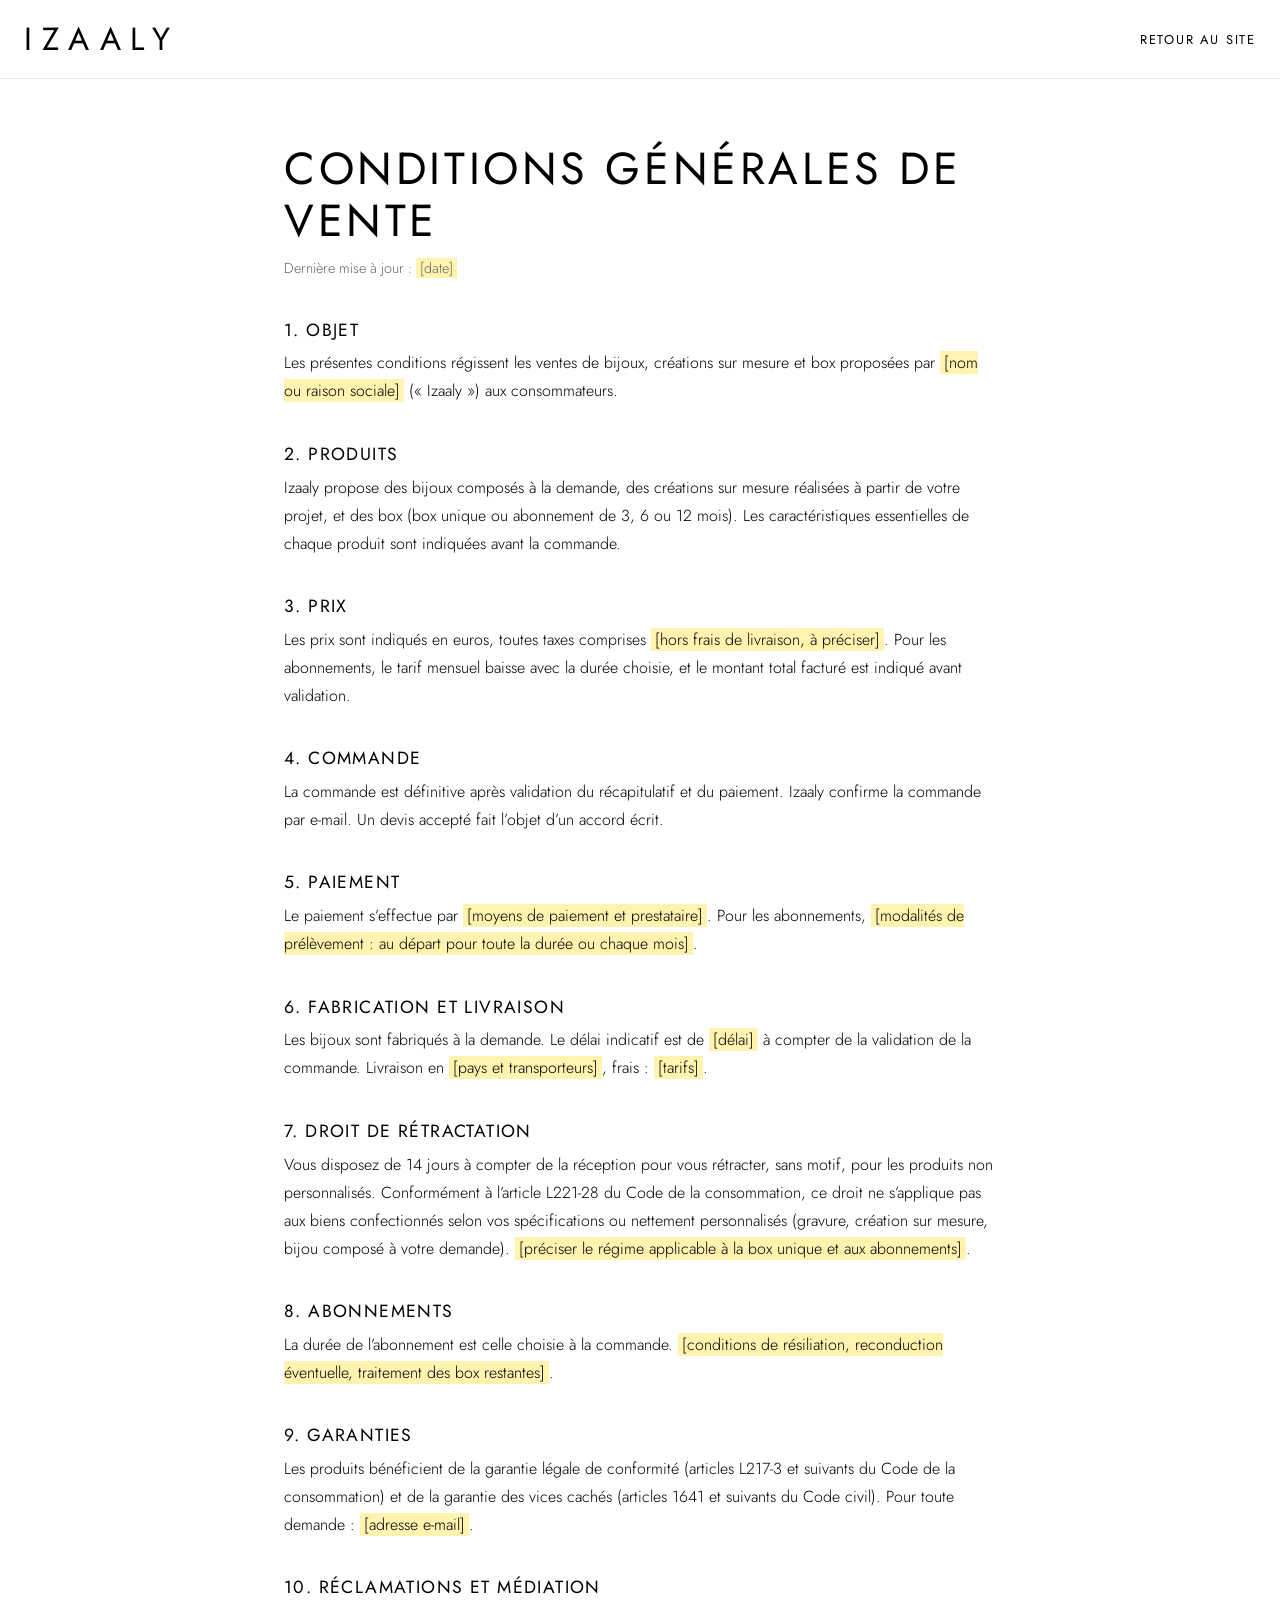
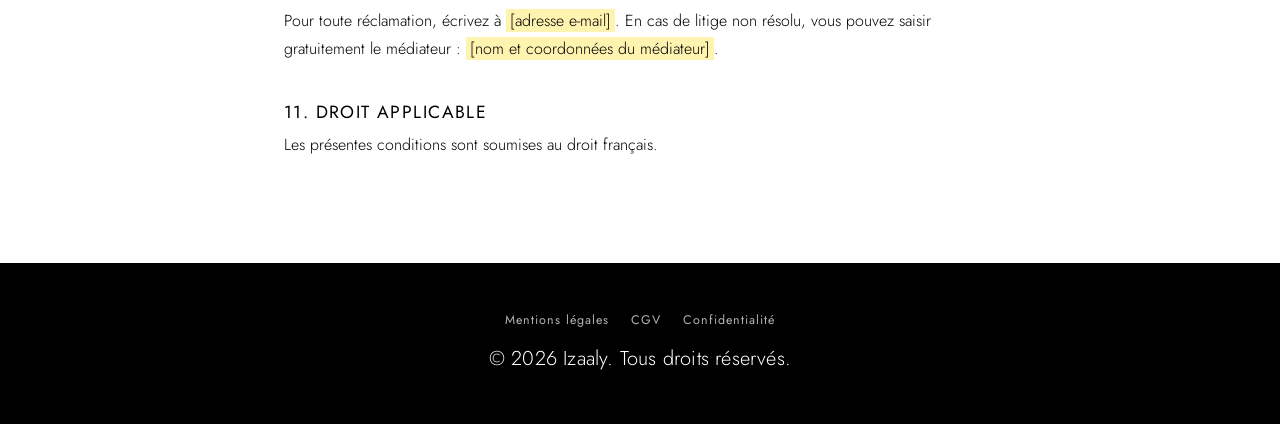
==== cgv.html @ 39d88e3e "Add files via upload" ====
<!DOCTYPE html>
<html lang="fr">

<head>
    <meta charset="UTF-8">
    <meta name="viewport" content="width=device-width, initial-scale=1">
    <title>Conditions générales de vente – Izaaly</title>
    <meta name="description" content="Conditions générales de vente du site Izaaly.">
    <link rel="canonical" href="https://izaaly.com/cgv.html">
    <link href="https://fonts.googleapis.com/css2?family=Jost:wght@300;400;500&display=swap" rel="stylesheet">
    <link rel="stylesheet" href="./assets/css/style.css">
</head>

<body>
    <header class="legal-head"><a class="logo" href="./index.html">IZAALY</a><a href="./index.html">Retour au site</a>
    </header>
    <main class="legal">
        <h1>Conditions générales de vente</h1>
        <p class="maj">Dernière mise à jour : <span class="todo">[date]</span></p>

        <h2>1. Objet</h2>
        <p>Les présentes conditions régissent les ventes de bijoux, créations sur mesure et box proposées par <span
                class="todo">[nom ou raison sociale]</span> (« Izaaly ») aux consommateurs.</p>
        <h2>2. Produits</h2>
        <p>Izaaly propose des bijoux composés à la demande, des créations sur mesure réalisées à partir de votre projet,
            et des box (box unique ou abonnement de 3, 6 ou 12 mois). Les caractéristiques essentielles de chaque
            produit sont indiquées avant la commande.</p>
        <h2>3. Prix</h2>
        <p>Les prix sont indiqués en euros, toutes taxes comprises <span class="todo">[hors frais de livraison, à
                préciser]</span>. Pour les abonnements, le tarif mensuel baisse avec la durée choisie, et le montant
            total facturé est indiqué avant validation.</p>
        <h2>4. Commande</h2>
        <p>La commande est définitive après validation du récapitulatif et du paiement. Izaaly confirme la commande par
            e-mail. Un devis accepté fait l’objet d’un accord écrit.</p>
        <h2>5. Paiement</h2>
        <p>Le paiement s’effectue par <span class="todo">[moyens de paiement et prestataire]</span>. Pour les
            abonnements, <span class="todo">[modalités de prélèvement : au départ pour toute la durée ou chaque
                mois]</span>.</p>
        <h2>6. Fabrication et livraison</h2>
        <p>Les bijoux sont fabriqués à la demande. Le délai indicatif est de <span class="todo">[délai]</span> à compter
            de la validation de la commande. Livraison en <span class="todo">[pays et transporteurs]</span>, frais :
            <span class="todo">[tarifs]</span>.
        </p>
        <h2>7. Droit de rétractation</h2>
        <p>Vous disposez de 14 jours à compter de la réception pour vous rétracter, sans motif, pour les produits non
            personnalisés. Conformément à l’article L221-28 du Code de la consommation, ce droit ne s’applique pas aux
            biens confectionnés selon vos spécifications ou nettement personnalisés (gravure, création sur mesure, bijou
            composé à votre demande). <span class="todo">[préciser le régime applicable à la box unique et aux
                abonnements]</span>.</p>
        <h2>8. Abonnements</h2>
        <p>La durée de l’abonnement est celle choisie à la commande. <span class="todo">[conditions de résiliation,
                reconduction éventuelle, traitement des box restantes]</span>.</p>
        <h2>9. Garanties</h2>
        <p>Les produits bénéficient de la garantie légale de conformité (articles L217-3 et suivants du Code de la
            consommation) et de la garantie des vices cachés (articles 1641 et suivants du Code civil). Pour toute
            demande : <span class="todo">[adresse e-mail]</span>.</p>
        <h2>10. Réclamations et médiation</h2>
        <p>Pour toute réclamation, écrivez à <span class="todo">[adresse e-mail]</span>. En cas de litige non résolu,
            vous pouvez saisir gratuitement le médiateur : <span class="todo">[nom et coordonnées du médiateur]</span>.
        </p>
        <h2>11. Droit applicable</h2>
        <p>Les présentes conditions sont soumises au droit français.</p>
    </main>
    <footer class="footer">
        <nav class="footer-legal">
            <a href="./mentions-legales.html">Mentions légales</a><a href="./cgv.html">CGV</a><a
                href="./confidentialite.html">Confidentialité</a>
        </nav>
        <p class="serif">© 2026 Izaaly. Tous droits réservés.</p>
    </footer>
</body>

</html>
---- assets/css/style.css ----
:root {
  --gold: #b8893b;
  --gold-l: #e2c17a;
  --beige: #ffffff;
  --beige-d: #e6e6e6;
  --black: #000;
  --white: #fff;
  --sans: "Jost", system-ui, sans-serif;
  --serif: "Jost", system-ui, sans-serif;
}
* {
  box-sizing: border-box;
  margin: 0;
  padding: 0;
}
html {
  scroll-behavior: smooth;
}
body {
  background: var(--beige);
  color: var(--black);
  font-family: var(--sans);
  font-weight: 400;
  overflow-x: hidden;
}
a {
  color: inherit;
  text-decoration: none;
}
h1,
h2,
h3 {
  font-weight: 300;
  text-transform: none;
  line-height: 1.1;
  letter-spacing: 0;
}
h1 {
  font-size: clamp(2.8rem, 10vw, 6rem);
}
h2 {
  font-size: clamp(2.2rem, 7vw, 3.8rem);
}
h3 {
  font-size: 1.6rem;
  font-weight: 400;
}
.serif {
  font-family: var(--serif);
  font-size: clamp(1.25rem, 3.6vw, 1.7rem);
  line-height: 1.3;
}
.center {
  text-align: center;
}

/* Bandeau + header */
.topbar {
  position: relative;
  height: 44px;
  overflow: hidden;
  background: var(--black);
  color: #fff;
}
.topbar .msg {
  position: absolute;
  inset: 0;
  display: flex;
  align-items: center;
  justify-content: center;
  padding: 0 1rem;
  text-align: center;
  font-family: "Jost", system-ui, sans-serif;
  font-weight: 700;
  font-size: 0.9rem;
  letter-spacing: 0.08em;
  opacity: 0;
  transform: translateY(100%);
  transition:
    opacity 0.6s,
    transform 0.6s;
}
.topbar .msg.active {
  opacity: 1;
  transform: none;
}
.topbar .msg.leaving {
  opacity: 0;
  transform: translateY(-100%);
}
.header {
  position: sticky;
  top: 0;
  z-index: 50;
  display: flex;
  align-items: center;
  justify-content: space-between;
  padding: 1.1rem 1.4rem;
  background: var(--beige);
  transition:
    padding 0.3s,
    box-shadow 0.3s;
}
.header.small {
  padding: 0.55rem 1.4rem;
  box-shadow: 0 1px 0 var(--beige-d);
}
.logo {
  font-size: 2rem;
  font-weight: 400;
  letter-spacing: 0.3em;
  color: var(--black);
  transition: font-size 0.3s;
}
.header.small .logo {
  font-size: 1.4rem;
}
.burger {
  background: none;
  border: 0;
  cursor: pointer;
  display: grid;
  gap: 6px;
  width: 32px;
}
.burger span {
  height: 3px;
  background: var(--black);
  border-radius: 2px;
  transition: transform 0.3s;
}
.burger:hover span:nth-child(2) {
  transform: translateX(6px);
}
.cart {
  display: flex;
  gap: 0.4rem;
  align-items: center;
  font-size: 1.3rem;
}

/* Boutons */
.btn {
  display: inline-block;
  background: var(--white);
  color: var(--black);
  padding: 1rem 2.6rem;
  border-radius: 999px;
  font-weight: 500;
  letter-spacing: 0.14em;
  text-transform: uppercase;
  font-size: 1rem;
  border: 0;
  cursor: pointer;
  transition:
    background 0.3s,
    color 0.3s,
    transform 0.3s;
}
.btn:hover {
  background: var(--gold);
  color: var(--white);
  transform: translateY(-2px);
}
.btn.small {
  padding: 0.8rem 1.6rem;
  font-size: 0.85rem;
  letter-spacing: 0.08em;
}
:focus-visible {
  outline: 3px solid var(--gold);
  outline-offset: 3px;
}

/* Tuiles plein écran */
.tile {
  position: relative;
  display: block;
  min-height: 80vh;
  overflow: hidden;
  color: var(--white);
}
.tile > .ph {
  position: absolute;
  inset: -8% 0;
  will-change: transform;
}
.tile-text {
  position: absolute;
  left: 0;
  right: 0;
  bottom: 0;
  padding: 2.5rem 1.5rem 3rem;
  display: grid;
  gap: 1.2rem;
  justify-items: center;
  background: linear-gradient(transparent, rgba(0, 0, 0, 0.55));
}
.tile-text.right {
  justify-items: end;
  text-align: right;
  top: auto;
  bottom: 2rem;
}
.tile-text .btn {
  justify-self: center;
}
.hero {
  min-height: 82vh;
}

/* Placeholders (remplacez par background-image:url(...)) */
.ph {
  background: var(--beige-d);
}
.ph-hero {
  background:
    linear-gradient(rgba(0, 0, 0, 0.25), rgba(0, 0, 0, 0.25)),
    url("../img/fond1.jpg") center / cover no-repeat;
}
.ph-gift {
  background:
    linear-gradient(rgba(0, 0, 0, 0.25), rgba(0, 0, 0, 0.25)),
    url("../img/2-.jpg") center / cover no-repeat;
}
.ph-craft {
  background: url("../img/11.jpg") center / cover no-repeat;
}
.ph-s1,
.ph-s2,
.ph-s3,
.ph-s4 {
  aspect-ratio: 3/4;
  width: 100%;
  margin: 1.5rem 0;
  border-radius: 15px;
}
.ph-s1 {
  background: url("../img/3.png");
}
.ph-s2 {
  background: url("../img/4.png");
}
.ph-s3 {
  background: url("../img/5.png");
}
.ph-s4 {
  background: url("./../img/66.png");
}
.ph-m1,
.ph-m2,
.ph-m3,
.ph-m4 {
  aspect-ratio: 5/6;
  position: relative;
  display: flex;
  align-items: flex-end;
  padding: 1.2rem;
  transition: filter 0.4s;
}
.ph-m1 {
  background: url("../img/7.webp") center / cover no-repeat;
}
.ph-m2 {
  background: url("../img/8.webp") center / cover no-repeat;
}
.ph-m3 {
  background: url("../img/9.webp") center / cover no-repeat;
}
.ph-m4 {
  background: url("../img/10.webp") center / cover no-repeat;
}
.ph-c1 {
  background: linear-gradient(160deg, var(--beige-d), var(--gold-l));
}
.ph-c2 {
  background: linear-gradient(160deg, var(--gold-l), var(--gold));
}
.ph-c3 {
  background: linear-gradient(160deg, var(--beige), var(--beige-d));
}
.ph-c4 {
  background: linear-gradient(160deg, var(--gold), #3a2a10);
}
.ph-avatar {
  width: min(62vw, 280px);
  aspect-ratio: 1;
  border-radius: 50%;
  margin: 0 auto 2rem;
}
.a1 {
  background: var(--gold-l);
}
.a2 {
  background: var(--gold);
}
.a3 {
  background: var(--beige-d);
}
.ph-g1,
.ph-g2,
.ph-g3,
.ph-g4 {
  aspect-ratio: 1;
}
.ph-g1 {
  background: var(--gold);
}
.ph-g2 {
  background: var(--beige-d);
}
.ph-g3 {
  background: var(--gold-l);
}
.ph-g4 {
  background: #6b4c17;
}

/* Sections */
.section {
  padding: 5rem 1.5rem;
  display: grid;
  gap: 1.5rem;
}
.section > p.serif {
  max-width: 40ch;
}
.section.center-all,
.center {
  margin-inline: auto;
}
.section > .center {
  max-width: 30ch;
  margin-inline: auto;
}
.dark {
  background: var(--black);
  color: var(--white);
}

/* Étapes : défilement horizontal */
.steps,
.rail {
  display: flex;
  gap: 1.2rem;
  overflow-x: auto;
  scroll-snap-type: x mandatory;
  padding: 1rem 0 1.5rem;
  scrollbar-width: none;
  cursor: grab;
}
.steps::-webkit-scrollbar,
.rail::-webkit-scrollbar {
  display: none;
}
.step {
  flex: 0 0 min(78vw, 360px);
  scroll-snap-align: center;
  background: #fafafa;
  border-radius: 32px;
  padding: 2rem 1.6rem;
  text-align: center;
  border: 1px solid var(--beige-d);
  transition: transform 0.4s;
}
.step:hover {
  transform: translateY(-6px);
}
.step h3 {
  font-weight: 400;
}
.model {
  flex: 0 0 min(72vw, 340px);
  scroll-snap-align: start;
}
.model h3 {
  margin-top: 1rem;
}
.model:hover .ph {
  filter: brightness(1.05) saturate(1.2);
}

/* Catégories */
.cats {
  display: grid;
}
.cat {
  min-height: 70vh;
  color: var(--black);
}
.cat .ph {
  transition: transform 0.8s;
}
.cat:hover .ph {
  transform: scale(1.05);
}
.cat-info {
  position: absolute;
  left: 1.5rem;
  bottom: 2rem;
}
.cat .btn {
  position: absolute;
  right: 1.5rem;
  bottom: 2rem;
}

/* Communauté */
.grid {
  display: grid;
  grid-template-columns: 1fr 1fr;
  gap: 0.8rem;
  max-width: 900px;
  margin: 1.5rem auto 0;
  width: 100%;
}
.press .quote {
  font-style: italic;
}
.footer {
  background: var(--black);
  color: var(--beige);
  text-align: center;
  padding: 3rem 1.5rem;
  display: grid;
  gap: 0.8rem;
}
.footer .logo {
  color: var(--gold-l);
}

/* Animations */
.reveal {
  opacity: 0;
  transform: translateY(24px);
  transition:
    opacity 0.9s,
    transform 0.9s;
}
.reveal.in {
  opacity: 1;
  transform: none;
}

/* Section concept : 4 colonnes alignées, sans bordures */
.concept {
  padding-block: 6rem;
}
.concept .step-img {
  height: clamp(320px, 38vw, 480px);
  width: auto;
  max-width: 100%;
  object-fit: contain;
  display: block;
  margin: 2rem auto;
  border-radius: 30px;
}
.concept .step {
  background: none;
  border: 0;
  border-radius: 0;
  padding: 0;
  color: var(--black);
  text-align: center;
  display: flex;
  flex-direction: column;
  align-items: center;
}
.concept .step:hover {
  transform: none;
}
.concept .step h3 {
  font-size: 1.35rem;
  letter-spacing: 0.06em;
}
.concept .step .ph {
  width: 100%;
  aspect-ratio: 3/4;
  background-color: transparent;
  background-size: contain;
  background-repeat: no-repeat;
  background-position: center;
  margin: 2rem 0;
}
.concept .step p.serif {
  font-size: 1.25rem;
  max-width: 24ch;
  line-height: 1.35;
}
.concept h2 {
  font-weight: 700;
}
/* Typographie : Jost, élégante et ronde */
h1,
h2,
h3,
.logo {
  font-weight: 400;
  text-transform: uppercase;
  letter-spacing: 0.08em;
  line-height: 1.15;
}
h1 {
  font-size: clamp(2.2rem, 8vw, 4.8rem);
}
h2 {
  font-size: clamp(1.7rem, 5vw, 3rem);
}
h3 {
  font-size: 1.2rem;
}
.concept h2 {
  font-weight: 500;
}
.serif {
  font-weight: 300;
  font-size: clamp(1.05rem, 2.4vw, 1.25rem);
  line-height: 1.7;
  letter-spacing: 0.01em;
}
.concept .step p.serif {
  font-size: 1.05rem;
}
.btn {
  font-weight: 500;
  letter-spacing: 0.16em;
}
.logo {
  letter-spacing: 0.3em;
}

/* Section "À vous de jouer" : plus proche de la section du dessus + titre en gras */
.concept {
  padding-bottom: 3rem;
}
.models {
  padding-top: 1.5rem;
}
.models h2 {
  font-weight: 700;
}

/* Rapprocher "À vous de jouer" de la section du dessus */
.section.concept {
  padding-bottom: 0;
}
.section.concept .steps {
  padding-bottom: 0;
}
.section.models {
  padding-top: 4rem;
}

/* Catégories : photo + photo au survol */
.cat-media {
  overflow: hidden;
  background: var(--beige-d);
}
.cat-media img {
  position: absolute;
  inset: 0;
  width: 100%;
  height: 100%;
  object-fit: cover;
  transition:
    opacity 0.7s ease,
    transform 1.2s cubic-bezier(0.2, 0.7, 0.2, 1);
}
.cat-media .img-hover {
  opacity: 0;
  transform: scale(1.08);
}

/* ===== SECTION OFFRES (cartes visuelles) ===== */
.offers {
  gap: 1.2rem;
  padding: 5rem 1.5rem;
}
.offers-grid {
  display: grid;
  grid-template-columns: 1fr;
  gap: 1.2rem;
  max-width: 1300px;
  margin: 2rem auto 0;
  width: 100%;
}
.offer-card {
  position: relative;
  display: block;
  min-height: 520px;
  overflow: hidden;
  border-radius: 20px;
  color: #fff;
  background: linear-gradient(160deg, var(--gold-l), var(--gold));
}
.offer-card img {
  position: absolute;
  inset: 0;
  width: 100%;
  height: 100%;
  object-fit: cover;
  transition: transform 1s cubic-bezier(0.2, 0.7, 0.2, 1);
}
.offer-card:hover img {
  transform: scale(1.06);
}
.offer-card::after {
  content: "";
  position: absolute;
  inset: 0;
  background: linear-gradient(transparent 30%, rgba(0, 0, 0, 0.75));
}
.offer-body {
  position: absolute;
  left: 0;
  right: 0;
  bottom: 0;
  z-index: 1;
  display: grid;
  gap: 0.7rem;
  justify-items: start;
  padding: 1.8rem;
}
.offer-tag {
  position: absolute;
  top: -440px;
  left: 1.8rem;
  background: rgba(255, 255, 255, 0.92);
  color: #000;
  padding: 0.5rem 1rem;
  border-radius: 999px;
  font-size: 0.8rem;
  font-weight: 500;
  letter-spacing: 0.06em;
}
.offer-num {
  color: var(--gold-l);
  letter-spacing: 0.3em;
  font-size: 0.9rem;
}
.offer-card h3 {
  color: #fff;
  font-size: 1.6rem;
  font-weight: 500;
}
.offer-card .serif {
  color: rgba(255, 255, 255, 0.9);
  font-size: 1.05rem;
}
.offer-card .btn {
  margin-top: 0.6rem;
  padding: 0.9rem 1.8rem;
  font-size: 0.85rem;
}
.offer-card:hover .btn {
  background: var(--gold);
  color: #fff;
}

@media (min-width: 900px) {
  .offers {
    padding: 7rem 8%;
  }
  .offers-grid {
    grid-template-columns: repeat(3, 1fr);
    gap: 1.5rem;
  }
  .offer-card {
    min-height: 620px;
  }
  .offer-tag {
    top: -540px;
  }
}

/* Survol (souris) + navigation clavier */
@media (hover: hover) {
  .cat:hover .img-main,
  .cat:focus-visible .img-main {
    opacity: 0;
    transform: scale(1.04);
  }
  .cat:hover .img-hover,
  .cat:focus-visible .img-hover {
    opacity: 1;
    transform: scale(1);
  }
}

/* Texte lisible sur photo */
.cat {
  color: var(--white);
}
.cat::after {
  content: "";
  position: absolute;
  inset: 0;
  background: linear-gradient(transparent 50%, rgba(0, 0, 0, 0.5));
  pointer-events: none;
}
.cat-info,
.cat .btn {
  z-index: 1;
}

/* ===== SECTION SUR MESURE ===== */
.container_bespoke {
  background: #000;
  color: #fff;
}
.bespoke {
  display: grid;
  grid-template-columns: 1fr;
  justify-items: center;
  align-items: center;
  gap: 2.5rem;
  max-width: 1100px;
  margin: 0 auto;
  padding: 5rem 1.5rem;
}
.bespoke-art {
  width: 100%;
  max-width: 340px;
}
.bespoke-art svg {
  display: block;
  width: 100%;
  height: auto;
}
.bespoke-text {
  display: grid;
  gap: 1.3rem;
  justify-items: center;
  text-align: center;
  max-width: 520px;
}
.bespoke-text h2,
.bespoke-text p {
  color: #fff;
}
.bespoke-text .eyebrow {
  color: var(--gold-l);
  font-size: 0.85rem;
  letter-spacing: 0.3em;
  text-transform: uppercase;
}
.bespoke-line {
  display: block;
  width: 60px;
  height: 1px;
  background: var(--gold-l);
}
.bespoke-text .btn {
  justify-self: center;
  margin-top: 0.5rem;
}

/* Ordinateur : SVG à gauche, texte juste à côté */
@media (min-width: 900px) {
  .bespoke {
    grid-template-columns: minmax(0, 400px) minmax(0, 520px);
    justify-content: center;
    gap: 4.5rem;
    padding: 7rem 8%;
  }
  .bespoke-art {
    max-width: 400px;
  }
  .bespoke-text {
    justify-items: start;
    text-align: left;
  }
  .bespoke-text .btn {
    justify-self: start;
  }
}

/* Animation du SVG */
.bespoke-art circle,
.bespoke-art path {
  fill: none;
  stroke: #fff;
  stroke-width: 1;
  stroke-dasharray: 1;
  stroke-dashoffset: 1;
}
.bespoke-art.in circle,
.bespoke-art.in path {
  animation: draw 2.6s cubic-bezier(0.4, 0, 0.2, 1) forwards;
}
.bespoke-art.in circle:nth-child(2) {
  animation-delay: 0.3s;
}
.bespoke-art circle.dots {
  stroke-width: 3;
  stroke-linecap: round;
  stroke-dasharray: 0.5 14;
  stroke-dashoffset: 0;
  opacity: 0.7;
  transform-box: fill-box;
  transform-origin: center;
  animation: spin 80s linear infinite;
}
.bespoke-art.in circle.dots {
  animation: spin 80s linear infinite;
}
.bespoke-art path.logo-mark {
  fill: #fff;
  fill-opacity: 0;
  stroke: #fff;
  stroke-width: 25;
  stroke-dasharray: 1;
  stroke-dashoffset: 1;
}
.bespoke-art.in path.logo-mark {
  animation:
    draw 3.2s 0.6s cubic-bezier(0.4, 0, 0.2, 1) forwards,
    fillin 1.4s 2.6s ease forwards;
}
@keyframes draw {
  to {
    stroke-dashoffset: 0;
  }
}
@keyframes spin {
  to {
    transform: rotate(360deg);
  }
}
@keyframes fillin {
  to {
    fill-opacity: 1;
  }
}

/* Dégradé jusqu'en bas de la photo */
.tile-text.right {
  bottom: 0;
  padding-bottom: 3rem;
}

@media (min-width: 900px) {
  .section.models {
    padding-top: 5rem;
  }
}

@media (min-width: 900px) {
  .concept {
    padding-bottom: 4rem;
  }
  .models {
    padding-top: 2rem;
  }
}
/* Ordinateur : les 4 étapes côte à côte, sans défilement */
@media (min-width: 900px) {
  .concept .steps {
    display: grid;
    grid-template-columns: repeat(4, 1fr);
    gap: 3rem;
    overflow: visible;
    cursor: default;
    max-width: 1300px;
    margin: 3rem auto 0;
  }
}

@keyframes fade {
  from {
    opacity: 0;
  }
  to {
    opacity: 1;
  }
}

@media (min-width: 900px) {
  .cats {
    grid-template-columns: 1fr 1fr;
  }
  .cat {
    min-height: 85vh;
  }
  .tile-text {
    padding: 4rem 10%;
  }
  .section {
    padding: 7rem 8%;
  }
  .steps .step,
  .model {
    flex-basis: 340px;
  }
  .grid {
    grid-template-columns: repeat(4, 1fr);
    max-width: 1200px;
  }
}
@media (prefers-reduced-motion: reduce) {
  * {
    animation: none !important;
    transition: none !important;
  }
  .reveal {
    opacity: 1;
    transform: none;
  }
}

/* ===== SECTION BOX : minimaliste noir et blanc ===== */
.boxes {
  background: #fff;
  color: #000;
  padding: 5rem 1.5rem;
  justify-items: center;
  text-align: center;
  gap: 1.4rem;
}
.boxes-head {
  display: grid;
  gap: 1.1rem;
  justify-items: center;
  max-width: 640px;
}
.boxes .eyebrow {
  font-size: 0.85rem;
  letter-spacing: 0.3em;
  text-transform: uppercase;
}
.boxes h2 {
  font-size: clamp(2rem, 6vw, 3.4rem);
  font-weight: 500;
}
.boxes .serif {
  color: #444;
}
.box-note {
  font-size: 0.9rem;
  color: #666;
}

/* Durée */
.duration {
  display: inline-flex;
  border: 1px solid #000;
  margin-top: 0.8rem;
}
.duration button {
  font: inherit;
  font-weight: 500;
  letter-spacing: 0.06em;
  background: #fff;
  color: #000;
  border: 0;
  border-radius: 0;
  padding: 0.85rem 1.3rem;
  cursor: pointer;
  transition:
    background 0.3s,
    color 0.3s;
}
.duration button + button {
  border-left: 1px solid #000;
}
.duration button[aria-pressed="true"] {
  background: #000;
  color: #fff;
}

/* Cartes */
.box-grid {
  display: grid;
  gap: 1.5rem;
  width: 100%;
  max-width: 1200px;
  margin-top: 2rem;
}
.box-card {
  position: relative;
  display: flex;
  flex-direction: column;
  border: 1px solid #000;
  border-radius: 0;
  background: #fff;
  text-align: left;
}
.box-photo {
  position: relative;
  aspect-ratio: 4/5;
  overflow: hidden;
  background: #ececec;
}
.box-photo img {
  position: absolute;
  inset: 0;
  width: 100%;
  height: 100%;
  object-fit: cover;
  transition: transform 1s cubic-bezier(0.2, 0.7, 0.2, 1);
}
.box-card:hover .box-photo img {
  transform: scale(1.04);
}
.box-body {
  display: grid;
  gap: 0.9rem;
  padding: 1.8rem;
  flex: 1;
  align-content: start;
}
.box-card h3 {
  font-size: 1.3rem;
  font-weight: 500;
}
.price {
  font-size: 2.4rem;
  font-weight: 300;
  line-height: 1;
}
.price small {
  font-size: 0.95rem;
  letter-spacing: 0.06em;
}
.billed {
  font-size: 0.9rem;
  color: #666;
  min-height: 1.2em;
}
.box-card ul {
  list-style: none;
  margin: 0.6rem 0 1.2rem;
  padding: 0;
}
.box-card li {
  padding: 0.8rem 0;
  border-top: 1px solid rgba(0, 0, 0, 0.15);
  font-weight: 300;
  line-height: 1.5;
}
.box-card .btn {
  justify-self: start;
  margin-top: auto;
  background: #000;
  color: #fff;
  border: 1px solid #000;
  border-radius: 0;
  padding: 0.95rem 2.2rem;
  font-size: 0.85rem;
}
.box-card .btn:hover {
  background: #fff;
  color: #000;
  transform: none;
}

/* Formule recommandée : en noir */
.box-card.featured {
  background: #000;
  color: #fff;
}
.box-card.featured .billed {
  color: rgba(255, 255, 255, 0.7);
}
.box-card.featured li {
  border-top-color: rgba(255, 255, 255, 0.25);
}
.box-card.featured .btn {
  background: #fff;
  color: #000;
  border-color: #fff;
}
.box-card.featured .btn:hover {
  background: #000;
  color: #fff;
}
.badge {
  position: absolute;
  top: 0;
  left: 0;
  z-index: 2;
  background: #fff;
  color: #000;
  padding: 0.6rem 1rem;
  font-size: 0.75rem;
  font-weight: 500;
  letter-spacing: 0.14em;
  text-transform: uppercase;
  border: 1px solid #000;
  border-width: 0 1px 1px 0;
}

/* Comment ça fonctionne */
.how {
  margin-top: 4rem;
  display: grid;
  gap: 2.5rem;
  justify-items: center;
  width: 100%;
  max-width: 1200px;
}
.how h3 {
  font-size: 1.3rem;
}
.how-steps {
  display: grid;
  gap: 0;
  width: 100%;
  list-style: none;
  padding: 0;
  text-align: left;
}
.how-steps li {
  display: grid;
  gap: 0.6rem;
  padding: 1.5rem 0;
  border-top: 1px solid #000;
  font-weight: 300;
  font-size: 1.1rem;
}
.how-steps span {
  font-weight: 500;
  letter-spacing: 0.2em;
  font-size: 0.9rem;
}

@media (min-width: 900px) {
  .boxes {
    padding: 7rem 8%;
  }
  .box-grid {
    grid-template-columns: repeat(3, 1fr);
    gap: 2rem;
  }
  .how-steps {
    grid-template-columns: repeat(4, 1fr);
    gap: 2rem;
  }
}

/* ===== Animation des 4 étapes au scroll ===== */
.how-steps li {
  position: relative;
  border-top: 0;
}
.how-steps li:nth-child(1) {
  --d: 0s;
}
.how-steps li:nth-child(2) {
  --d: 0.15s;
}
.how-steps li:nth-child(3) {
  --d: 0.3s;
}
.how-steps li:nth-child(4) {
  --d: 0.45s;
}

/* 1. Le filet noir se dessine de gauche à droite */
.how-steps li::before {
  content: "";
  position: absolute;
  top: 0;
  left: 0;
  width: 100%;
  height: 1px;
  background: #000;
  transform: scaleX(0);
  transform-origin: left;
  transition: transform 1.1s cubic-bezier(0.2, 0.7, 0.2, 1);
  transition-delay: var(--d);
}
.how-steps li.in::before {
  transform: scaleX(1);
}

/* 2. Le numéro se resserre en apparaissant */
.how-steps span {
  display: inline-block;
  opacity: 0;
  letter-spacing: 0.7em;
  transform: translateY(14px);
  transition:
    opacity 0.8s ease,
    letter-spacing 1s cubic-bezier(0.2, 0.7, 0.2, 1),
    transform 0.8s cubic-bezier(0.2, 0.7, 0.2, 1);
  transition-delay: calc(var(--d) + 0.3s);
}
.how-steps li.in span {
  opacity: 1;
  letter-spacing: 0.2em;
  transform: none;
}

/* Survol : le filet s'épaissit */
.how-steps li::after {
  content: "";
  position: absolute;
  top: 0;
  left: 0;
  width: 100%;
  height: 3px;
  background: #000;
  transform: scaleX(0);
  transform-origin: left;
  transition: transform 0.5s cubic-bezier(0.2, 0.7, 0.2, 1);
}
.how-steps li:hover::after {
  transform: scaleX(1);
}

@media (prefers-reduced-motion: reduce) {
  .how-steps li::before {
    transform: scaleX(1);
  }
  .how-steps span {
    opacity: 1;
    letter-spacing: 0.2em;
    transform: none;
  }
}

/* ===== SECTION HISTOIRE : feuille manuscrite ===== */
.story {
  position: relative;
  display: grid;
  place-items: center;
  padding: 4rem 1.2rem;
  background: #111 url("../img/histoire.png") center / cover no-repeat;
}
.story::before {
  content: "";
  position: absolute;
  inset: 0;
  background: rgba(0, 0, 0, 0.45);
}
.sheet {
  position: relative;
  z-index: 1;
  width: min(100%, 660px);
  padding: 3rem 1.8rem 3.4rem;
  background: #fff;
  color: #000;
  box-shadow: 0 30px 60px rgba(0, 0, 0, 0.55);
  transform: rotate(-1deg);
  display: grid;
  gap: 1.4rem;
}
.sheet h2 {
  font-size: clamp(1.7rem, 5vw, 2.6rem);
  line-height: 1.15;
}
.sheet p {
  font-family: var(--serif);
  font-weight: 300;
  font-size: clamp(1.05rem, 2.4vw, 1.2rem);
  line-height: 1.7;
  letter-spacing: 0.01em;
}
.sheet .lead {
  font-size: clamp(1.3rem, 3.2vw, 1.6rem);
  font-weight: 500;
}
.sheet .closing {
  font-size: clamp(1.3rem, 3.2vw, 1.6rem);
  font-weight: 500;
  margin-top: 0.6rem;
}

/* Trait sous la dernière phrase */
.sheet .rule {
  display: block;
  width: 55%;
  height: 2px;
  background: #1b1b1b;
  transform: scaleX(0);
  transform-origin: left;
  transition: transform 1s ease var(--end, 0ms);
}
.sheet.writing .rule {
  transform: scaleX(1);
}

/* Écriture lettre par lettre */
.sheet .w {
  display: inline-block;
  white-space: nowrap;
}
.sheet .ch {
  opacity: 0;
  filter: blur(3px);
  transition:
    opacity 0.35s ease,
    filter 0.5s ease;
}
.sheet.writing .ch {
  opacity: 1;
  filter: none;
}

@media (min-width: 900px) {
  .story {
    padding: 8rem 8%;
  }
  .sheet {
    padding: 4.5rem 5rem 5rem;
    transform: rotate(-1.2deg);
  }
}
@media (prefers-reduced-motion: reduce) {
  .sheet .ch {
    opacity: 1;
    filter: none;
    transition: none;
  }
  .sheet .rule {
    transform: scaleX(1);
    transition: none;
  }
}

/* ===== Tampon IZAALY ===== */
.sheet .stamp {
  justify-self: end;
  width: 96px;
  height: 96px;
  margin-top: 1.2rem;
  opacity: 0;
  mix-blend-mode: multiply;
  transform-origin: center;
}
.sheet.writing .stamp {
  animation: stamp 0.7s cubic-bezier(0.2, 0.8, 0.3, 1) both;
  animation-delay: calc(var(--end, 0ms) + 1000ms);
}
@keyframes stamp {
  0% {
    opacity: 0;
    transform: scale(2.6) rotate(-22deg);
    filter: blur(8px);
  }
  55% {
    opacity: 1;
    transform: scale(0.9) rotate(-8deg);
    filter: blur(0);
  }
  75% {
    opacity: 0.95;
    transform: scale(1.05) rotate(-8deg);
  }
  100% {
    opacity: 0.9;
    transform: scale(1) rotate(-8deg);
  }
}

@media (min-width: 900px) {
  .sheet .stamp {
    width: 120px;
    height: 120px;
  }
}
@media (prefers-reduced-motion: reduce) {
  .sheet .stamp {
    opacity: 0.9;
    transform: rotate(-8deg);
    animation: none !important;
  }
}

/* ===== Section "Fabriqué à la demande" : voile noir d'angle ===== */
.tile-right::after {
  content: "";
  position: absolute;
  inset: 0;
  z-index: 1;
  pointer-events: none;
  background: radial-gradient(
    circle at 100% 100%,
    rgba(0, 0, 0, 0.92) 0%,
    rgba(0, 0, 0, 0.78) 30%,
    rgba(0, 0, 0, 0.4) 55%,
    transparent 78%
  );
  transform: scale(0);
  transform-origin: 100% 100%;
  opacity: 0;
  transition:
    transform 1.5s cubic-bezier(0.2, 0.7, 0.2, 1),
    opacity 1.2s ease;
}
.tile-right.in::after {
  transform: scale(1);
  opacity: 1;
}

/* Le texte passe au-dessus du voile (l'ancien dégradé du bas est retiré) */
.tile-right .tile-text {
  z-index: 2;
  background: none;
}

/* Apparition des textes, l'un après l'autre */
.tile-right .tile-text > * {
  opacity: 0;
  transform: translateY(20px);
  transition:
    opacity 0.9s ease,
    transform 0.9s cubic-bezier(0.2, 0.7, 0.2, 1);
}
.tile-right.in .tile-text > * {
  opacity: 1;
  transform: none;
}
.tile-right.in .tile-text > *:nth-child(1) {
  transition-delay: 0.6s;
}
.tile-right.in .tile-text > *:nth-child(2) {
  transition-delay: 0.8s;
}
.tile-right.in .tile-text > *:nth-child(3) {
  transition-delay: 1.05s;
}
.tile-right.in .tile-text > *:nth-child(4) {
  transition-delay: 1.25s;
}

@media (prefers-reduced-motion: reduce) {
  .tile-right::after {
    transform: none;
    opacity: 1;
  }
  .tile-right .tile-text > * {
    opacity: 1;
    transform: none;
  }
}

/* Pourcentage mis en avant */
.duration .promo {
  display: inline-block;
  margin-left: 0.5rem;
  padding: 0.2rem 0.55rem;
  background: #000;
  color: #fff;
  font-size: 0.8rem;
  font-weight: 600;
  letter-spacing: 0.04em;
  transition:
    background 0.3s,
    color 0.3s;
}
/* Bouton sélectionné (fond noir) : l'étiquette s'inverse en blanc */
.duration button[aria-pressed="true"] .promo {
  background: #fff;
  color: #000;
}
/* ===== MENU MOBILE ===== */
.menu{
  position:fixed;inset:0;z-index:45;
  display:flex;align-items:center;justify-content:center;
  padding:6rem 2rem 3rem;
  background:#000 url("../img/IMG_0389.jpeg") center / cover no-repeat;
  opacity:0;visibility:hidden;
  transition:opacity .5s ease, visibility 0s linear .5s;
}
.menu::before{content:"";position:absolute;inset:0;background:rgba(0,0,0,.90) !important;}
.menu ul{position:relative;list-style:none;display:grid;gap:1.8rem;text-align:center}
.menu a{
  position:relative;display:inline-block;color:#fff;
  font-size:clamp(1.7rem,7.5vw,2.4rem);font-weight:300;
  text-transform:uppercase;letter-spacing:.16em;
  opacity:0;translate:0 20px;
  transition:opacity .6s ease, translate .6s cubic-bezier(.2,.7,.2,1);
}
.menu a::after{
  content:"";position:absolute;left:0;bottom:-.3rem;width:100%;height:1px;
  background:#fff;transform:scaleX(0);transform-origin:left;transition:transform .4s ease;
}
.menu a:hover::after{transform:scaleX(1)}
.menu li:nth-child(1) a{--i:0}.menu li:nth-child(2) a{--i:1}.menu li:nth-child(3) a{--i:2}
.menu li:nth-child(4) a{--i:3}.menu li:nth-child(5) a{--i:4}

body.menu-open{overflow:hidden}
body.menu-open .menu{opacity:1;visibility:visible;transition:opacity .5s ease, visibility 0s}
body.menu-open .menu a{opacity:1;translate:none;transition-delay:calc(.12s * var(--i) + .2s)}

/* Header par-dessus le menu : blanc sur l'image, burger qui devient une croix */
.header{transition:padding .3s, box-shadow .3s, background .4s}
body.menu-open .header{background:transparent;box-shadow:none}
body.menu-open .header .logo,
body.menu-open .header .cart{color:#fff}
.burger span{transition:transform .35s, opacity .25s, background .3s}
body.menu-open .burger span{background:#fff}
body.menu-open .burger span:nth-child(1){transform:translateY(9px) rotate(45deg)}
body.menu-open .burger span:nth-child(2){opacity:0}
body.menu-open .burger span:nth-child(3){transform:translateY(-9px) rotate(-45deg)}

/* ===== ANIMATION D'ARRIVÉE ===== */
@keyframes heroIn{from{opacity:0;scale:1.18}to{opacity:1;scale:1}}
@keyframes rise{from{opacity:0;translate:0 28px}to{opacity:1;translate:0 0}}
@keyframes dropIn{from{opacity:0;translate:0 -16px}to{opacity:1;translate:0 0}}
@keyframes logoIn{from{opacity:0;letter-spacing:.6em}to{opacity:1;letter-spacing:.3em}}

.topbar{animation:dropIn .8s ease backwards}
.header .logo{animation:logoIn 1.6s cubic-bezier(.2,.7,.2,1) .2s backwards}
.hero .ph-hero{animation:heroIn 2.4s cubic-bezier(.2,.7,.2,1) backwards}
.hero .tile-text>*{animation:rise 1.1s cubic-bezier(.2,.7,.2,1) backwards}
.hero .tile-text>*:nth-child(1){animation-delay:.7s}
.hero .tile-text>*:nth-child(2){animation-delay:1s}
.hero .tile-text>*:nth-child(3){animation-delay:1.25s}

/* ===== CONTACT / DEVIS ===== */
.contact{
  background:#fff;
  padding:5rem 1.5rem;
  gap:3rem;
  scroll-margin-top:70px;
}
.contact-intro{display:grid;gap:1.1rem;align-content:start;max-width:480px}
.contact .eyebrow{font-size:.85rem;letter-spacing:.3em;text-transform:uppercase}
.contact h2{font-size:clamp(2rem,6vw,3.4rem);font-weight:500}
.contact .serif{color:#444}

.contact-form{display:grid;gap:1.6rem;max-width:620px;width:100%}
.contact-form .row{display:grid;gap:1.6rem}

/* Champs : simple ligne, étiquette flottante */
.field{position:relative;padding-top:1.3rem}
.field input,.field select,.field textarea{
  width:100%;
  font:inherit;font-weight:300;font-size:1.1rem;
  color:#000;background:none;
  border:0;border-bottom:1px solid rgba(0,0,0,.35);border-radius:0;
  padding:.8rem 0;outline:none;
  appearance:none;-webkit-appearance:none;
  transition:border-color .3s;
}
.field textarea{resize:none;min-height:130px}
.field label{
  position:absolute;left:0;top:2.2rem;
  font-weight:300;color:#666;pointer-events:none;
  transition:top .35s cubic-bezier(.2,.7,.2,1),font-size .35s,letter-spacing .35s,color .3s;
}
.field input:focus+label,
.field input:not(:placeholder-shown)+label,
.field textarea:focus+label,
.field textarea:not(:placeholder-shown)+label,
.field select:focus+label,
.field select:valid+label{
  top:0;font-size:.72rem;letter-spacing:.2em;text-transform:uppercase;color:#000;
}
/* Trait noir qui se dessine au clic */
.field::after{
  content:"";position:absolute;left:0;bottom:0;width:100%;height:2px;
  background:#000;transform:scaleX(0);transform-origin:left;
  transition:transform .6s cubic-bezier(.2,.7,.2,1);
}
.field:focus-within::after{transform:scaleX(1)}

/* Apparition des champs, l'un après l'autre */
.contact-form .row .field:nth-child(2){transition-delay:.12s}
.contact-form>.field:nth-of-type(2){transition-delay:.2s}
.contact-form>.field:nth-of-type(3){transition-delay:.3s}
.contact-form>.btn{transition-delay:.4s}

/* Bouton : le blanc balaie le noir au survol */
.contact-form .btn{
  justify-self:start;
  background:linear-gradient(#fff,#fff) no-repeat left center / 0% 100% #000;
  color:#fff;
  border:1px solid #000;border-radius:0;
  padding:1rem 2.6rem;font-size:.85rem;
  transition:background-size .5s cubic-bezier(.2,.7,.2,1),color .4s,opacity .3s,transform .9s;
}
.contact-form .btn:hover{background-size:100% 100%;color:#000;transform:none}
.contact-form .btn:disabled{opacity:.5;cursor:default}

.form-status{min-height:1.5em;font-weight:300;opacity:0;transform:translateY(8px);transition:opacity .6s,transform .6s}
.form-status.ok,.form-status.err{opacity:1;transform:none}
.form-status.err{color:#b00020}

@media(min-width:900px){
  .contact{
    padding:7rem 8%;
    grid-template-columns:1fr 1.2fr;
    gap:6rem;
    max-width:1400px;margin:0 auto;
  }
  .contact-form .row{grid-template-columns:1fr 1fr}
}
@media (prefers-reduced-motion:reduce){
  .field::after{transition:none}
}

/* ===== AVIS CLIENTES : carrousel ===== */
.voices{background:#fff;padding:5rem 0 4rem;gap:2.5rem;overflow:hidden}
.voices-head{display:grid;gap:1rem;justify-items:center;text-align:center;padding:0 1.5rem}
.voices .eyebrow{font-size:.85rem;letter-spacing:.3em;text-transform:uppercase}
.voices h2{font-size:clamp(2rem,6vw,3.4rem);font-weight:500}
.voices .serif{color:#444}

.voices-track{
  display:flex;align-items:flex-start;gap:1.2rem;
  overflow-x:auto;scrollbar-width:none;
  padding:0 1.5rem 3.5rem;
  cursor:grab;user-select:none;-webkit-user-select:none;
}
.voices-track::-webkit-scrollbar{display:none}
.voices-track.drag{cursor:grabbing}

.vcard{flex:0 0 min(72vw,300px);display:grid;gap:1.1rem;align-content:start}
.vcard:nth-child(even){margin-top:3rem}
.vphoto{position:relative;aspect-ratio:4/5;overflow:hidden;background:#ececec}
.vphoto img{
  position:absolute;inset:0;width:100%;height:100%;object-fit:cover;
  -webkit-user-drag:none;pointer-events:none;
  transition:filter .7s ease,transform 1.2s cubic-bezier(.2,.7,.2,1);
}
@media(hover:hover){
  .vphoto img{filter:grayscale(1)}
  .vcard:hover .vphoto img{filter:none;transform:scale(1.05)}
}
.vcard blockquote{font-weight:300;font-size:1.1rem;line-height:1.6}
.vname{font-size:.8rem;font-weight:500;letter-spacing:.18em;text-transform:uppercase}
.vname span{display:block;margin-top:.3rem;font-weight:300;letter-spacing:.06em;text-transform:none;color:#666;font-size:.9rem}

/* Commandes */
.voices-ctrl{display:flex;align-items:center;gap:1.2rem;padding:0 1.5rem}
.vbar{flex:1;height:1px;background:rgba(0,0,0,.2);overflow:hidden}
.vbar span{display:block;height:100%;background:#000;transform:scaleX(0);transform-origin:left}
.vbtn{
  font:inherit;font-size:.78rem;font-weight:500;letter-spacing:.14em;text-transform:uppercase;
  background:#fff;color:#000;border:1px solid #000;border-radius:0;
  padding:.75rem 1.2rem;cursor:pointer;transition:background .3s,color .3s;
}
.vbtn:hover{background:#000;color:#fff}

@media(min-width:900px){
  .voices{padding:7rem 0 5rem}
  .voices-track{padding:0 8% 4rem;gap:1.6rem}
  .vcard{flex-basis:340px}
  .voices-ctrl{padding:0 8%;max-width:1400px;margin:0 auto;width:100%}
}

/* ===== NAVBAR ORDINATEUR ===== */
.nav-left,.nav-right{display:none}

@media(min-width:900px){
  .burger,.menu{display:none}

  .header{justify-content:space-between;padding:1.3rem 3rem}
  .header.small{padding:.7rem 3rem}

  .nav-left,.nav-right{display:flex;flex:1;gap:2.2rem;align-items:center}
  .nav-right{justify-content:flex-end}

  .nav-left a,.nav-right a{
    position:relative;
    padding-bottom:.35rem;
    font-size:.82rem;
    font-weight:400;
    letter-spacing:.18em;
    text-transform:uppercase;
    white-space:nowrap;
  }
  /* Trait noir qui se dessine au survol */
  .nav-left a::after,.nav-right a::after{
    content:"";position:absolute;left:0;bottom:0;width:100%;height:1px;
    background:#000;transform:scaleX(0);transform-origin:left;
    transition:transform .45s cubic-bezier(.2,.7,.2,1);
  }
  .nav-left a:hover::after,.nav-right a:hover::after{transform:scaleX(1)}

  /* Panier collé au bord droit, sans décaler le logo */
  .cart{
    display:flex !important;
    position:absolute;
    right:3rem;top:50%;
    translate:0 -50%;
  }
}

/* ===== HERO ORDINATEUR : photo pleine largeur, remontée ===== */
@media(min-width:900px){
  .hero.tile{min-height:calc(100svh - 142px)}

  .hero.tile > .ph-hero{
    background-position:center top, center 18%;
  }
}

/* ===== RÉSEAUX ===== */

/* Colonne verticale, ordinateur uniquement */
.social-rail{display:none}
@media(min-width:900px){
  .social-rail{
    position:fixed;left:1.2rem;top:50%;z-index:40;
    display:flex;align-items:center;gap:1.8rem;
    writing-mode:vertical-rl;
    transform:translateY(-50%) rotate(180deg);
    mix-blend-mode:difference;   /* blanc sur fond sombre, noir sur fond clair */
    color:#fff;
  }
  .social-rail::after{content:"";width:1px;height:70px;background:#fff}
  .social-rail a{
    font-size:.72rem;font-weight:500;
    letter-spacing:.28em;text-transform:uppercase;
    transition:letter-spacing .4s cubic-bezier(.2,.7,.2,1);
  }
  .social-rail a:hover{letter-spacing:.5em}
}

/* Menu mobile */
.menu-social{
  position:absolute;left:0;right:0;bottom:2.4rem;
  display:flex;justify-content:center;gap:1.8rem;
}
.menu .menu-social a{--i:5;font-size:.8rem;letter-spacing:.22em}

/* Bandeau défilant */
.marquee{background:#000;color:#fff;overflow:hidden;padding:2.2rem 0}
.marquee-track{display:flex;width:max-content;animation:mq 34s linear infinite}
.marquee:hover .marquee-track{animation-play-state:paused}
.mq-group{display:flex;align-items:center;gap:2.5rem;padding-right:2.5rem}
.mq-group a,.mq-group span{
  font-size:clamp(1.8rem,5vw,4rem);font-weight:300;
  text-transform:uppercase;letter-spacing:.1em;white-space:nowrap;
}
.mq-group a{opacity:.55;transition:opacity .4s}
.mq-group a:hover{opacity:1}
.sep{display:block;width:60px;height:1px;background:#fff;opacity:.5;flex:none}
@keyframes mq{to{transform:translateX(-50%)}}

/* Pied de page */
.footer-social{display:flex;justify-content:center;flex-wrap:wrap;gap:2rem;margin:.4rem 0}
.footer-social a{
  position:relative;color:#fff;padding-bottom:.3rem;
  font-size:.8rem;font-weight:400;letter-spacing:.22em;text-transform:uppercase;
}
.footer-social a::after{
  content:"";position:absolute;left:0;bottom:0;width:100%;height:1px;background:#fff;
  transform:scaleX(0);transform-origin:left;transition:transform .45s cubic-bezier(.2,.7,.2,1);
}
.footer-social a:hover::after{transform:scaleX(1)}

@media (prefers-reduced-motion:reduce){
  .marquee-track{animation:none}
}
/* ===== Pied de page légal + pages légales ===== */
.footer-legal{display:flex;justify-content:center;flex-wrap:wrap;gap:1.4rem}
.footer-legal a{font-size:.78rem;letter-spacing:.08em;color:rgba(255,255,255,.7);transition:color .3s}
.footer-legal a:hover{color:#fff}
.legal-head{display:flex;justify-content:space-between;align-items:center;padding:1.3rem 1.5rem;border-bottom:1px solid #e6e6e6}
.legal-head a:last-child{font-size:.8rem;letter-spacing:.14em;text-transform:uppercase}
.legal{max-width:760px;margin:0 auto;padding:4rem 1.5rem 6rem}
.legal h1{font-size:clamp(1.8rem,5vw,2.8rem);margin-bottom:.6rem}
.legal h2{font-size:1.1rem;margin:2.4rem 0 .6rem}
.legal p,.legal li{font-weight:300;line-height:1.75;margin:.5rem 0}
.legal ul{padding-left:1.2rem}
.legal .maj{color:#666;font-size:.9rem}
.legal .todo{background:#fff3b0;padding:0 .25rem}

/* Description des box, note des avis */
.box-desc{font-weight:300;line-height:1.5;color:#444}
.box-card.featured .box-desc{color:rgba(255,255,255,.8)}
.vnote{font-size:.8rem;font-weight:500;letter-spacing:.2em}

/* Mention RGPD du formulaire */
.form-legal {
  max-width: 52ch;
  font-size: 0.85rem;
  font-weight: 300;
  line-height: 1.6;
  color: #666;
}
.form-legal a {
  text-decoration: underline;
  text-underline-offset: 3px;
}
.form-legal a:hover {
  color: var(--gold);
}

/* Remplace le panier : garde le logo centré sur mobile */
.header-spacer { width: 32px; }
@media (min-width: 900px) {
  .header-spacer { display: none; }
}

html { overflow-x: clip; }

/* Mobile : logo centré (remplace l'ancien panier) */
.header::after {
  content: "";
  width: 32px; /* même largeur que le burger */
}
@media (min-width: 900px) {
  .header::after { display: none; }
}
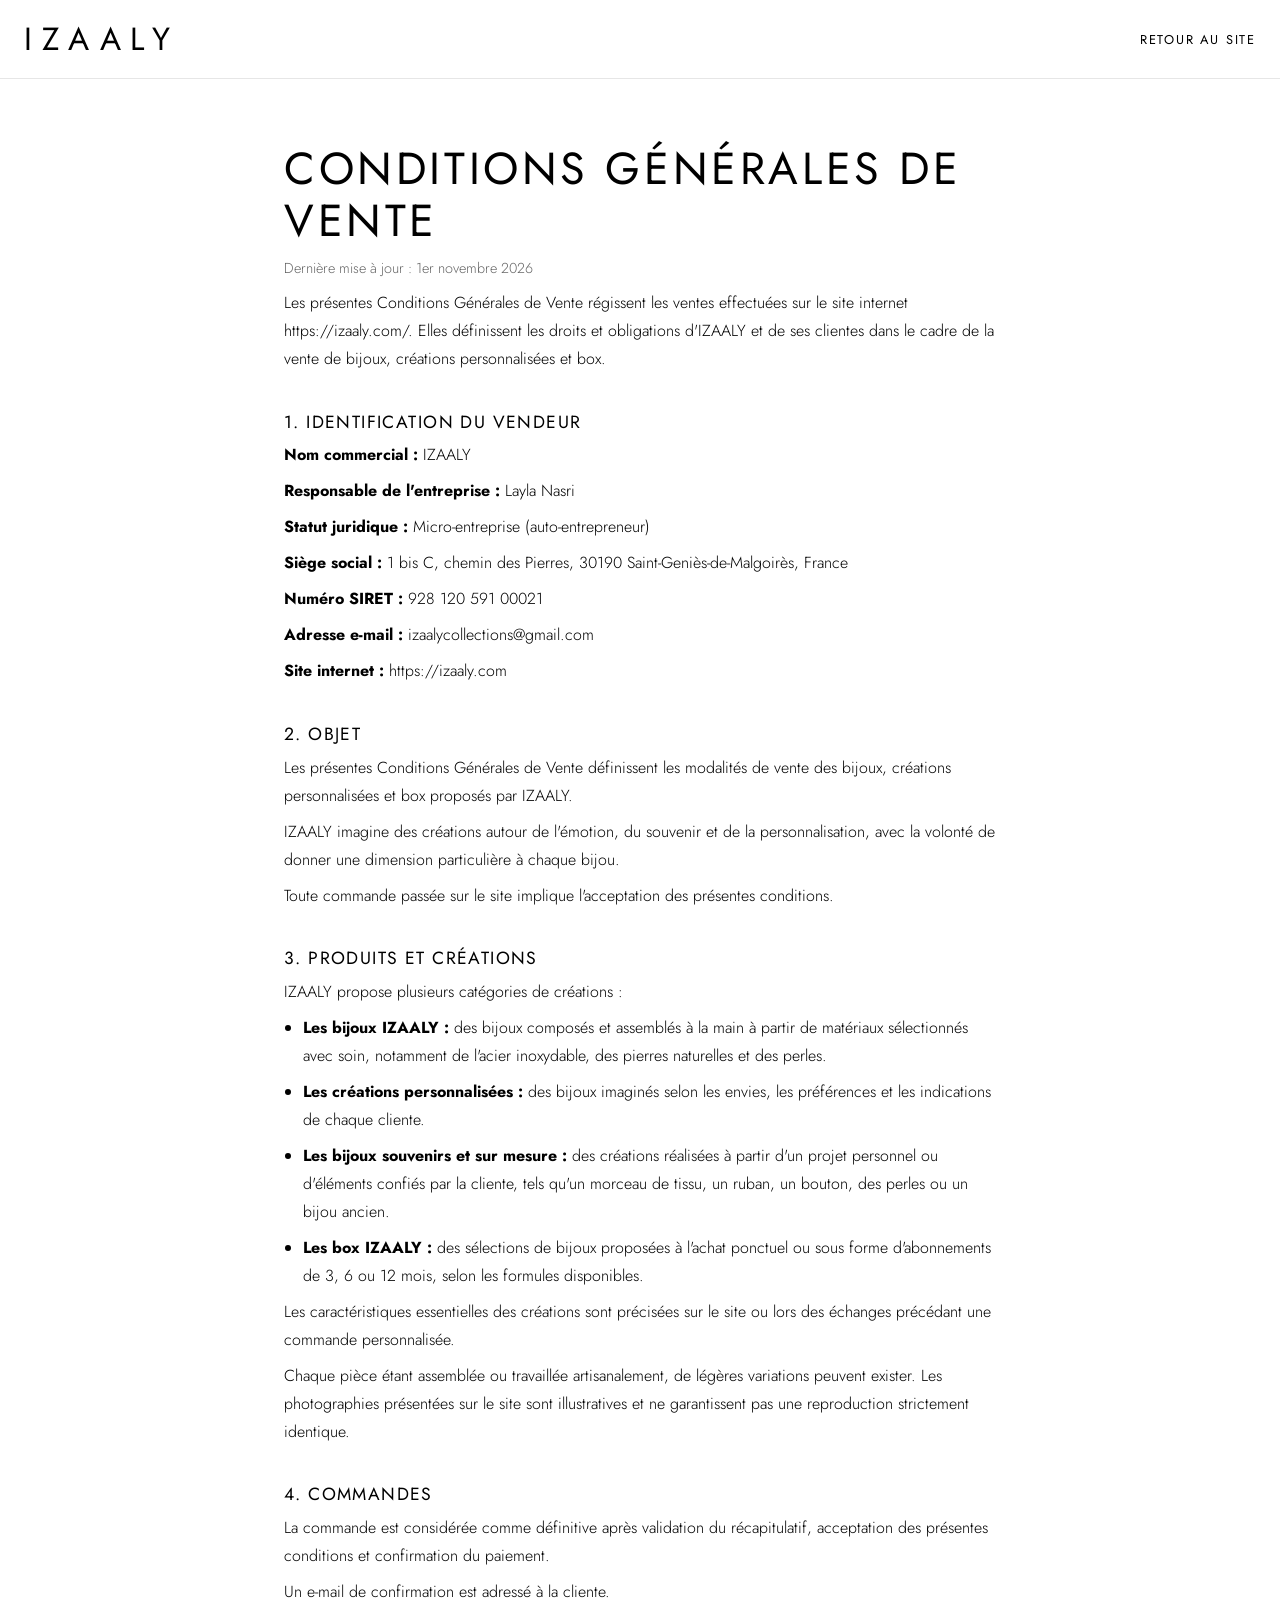
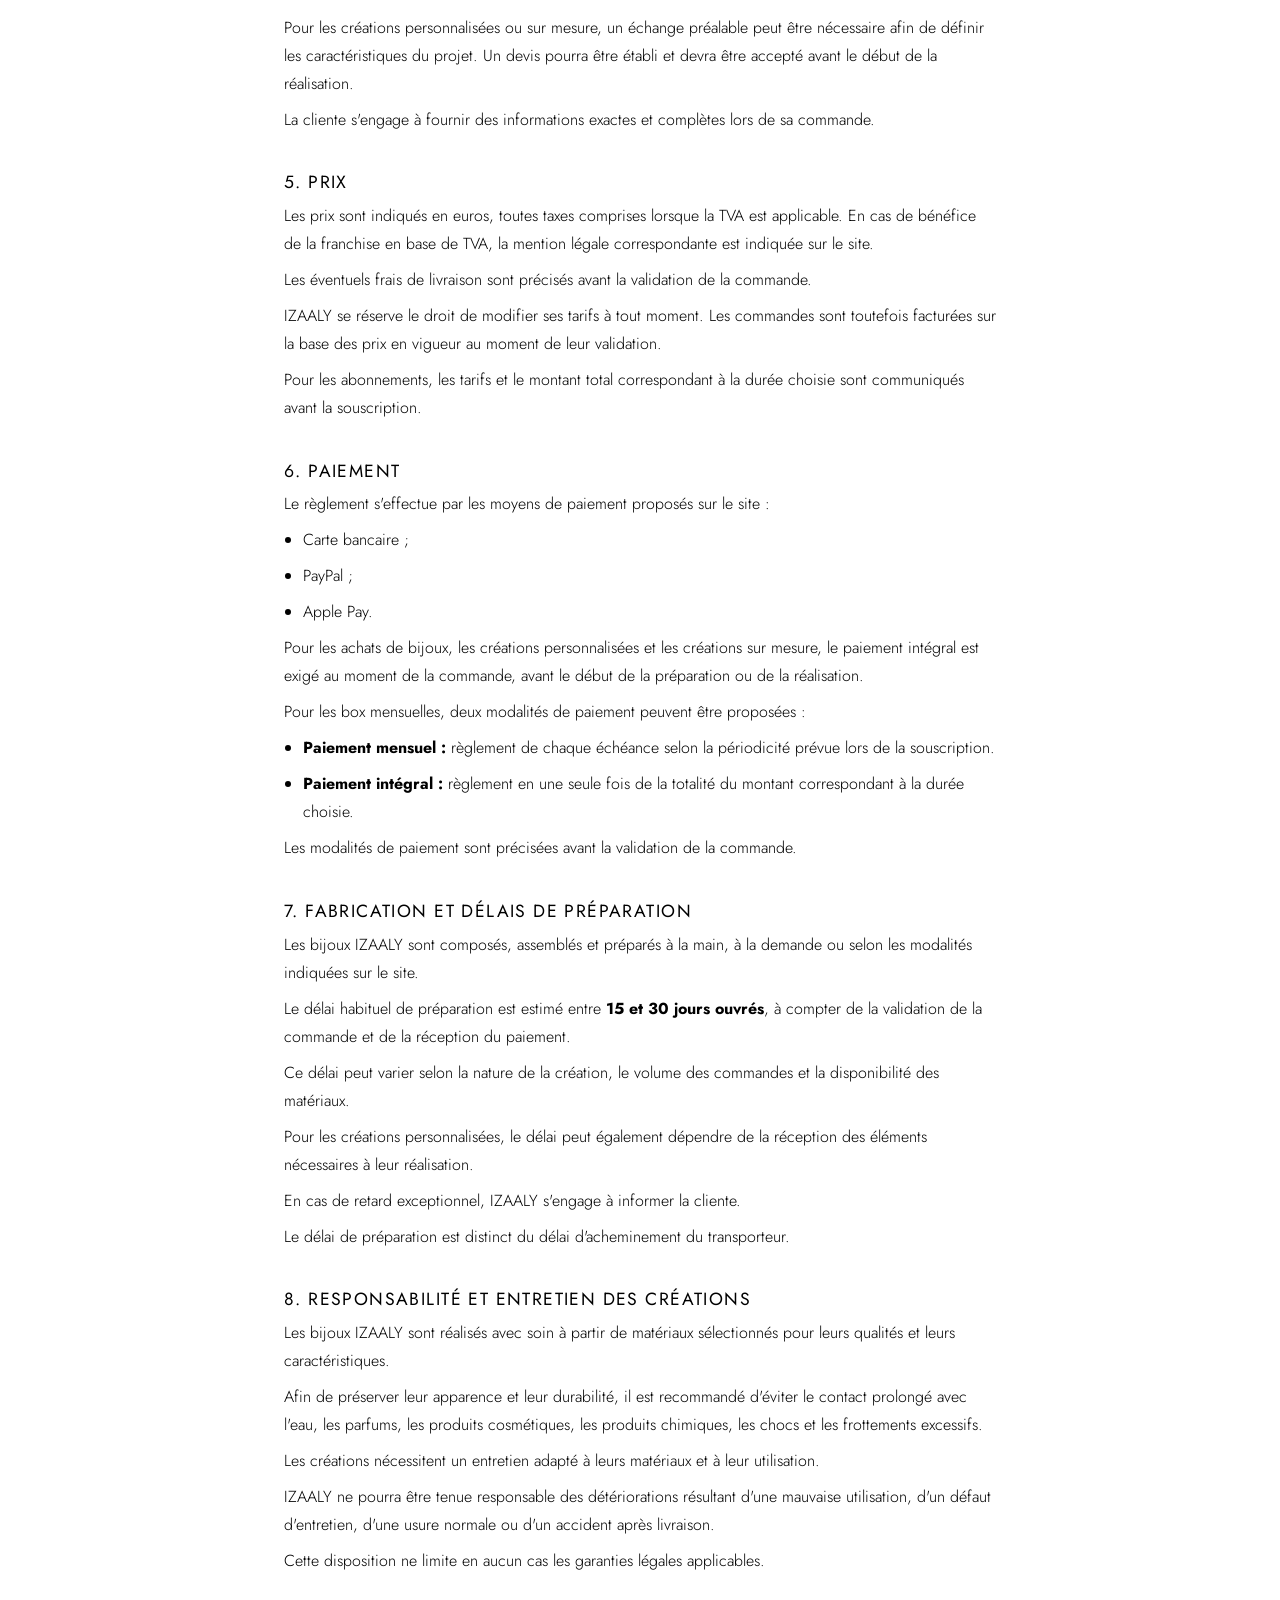
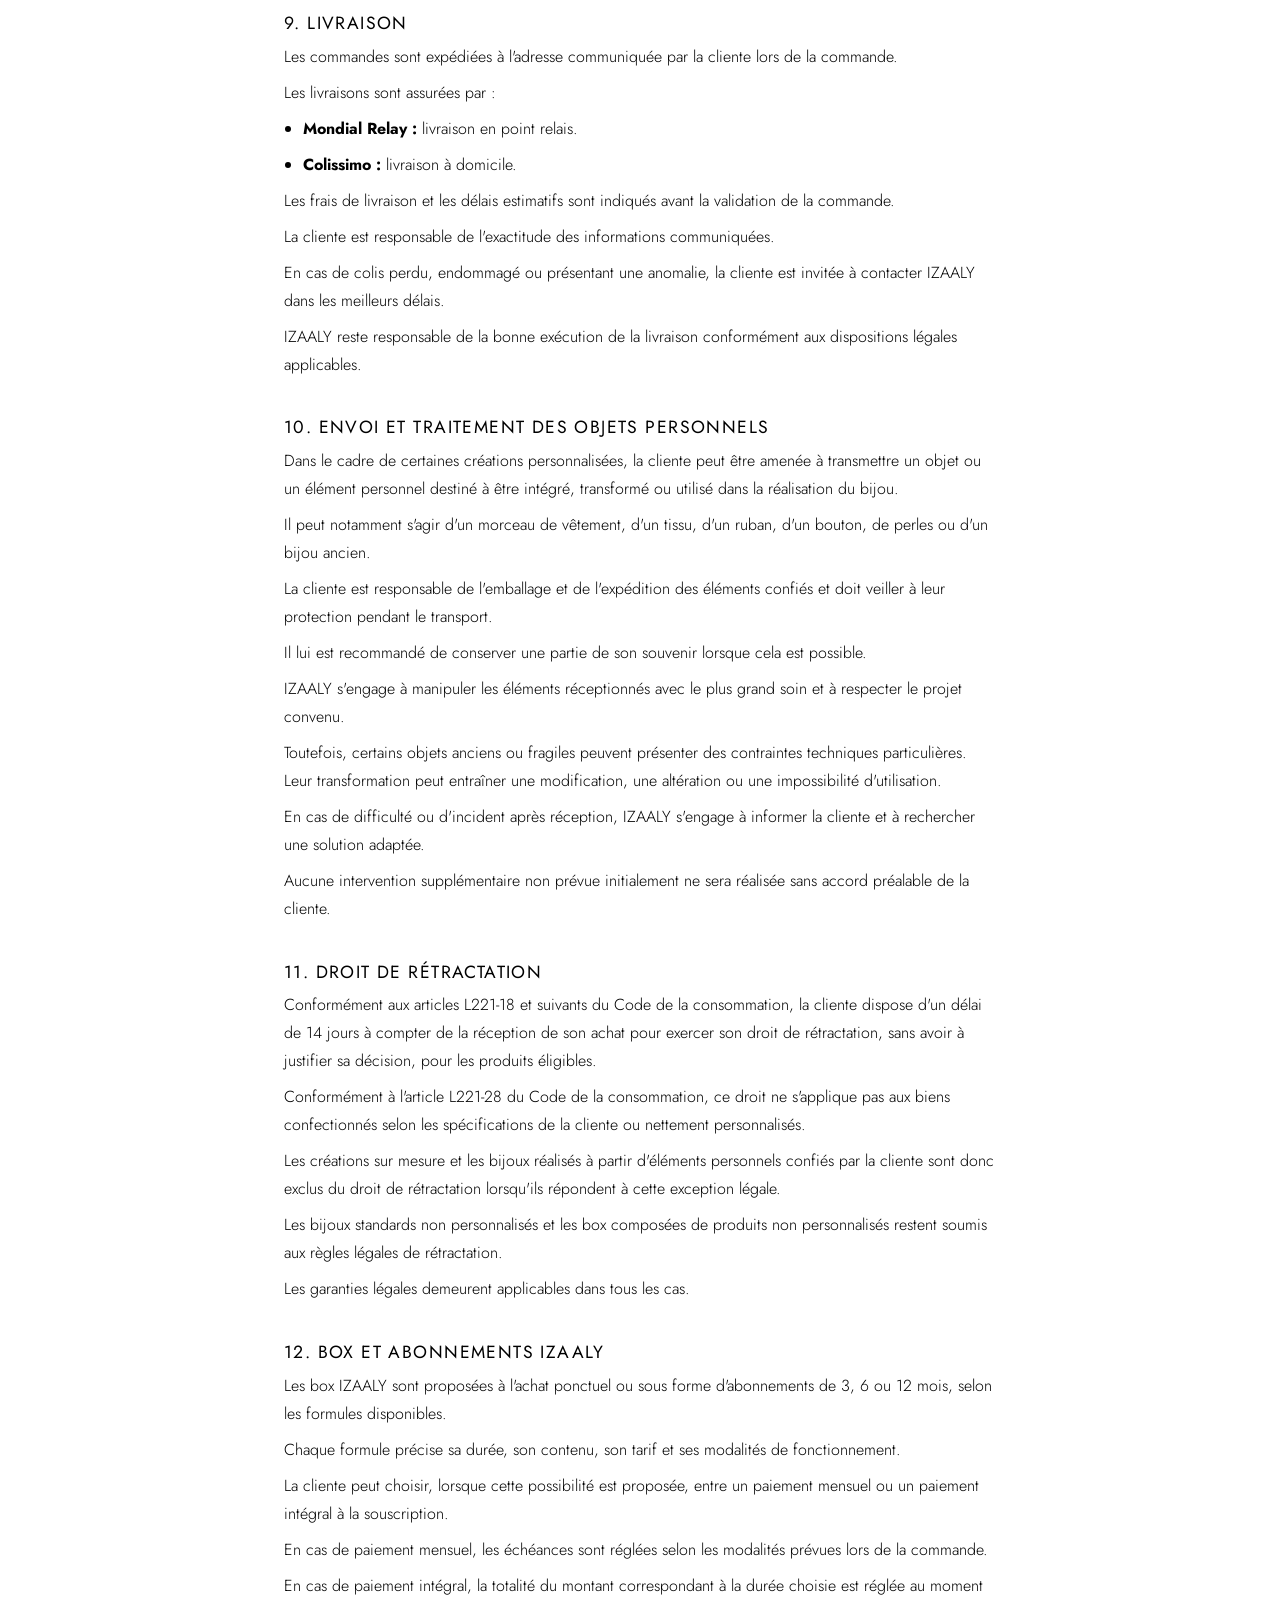
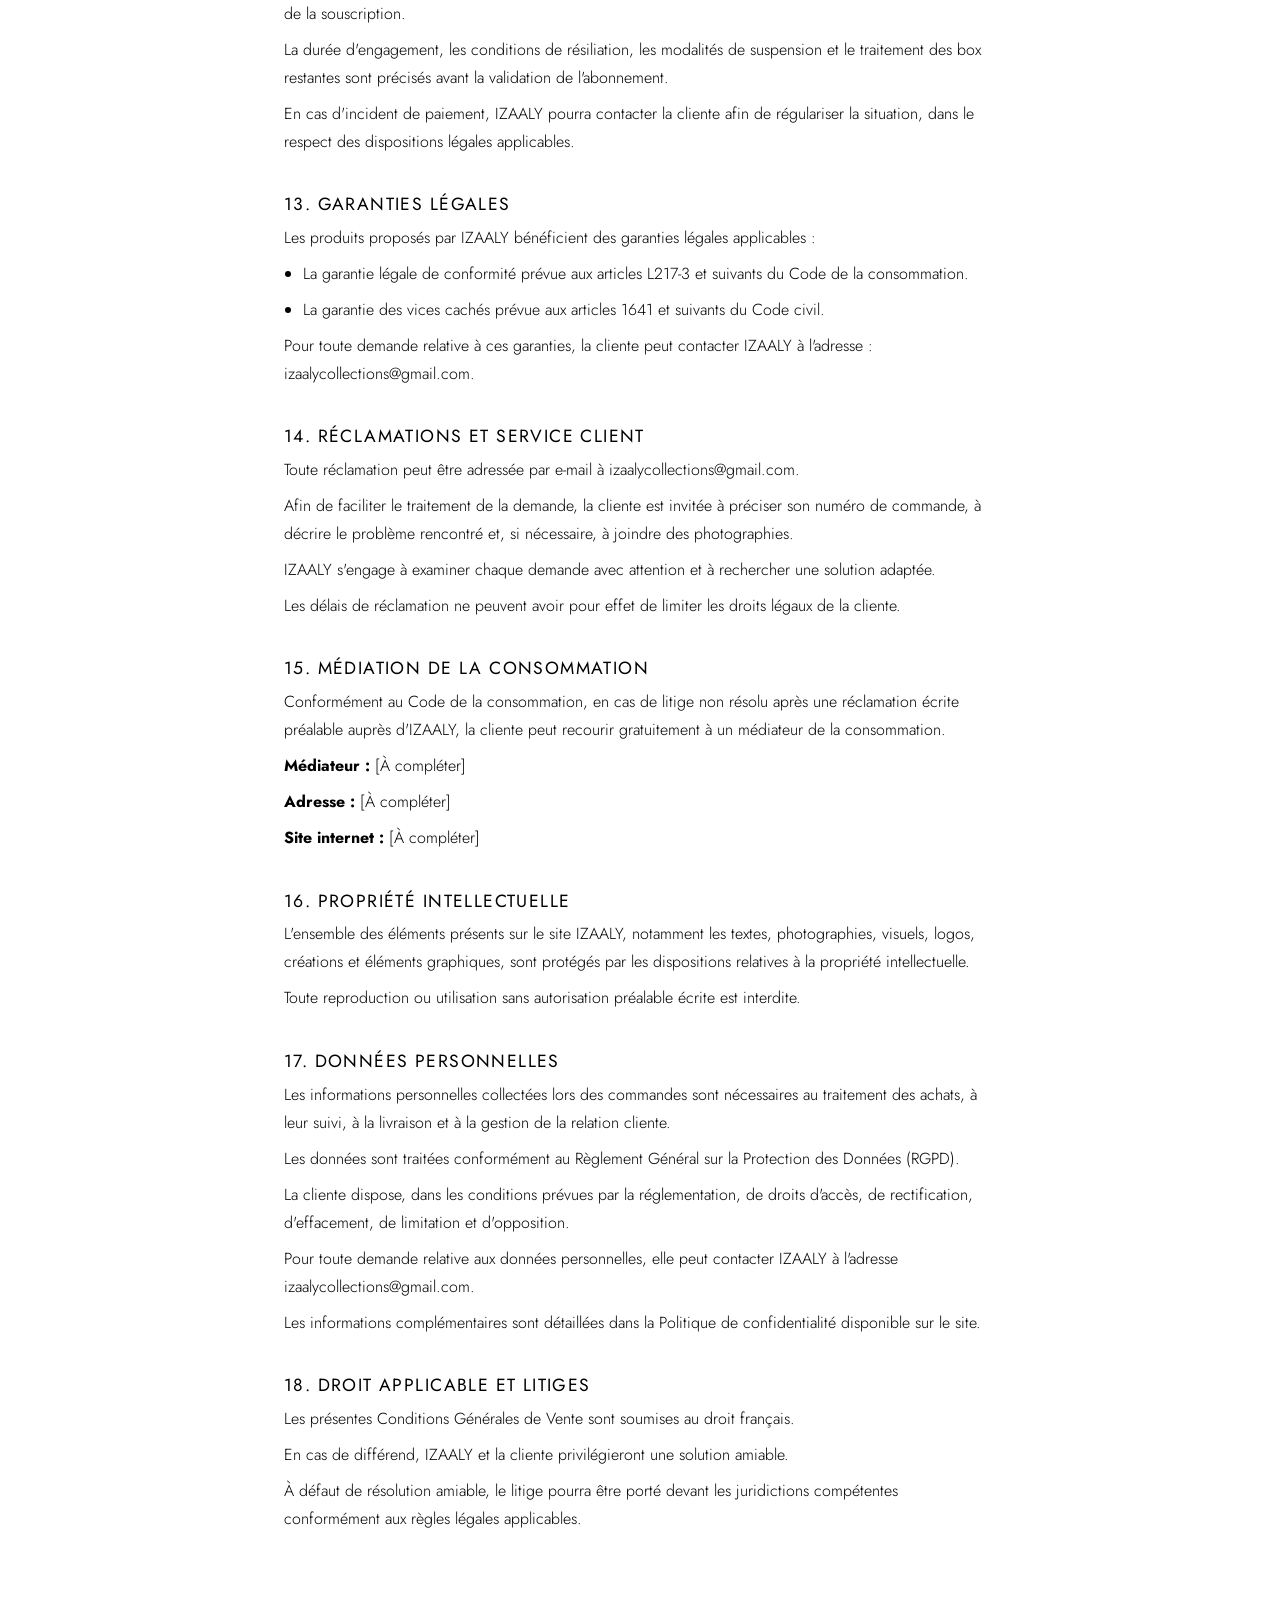
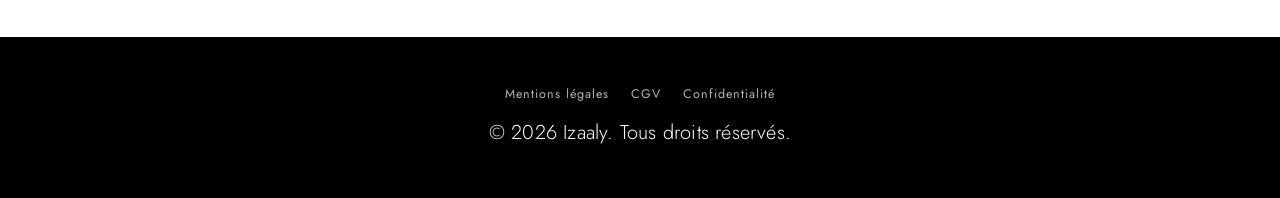
==== commit 344deaa3: "Update CGV with new content and formatting" ====
--- a/cgv.html
+++ b/cgv.html
@@ -12,62 +12,325 @@
 </head>
 
 <body>
-    <header class="legal-head"><a class="logo" href="./index.html">IZAALY</a><a href="./index.html">Retour au site</a>
+    <header class="legal-head">
+        <a class="logo" href="./index.html">IZAALY</a>
+        <a href="./index.html">Retour au site</a>
     </header>
+
     <main class="legal">
         <h1>Conditions générales de vente</h1>
-        <p class="maj">Dernière mise à jour : <span class="todo">[date]</span></p>
-
-        <h2>1. Objet</h2>
-        <p>Les présentes conditions régissent les ventes de bijoux, créations sur mesure et box proposées par <span
-                class="todo">[nom ou raison sociale]</span> (« Izaaly ») aux consommateurs.</p>
-        <h2>2. Produits</h2>
-        <p>Izaaly propose des bijoux composés à la demande, des créations sur mesure réalisées à partir de votre projet,
-            et des box (box unique ou abonnement de 3, 6 ou 12 mois). Les caractéristiques essentielles de chaque
-            produit sont indiquées avant la commande.</p>
-        <h2>3. Prix</h2>
-        <p>Les prix sont indiqués en euros, toutes taxes comprises <span class="todo">[hors frais de livraison, à
-                préciser]</span>. Pour les abonnements, le tarif mensuel baisse avec la durée choisie, et le montant
-            total facturé est indiqué avant validation.</p>
-        <h2>4. Commande</h2>
-        <p>La commande est définitive après validation du récapitulatif et du paiement. Izaaly confirme la commande par
-            e-mail. Un devis accepté fait l’objet d’un accord écrit.</p>
-        <h2>5. Paiement</h2>
-        <p>Le paiement s’effectue par <span class="todo">[moyens de paiement et prestataire]</span>. Pour les
-            abonnements, <span class="todo">[modalités de prélèvement : au départ pour toute la durée ou chaque
-                mois]</span>.</p>
-        <h2>6. Fabrication et livraison</h2>
-        <p>Les bijoux sont fabriqués à la demande. Le délai indicatif est de <span class="todo">[délai]</span> à compter
-            de la validation de la commande. Livraison en <span class="todo">[pays et transporteurs]</span>, frais :
-            <span class="todo">[tarifs]</span>.
-        </p>
-        <h2>7. Droit de rétractation</h2>
-        <p>Vous disposez de 14 jours à compter de la réception pour vous rétracter, sans motif, pour les produits non
-            personnalisés. Conformément à l’article L221-28 du Code de la consommation, ce droit ne s’applique pas aux
-            biens confectionnés selon vos spécifications ou nettement personnalisés (gravure, création sur mesure, bijou
-            composé à votre demande). <span class="todo">[préciser le régime applicable à la box unique et aux
-                abonnements]</span>.</p>
-        <h2>8. Abonnements</h2>
-        <p>La durée de l’abonnement est celle choisie à la commande. <span class="todo">[conditions de résiliation,
-                reconduction éventuelle, traitement des box restantes]</span>.</p>
-        <h2>9. Garanties</h2>
-        <p>Les produits bénéficient de la garantie légale de conformité (articles L217-3 et suivants du Code de la
-            consommation) et de la garantie des vices cachés (articles 1641 et suivants du Code civil). Pour toute
-            demande : <span class="todo">[adresse e-mail]</span>.</p>
-        <h2>10. Réclamations et médiation</h2>
-        <p>Pour toute réclamation, écrivez à <span class="todo">[adresse e-mail]</span>. En cas de litige non résolu,
-            vous pouvez saisir gratuitement le médiateur : <span class="todo">[nom et coordonnées du médiateur]</span>.
-        </p>
-        <h2>11. Droit applicable</h2>
-        <p>Les présentes conditions sont soumises au droit français.</p>
+        <p class="maj">Dernière mise à jour : 1er novembre 2026</p>
+
+        <p>
+            Les présentes Conditions Générales de Vente régissent les ventes effectuées
+            sur le site internet https://izaaly.com/. Elles définissent les droits et
+            obligations d'IZAALY et de ses clientes dans le cadre de la vente de bijoux,
+            créations personnalisées et box.
+        </p>
+
+        <h2>1. Identification du vendeur</h2>
+        <p><strong>Nom commercial :</strong> IZAALY</p>
+        <p><strong>Responsable de l'entreprise :</strong> Layla Nasri</p>
+        <p><strong>Statut juridique :</strong> Micro-entreprise (auto-entrepreneur)</p>
+        <p><strong>Siège social :</strong> 1 bis C, chemin des Pierres, 30190 Saint-Geniès-de-Malgoirès, France</p>
+        <p><strong>Numéro SIRET :</strong> 928 120 591 00021</p>
+        <p><strong>Adresse e-mail :</strong> <a
+                href="mailto:izaalycollections@gmail.com">izaalycollections@gmail.com</a></p>
+        <p><strong>Site internet :</strong> <a href="https://izaaly.com">https://izaaly.com</a></p>
+
+        <h2>2. Objet</h2>
+        <p>
+            Les présentes Conditions Générales de Vente définissent les modalités de vente
+            des bijoux, créations personnalisées et box proposés par IZAALY.
+        </p>
+        <p>
+            IZAALY imagine des créations autour de l'émotion, du souvenir et de la
+            personnalisation, avec la volonté de donner une dimension particulière à chaque bijou.
+        </p>
+        <p>Toute commande passée sur le site implique l'acceptation des présentes conditions.</p>
+
+        <h2>3. Produits et créations</h2>
+        <p>IZAALY propose plusieurs catégories de créations :</p>
+        <ul>
+            <li><strong>Les bijoux IZAALY :</strong> des bijoux composés et assemblés à la main à partir de matériaux
+                sélectionnés avec soin, notamment de l'acier inoxydable, des pierres naturelles et des perles.</li>
+            <li><strong>Les créations personnalisées :</strong> des bijoux imaginés selon les envies, les préférences et
+                les indications de chaque cliente.</li>
+            <li><strong>Les bijoux souvenirs et sur mesure :</strong> des créations réalisées à partir d'un projet
+                personnel ou d'éléments confiés par la cliente, tels qu'un morceau de tissu, un ruban, un bouton, des
+                perles ou un bijou ancien.</li>
+            <li><strong>Les box IZAALY :</strong> des sélections de bijoux proposées à l'achat ponctuel ou sous forme
+                d'abonnements de 3, 6 ou 12 mois, selon les formules disponibles.</li>
+        </ul>
+        <p>
+            Les caractéristiques essentielles des créations sont précisées sur le site
+            ou lors des échanges précédant une commande personnalisée.
+        </p>
+        <p>
+            Chaque pièce étant assemblée ou travaillée artisanalement, de légères variations
+            peuvent exister. Les photographies présentées sur le site sont illustratives
+            et ne garantissent pas une reproduction strictement identique.
+        </p>
+
+        <h2>4. Commandes</h2>
+        <p>
+            La commande est considérée comme définitive après validation du récapitulatif,
+            acceptation des présentes conditions et confirmation du paiement.
+        </p>
+        <p>Un e-mail de confirmation est adressé à la cliente.</p>
+        <p>
+            Pour les créations personnalisées ou sur mesure, un échange préalable peut
+            être nécessaire afin de définir les caractéristiques du projet. Un devis pourra
+            être établi et devra être accepté avant le début de la réalisation.
+        </p>
+        <p>La cliente s'engage à fournir des informations exactes et complètes lors de sa commande.</p>
+
+        <h2>5. Prix</h2>
+        <p>
+            Les prix sont indiqués en euros, toutes taxes comprises lorsque la TVA est applicable.
+            En cas de bénéfice de la franchise en base de TVA, la mention légale correspondante
+            est indiquée sur le site.
+        </p>
+        <p>Les éventuels frais de livraison sont précisés avant la validation de la commande.</p>
+        <p>
+            IZAALY se réserve le droit de modifier ses tarifs à tout moment. Les commandes
+            sont toutefois facturées sur la base des prix en vigueur au moment de leur validation.
+        </p>
+        <p>
+            Pour les abonnements, les tarifs et le montant total correspondant à la durée
+            choisie sont communiqués avant la souscription.
+        </p>
+
+        <h2>6. Paiement</h2>
+        <p>Le règlement s'effectue par les moyens de paiement proposés sur le site :</p>
+        <ul>
+            <li>Carte bancaire ;</li>
+            <li>PayPal ;</li>
+            <li>Apple Pay.</li>
+        </ul>
+        <p>
+            Pour les achats de bijoux, les créations personnalisées et les créations sur mesure,
+            le paiement intégral est exigé au moment de la commande, avant le début de la
+            préparation ou de la réalisation.
+        </p>
+        <p>Pour les box mensuelles, deux modalités de paiement peuvent être proposées :</p>
+        <ul>
+            <li><strong>Paiement mensuel :</strong> règlement de chaque échéance selon la périodicité prévue lors de la
+                souscription.</li>
+            <li><strong>Paiement intégral :</strong> règlement en une seule fois de la totalité du montant correspondant
+                à la durée choisie.</li>
+        </ul>
+        <p>Les modalités de paiement sont précisées avant la validation de la commande.</p>
+
+        <h2>7. Fabrication et délais de préparation</h2>
+        <p>
+            Les bijoux IZAALY sont composés, assemblés et préparés à la main, à la demande
+            ou selon les modalités indiquées sur le site.
+        </p>
+        <p>
+            Le délai habituel de préparation est estimé entre <strong>15 et 30 jours ouvrés</strong>,
+            à compter de la validation de la commande et de la réception du paiement.
+        </p>
+        <p>
+            Ce délai peut varier selon la nature de la création, le volume des commandes
+            et la disponibilité des matériaux.
+        </p>
+        <p>
+            Pour les créations personnalisées, le délai peut également dépendre de la
+            réception des éléments nécessaires à leur réalisation.
+        </p>
+        <p>En cas de retard exceptionnel, IZAALY s'engage à informer la cliente.</p>
+        <p>Le délai de préparation est distinct du délai d'acheminement du transporteur.</p>
+
+        <h2>8. Responsabilité et entretien des créations</h2>
+        <p>
+            Les bijoux IZAALY sont réalisés avec soin à partir de matériaux sélectionnés
+            pour leurs qualités et leurs caractéristiques.
+        </p>
+        <p>
+            Afin de préserver leur apparence et leur durabilité, il est recommandé d'éviter
+            le contact prolongé avec l'eau, les parfums, les produits cosmétiques, les produits
+            chimiques, les chocs et les frottements excessifs.
+        </p>
+        <p>Les créations nécessitent un entretien adapté à leurs matériaux et à leur utilisation.</p>
+        <p>
+            IZAALY ne pourra être tenue responsable des détériorations résultant d'une mauvaise
+            utilisation, d'un défaut d'entretien, d'une usure normale ou d'un accident après livraison.
+        </p>
+        <p>Cette disposition ne limite en aucun cas les garanties légales applicables.</p>
+
+        <h2>9. Livraison</h2>
+        <p>Les commandes sont expédiées à l'adresse communiquée par la cliente lors de la commande.</p>
+        <p>Les livraisons sont assurées par :</p>
+        <ul>
+            <li><strong>Mondial Relay :</strong> livraison en point relais.</li>
+            <li><strong>Colissimo :</strong> livraison à domicile.</li>
+        </ul>
+        <p>Les frais de livraison et les délais estimatifs sont indiqués avant la validation de la commande.</p>
+        <p>La cliente est responsable de l'exactitude des informations communiquées.</p>
+        <p>
+            En cas de colis perdu, endommagé ou présentant une anomalie, la cliente est invitée
+            à contacter IZAALY dans les meilleurs délais.
+        </p>
+        <p>IZAALY reste responsable de la bonne exécution de la livraison conformément aux dispositions légales
+            applicables.</p>
+
+        <h2>10. Envoi et traitement des objets personnels</h2>
+        <p>
+            Dans le cadre de certaines créations personnalisées, la cliente peut être amenée
+            à transmettre un objet ou un élément personnel destiné à être intégré, transformé
+            ou utilisé dans la réalisation du bijou.
+        </p>
+        <p>
+            Il peut notamment s'agir d'un morceau de vêtement, d'un tissu, d'un ruban,
+            d'un bouton, de perles ou d'un bijou ancien.
+        </p>
+        <p>
+            La cliente est responsable de l'emballage et de l'expédition des éléments confiés
+            et doit veiller à leur protection pendant le transport.
+        </p>
+        <p>Il lui est recommandé de conserver une partie de son souvenir lorsque cela est possible.</p>
+        <p>
+            IZAALY s'engage à manipuler les éléments réceptionnés avec le plus grand soin
+            et à respecter le projet convenu.
+        </p>
+        <p>
+            Toutefois, certains objets anciens ou fragiles peuvent présenter des contraintes
+            techniques particulières. Leur transformation peut entraîner une modification,
+            une altération ou une impossibilité d'utilisation.
+        </p>
+        <p>
+            En cas de difficulté ou d'incident après réception, IZAALY s'engage à informer
+            la cliente et à rechercher une solution adaptée.
+        </p>
+        <p>Aucune intervention supplémentaire non prévue initialement ne sera réalisée sans accord préalable de la
+            cliente.</p>
+
+        <h2>11. Droit de rétractation</h2>
+        <p>
+            Conformément aux articles L221-18 et suivants du Code de la consommation,
+            la cliente dispose d'un délai de 14 jours à compter de la réception de son achat
+            pour exercer son droit de rétractation, sans avoir à justifier sa décision,
+            pour les produits éligibles.
+        </p>
+        <p>
+            Conformément à l'article L221-28 du Code de la consommation, ce droit ne s'applique
+            pas aux biens confectionnés selon les spécifications de la cliente ou nettement personnalisés.
+        </p>
+        <p>
+            Les créations sur mesure et les bijoux réalisés à partir d'éléments personnels
+            confiés par la cliente sont donc exclus du droit de rétractation lorsqu'ils répondent
+            à cette exception légale.
+        </p>
+        <p>
+            Les bijoux standards non personnalisés et les box composées de produits non
+            personnalisés restent soumis aux règles légales de rétractation.
+        </p>
+        <p>Les garanties légales demeurent applicables dans tous les cas.</p>
+
+        <h2>12. Box et abonnements IZAALY</h2>
+        <p>
+            Les box IZAALY sont proposées à l'achat ponctuel ou sous forme d'abonnements
+            de 3, 6 ou 12 mois, selon les formules disponibles.
+        </p>
+        <p>Chaque formule précise sa durée, son contenu, son tarif et ses modalités de fonctionnement.</p>
+        <p>
+            La cliente peut choisir, lorsque cette possibilité est proposée, entre un paiement
+            mensuel ou un paiement intégral à la souscription.
+        </p>
+        <p>
+            En cas de paiement mensuel, les échéances sont réglées selon les modalités prévues
+            lors de la commande.
+        </p>
+        <p>
+            En cas de paiement intégral, la totalité du montant correspondant à la durée choisie
+            est réglée au moment de la souscription.
+        </p>
+        <p>
+            La durée d'engagement, les conditions de résiliation, les modalités de suspension
+            et le traitement des box restantes sont précisés avant la validation de l'abonnement.
+        </p>
+        <p>
+            En cas d'incident de paiement, IZAALY pourra contacter la cliente afin de régulariser
+            la situation, dans le respect des dispositions légales applicables.
+        </p>
+
+        <h2>13. Garanties légales</h2>
+        <p>Les produits proposés par IZAALY bénéficient des garanties légales applicables :</p>
+        <ul>
+            <li>La garantie légale de conformité prévue aux articles L217-3 et suivants du Code de la consommation.</li>
+            <li>La garantie des vices cachés prévue aux articles 1641 et suivants du Code civil.</li>
+        </ul>
+        <p>
+            Pour toute demande relative à ces garanties, la cliente peut contacter IZAALY à
+            l'adresse : <a href="mailto:izaalycollections@gmail.com">izaalycollections@gmail.com</a>.
+        </p>
+
+        <h2>14. Réclamations et service client</h2>
+        <p>
+            Toute réclamation peut être adressée par e-mail à
+            <a href="mailto:izaalycollections@gmail.com">izaalycollections@gmail.com</a>.
+        </p>
+        <p>
+            Afin de faciliter le traitement de la demande, la cliente est invitée à préciser
+            son numéro de commande, à décrire le problème rencontré et, si nécessaire,
+            à joindre des photographies.
+        </p>
+        <p>IZAALY s'engage à examiner chaque demande avec attention et à rechercher une solution adaptée.</p>
+        <p>Les délais de réclamation ne peuvent avoir pour effet de limiter les droits légaux de la cliente.</p>
+
+        <h2>15. Médiation de la consommation</h2>
+        <p>
+            Conformément au Code de la consommation, en cas de litige non résolu après une
+            réclamation écrite préalable auprès d'IZAALY, la cliente peut recourir gratuitement
+            à un médiateur de la consommation.
+        </p>
+        <p><strong>Médiateur :</strong> [À compléter]</p>
+        <p><strong>Adresse :</strong> [À compléter]</p>
+        <p><strong>Site internet :</strong> [À compléter]</p>
+
+        <h2>16. Propriété intellectuelle</h2>
+        <p>
+            L'ensemble des éléments présents sur le site IZAALY, notamment les textes,
+            photographies, visuels, logos, créations et éléments graphiques, sont protégés
+            par les dispositions relatives à la propriété intellectuelle.
+        </p>
+        <p>Toute reproduction ou utilisation sans autorisation préalable écrite est interdite.</p>
+
+        <h2>17. Données personnelles</h2>
+        <p>
+            Les informations personnelles collectées lors des commandes sont nécessaires
+            au traitement des achats, à leur suivi, à la livraison et à la gestion de la relation cliente.
+        </p>
+        <p>Les données sont traitées conformément au Règlement Général sur la Protection des Données (RGPD).</p>
+        <p>
+            La cliente dispose, dans les conditions prévues par la réglementation, de droits
+            d'accès, de rectification, d'effacement, de limitation et d'opposition.
+        </p>
+        <p>
+            Pour toute demande relative aux données personnelles, elle peut contacter IZAALY
+            à l'adresse <a href="mailto:izaalycollections@gmail.com">izaalycollections@gmail.com</a>.
+        </p>
+        <p>Les informations complémentaires sont détaillées dans la Politique de confidentialité disponible sur le site.
+        </p>
+
+        <h2>18. Droit applicable et litiges</h2>
+        <p>Les présentes Conditions Générales de Vente sont soumises au droit français.</p>
+        <p>En cas de différend, IZAALY et la cliente privilégieront une solution amiable.</p>
+        <p>
+            À défaut de résolution amiable, le litige pourra être porté devant les juridictions
+            compétentes conformément aux règles légales applicables.
+        </p>
     </main>
+
     <footer class="footer">
         <nav class="footer-legal">
-            <a href="./mentions-legales.html">Mentions légales</a><a href="./cgv.html">CGV</a><a
-                href="./confidentialite.html">Confidentialité</a>
+            <a href="./mentions-legales.html">Mentions légales</a>
+            <a href="./cgv.html">CGV</a>
+            <a href="./confidentialite.html">Confidentialité</a>
         </nav>
         <p class="serif">© 2026 Izaaly. Tous droits réservés.</p>
     </footer>
 </body>
 
-</html>+</html>
--- a/assets/css/style.css
+++ b/assets/css/style.css
@@ -1799,3 +1799,76 @@
 @media (min-width: 900px) {
   .header::after { display: none; }
 }
+
+
+/* Contenu des box */
+.box-includes {
+  margin: 18px 0;
+}
+
+.box-includes-title {
+  font-size: 12px;
+  text-transform: uppercase;
+  letter-spacing: 0.12em;
+  margin-bottom: 10px;
+}
+
+.box-includes-list {
+  list-style: none;
+  padding: 0;
+  margin: 0;
+}
+
+.box-includes-list li {
+  padding: 5px 0;
+  font-size: 14px;
+}
+
+.box-includes-list li::before {
+  content: "✦";
+  margin-right: 10px;
+}
+
+/* Choix de finition */
+.box-finish {
+  border: 1px solid rgba(128, 128, 128, 0.35);
+  padding: 14px;
+  margin: 18px 0;
+  display: flex;
+  flex-wrap: wrap;
+  gap: 14px;
+}
+
+.box-finish legend {
+  padding: 0 6px;
+  font-size: 12px;
+  letter-spacing: 0.06em;
+}
+
+.finish-option {
+  display: inline-flex;
+  align-items: center;
+  gap: 8px;
+  cursor: pointer;
+  font-size: 14px;
+}
+
+.finish-option input {
+  accent-color: #000;
+}
+
+.finish-dot {
+  display: inline-block;
+  width: 17px;
+  height: 17px;
+  border-radius: 50%;
+  border: 1px solid #999;
+}
+
+.finish-gold {
+  background: #c6a15b;
+}
+
+.finish-silver {
+  background: #c5c7cb;
+}
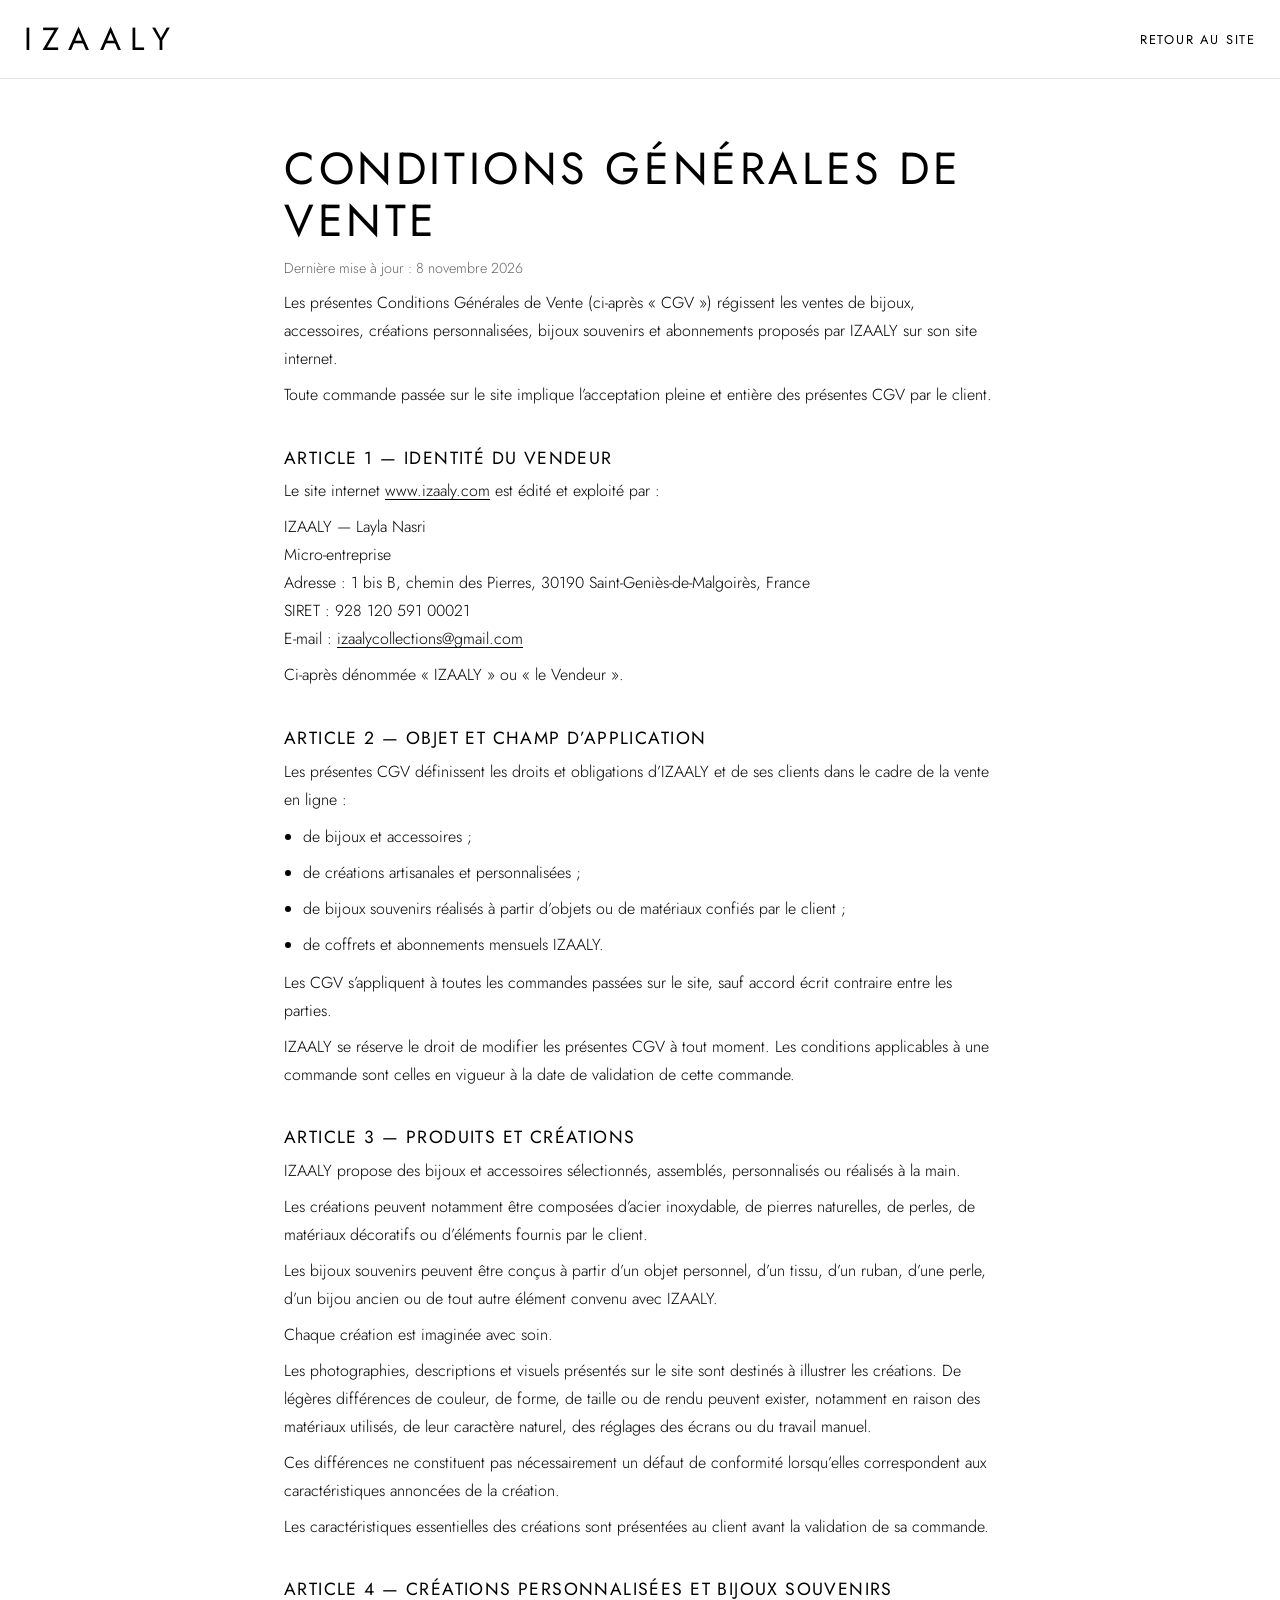
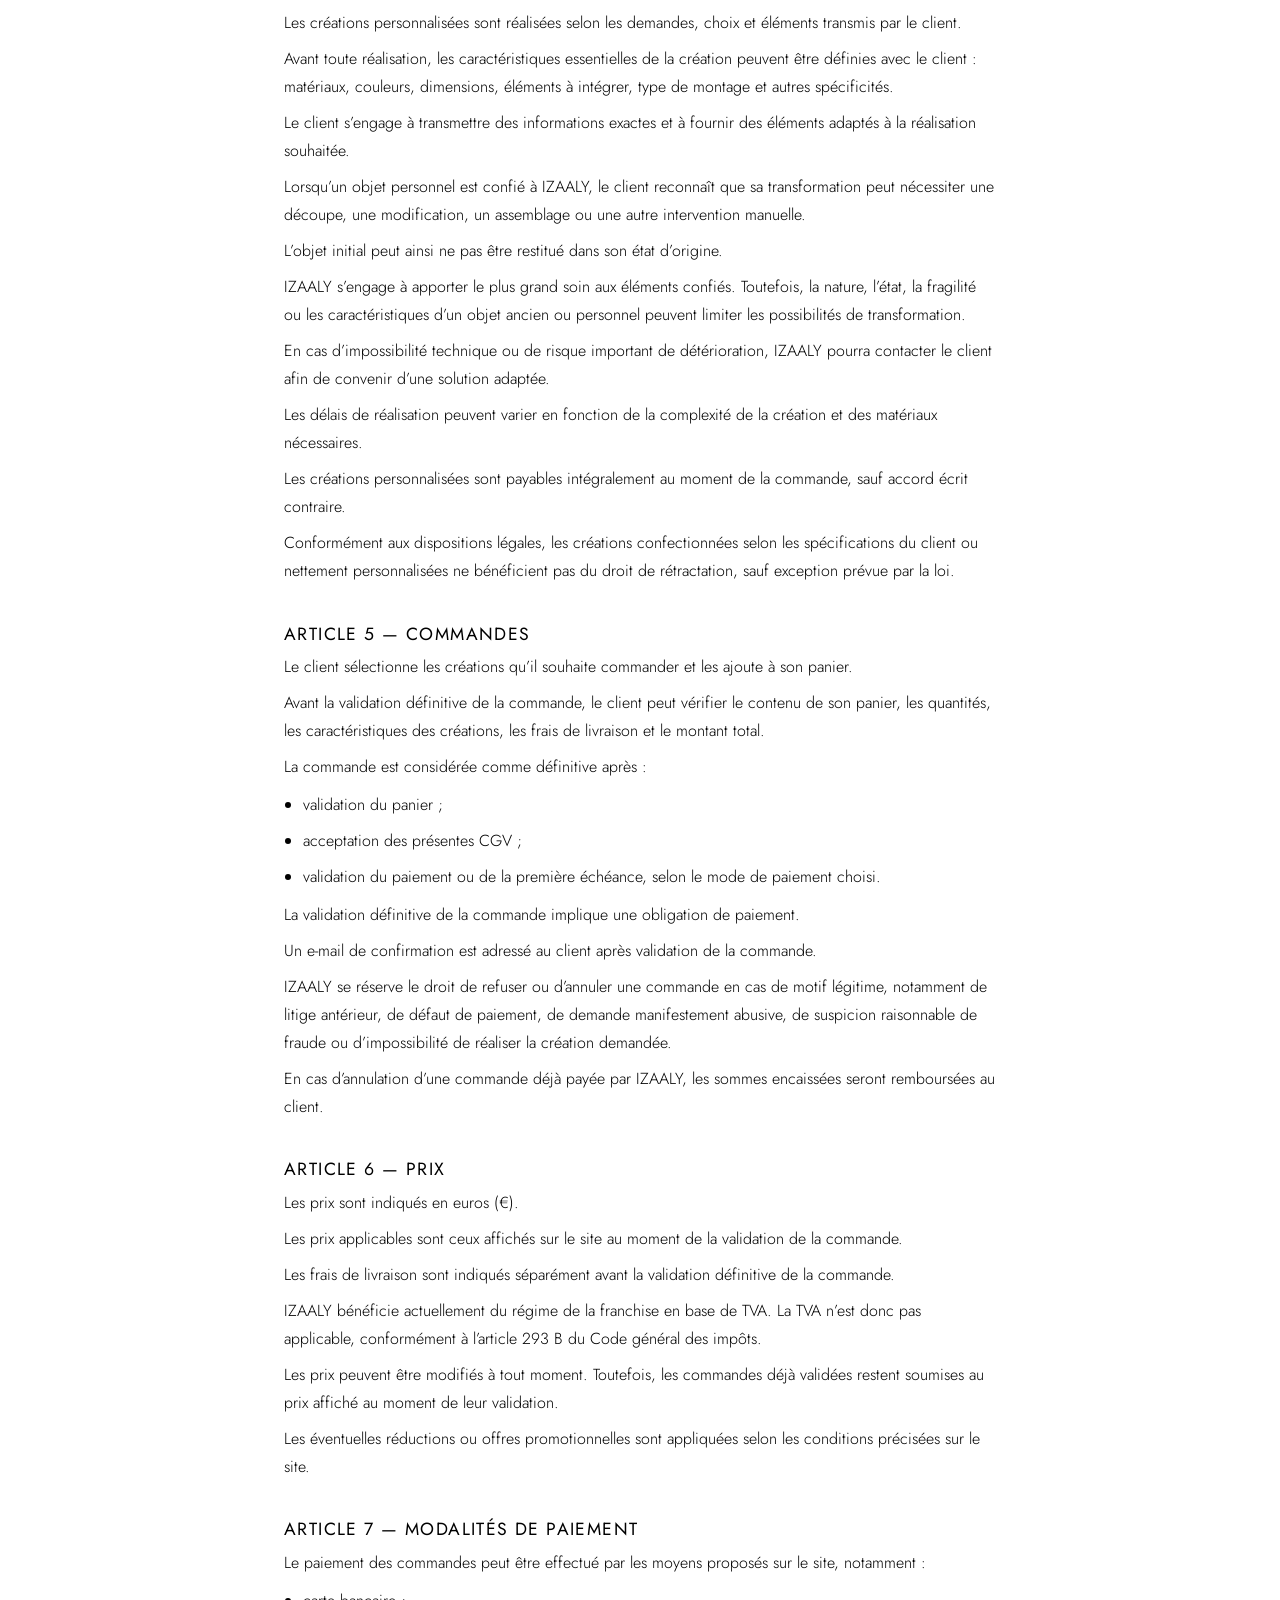
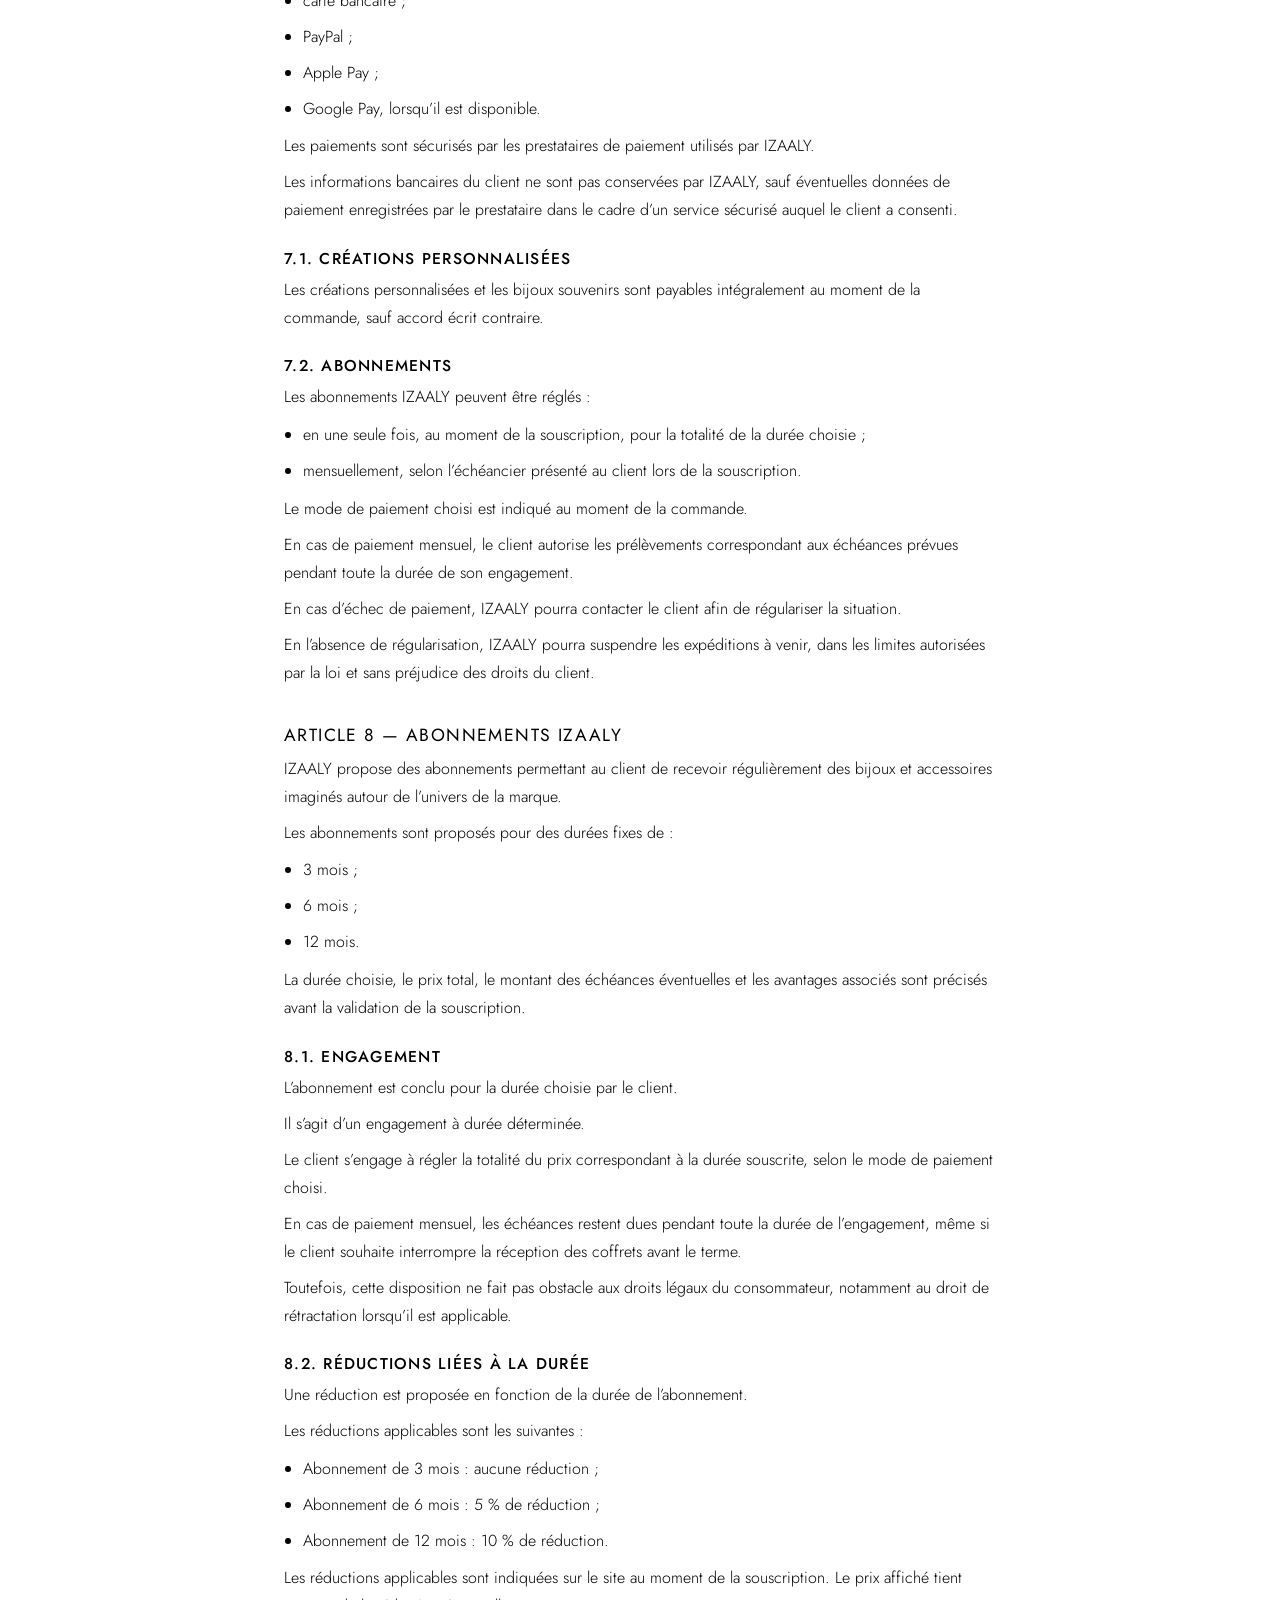
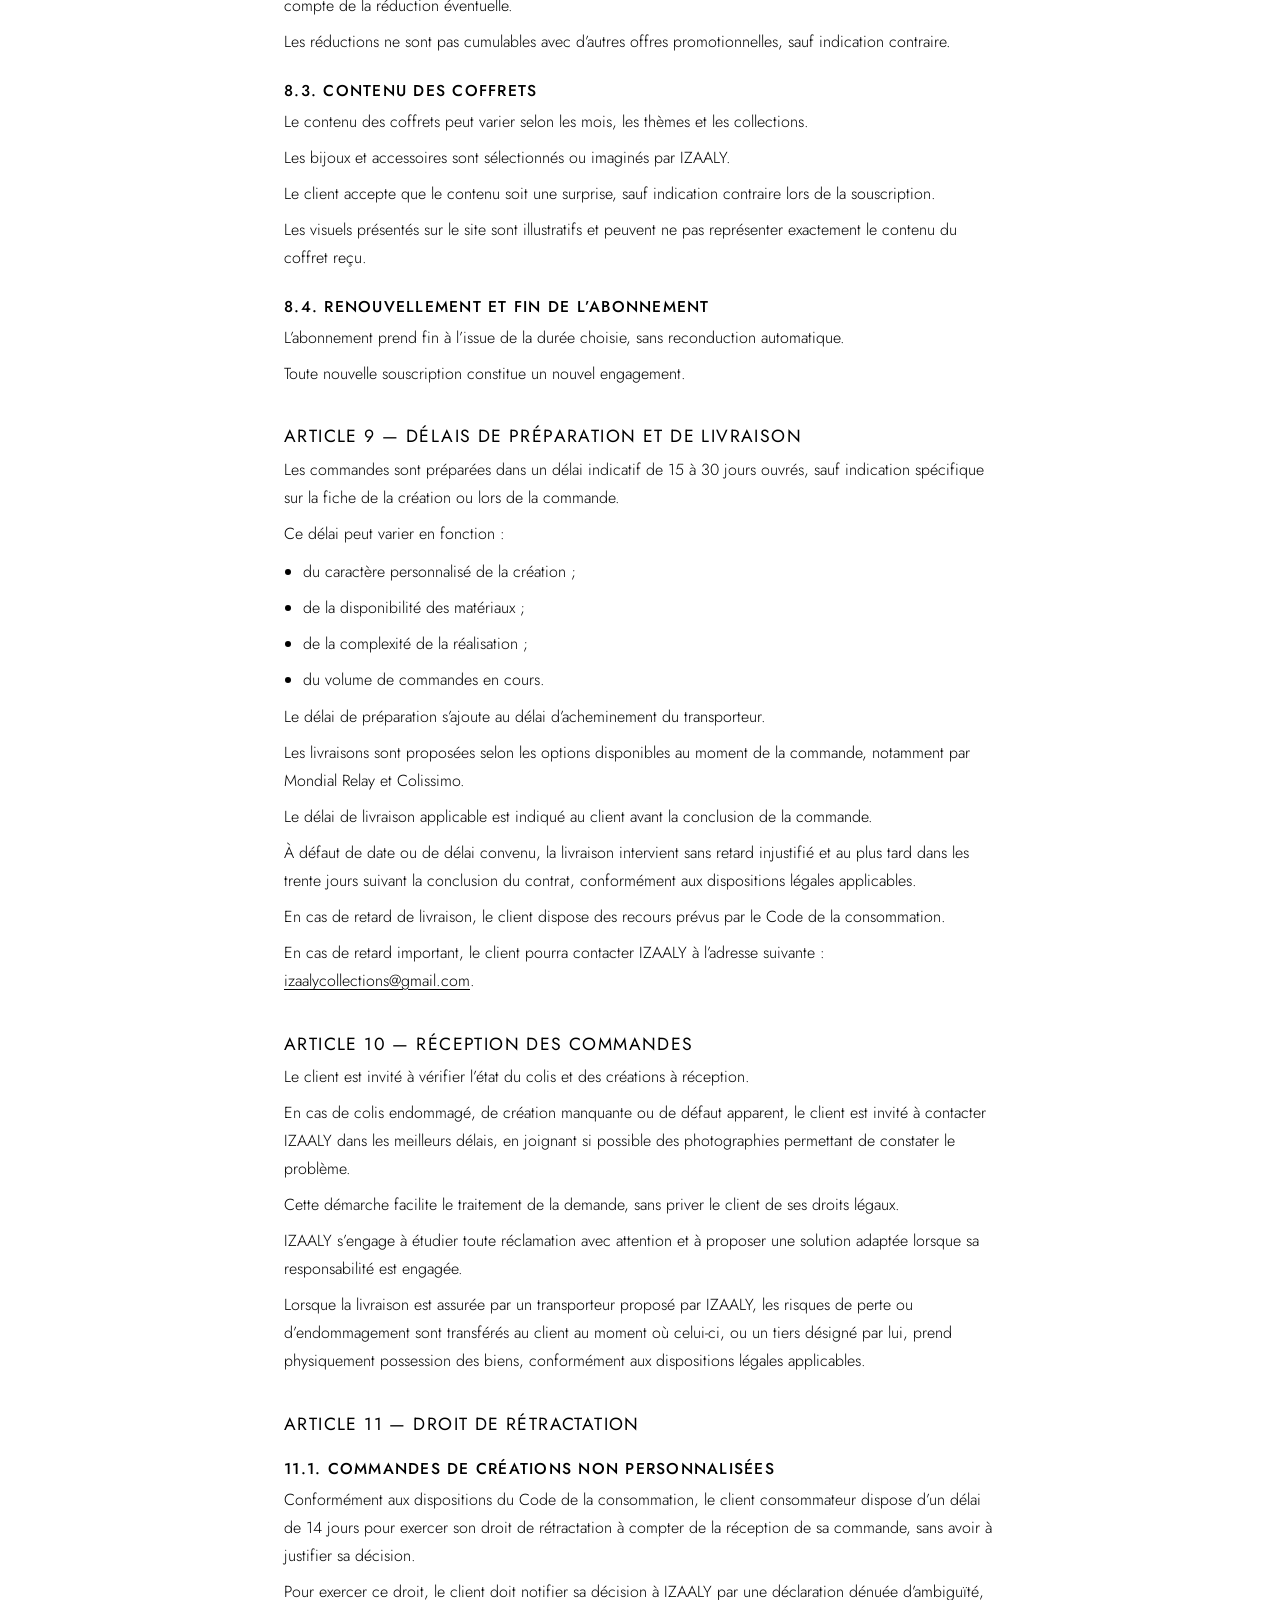
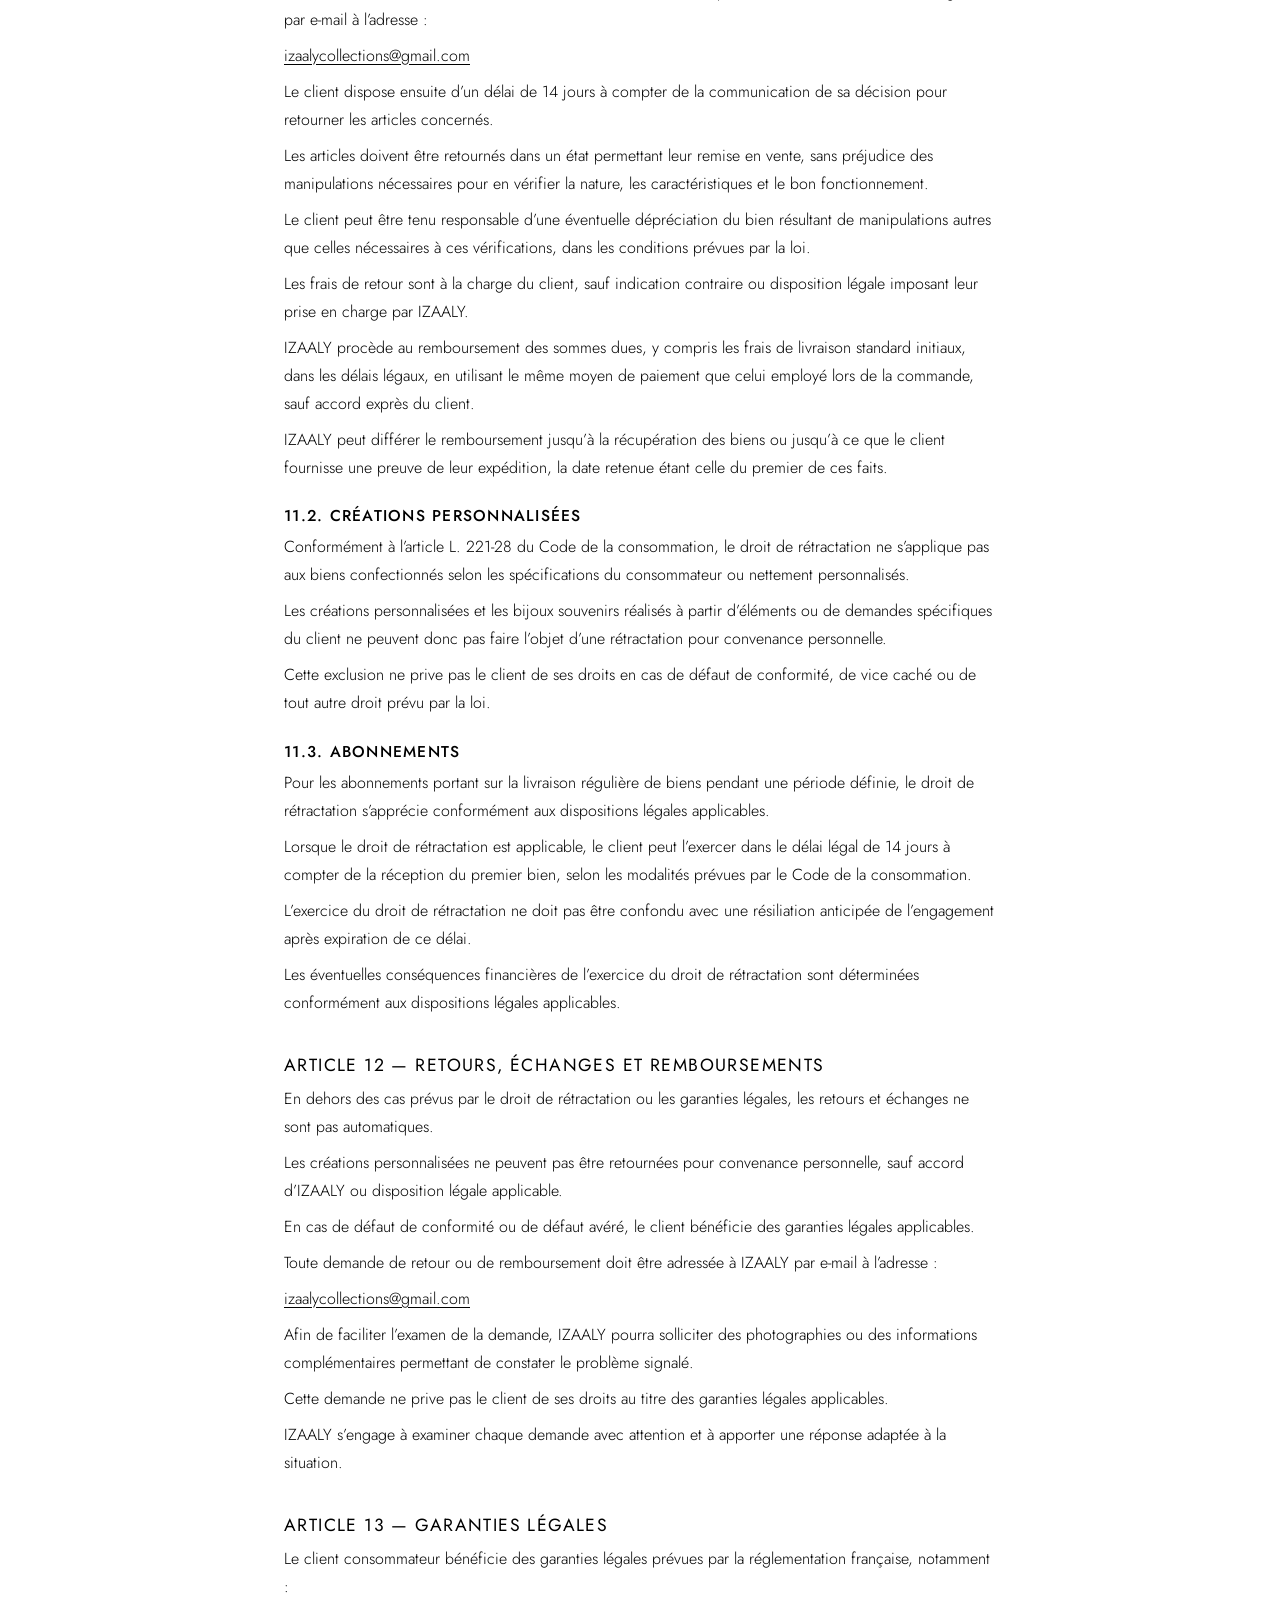
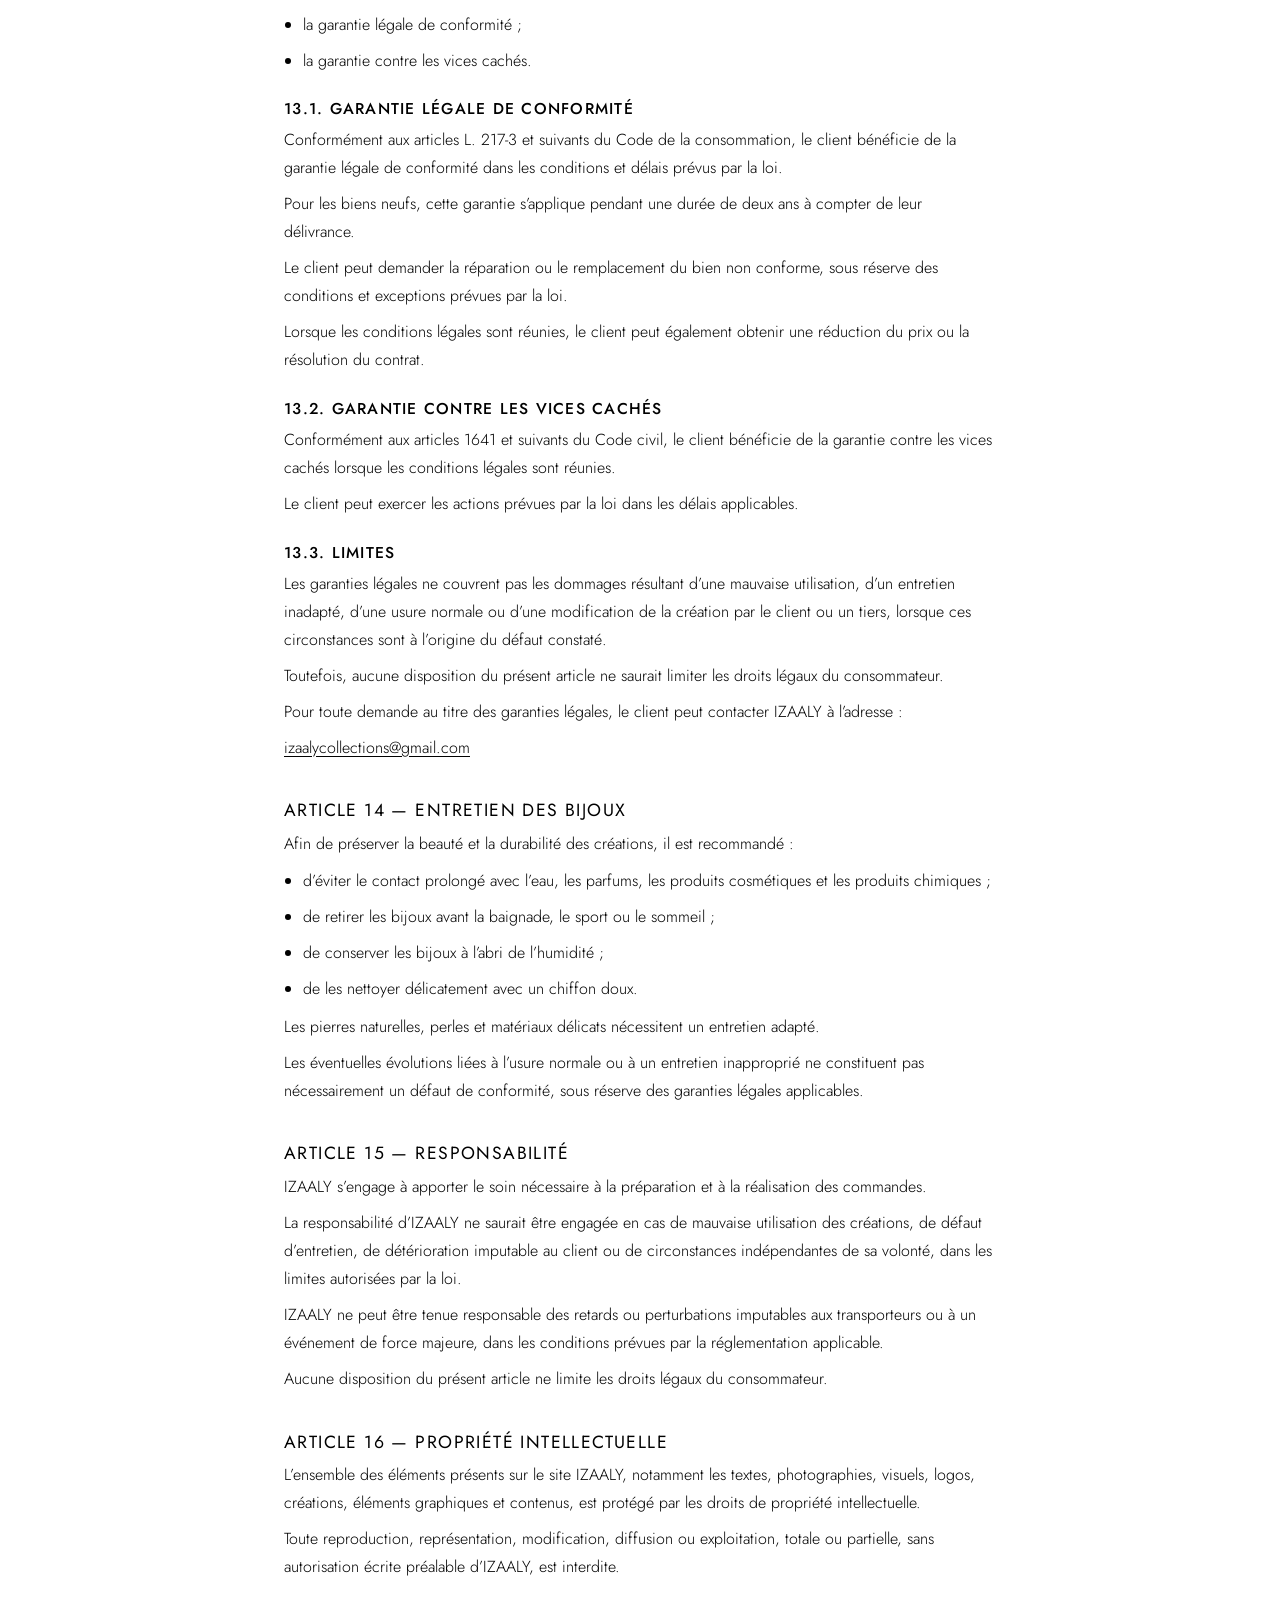
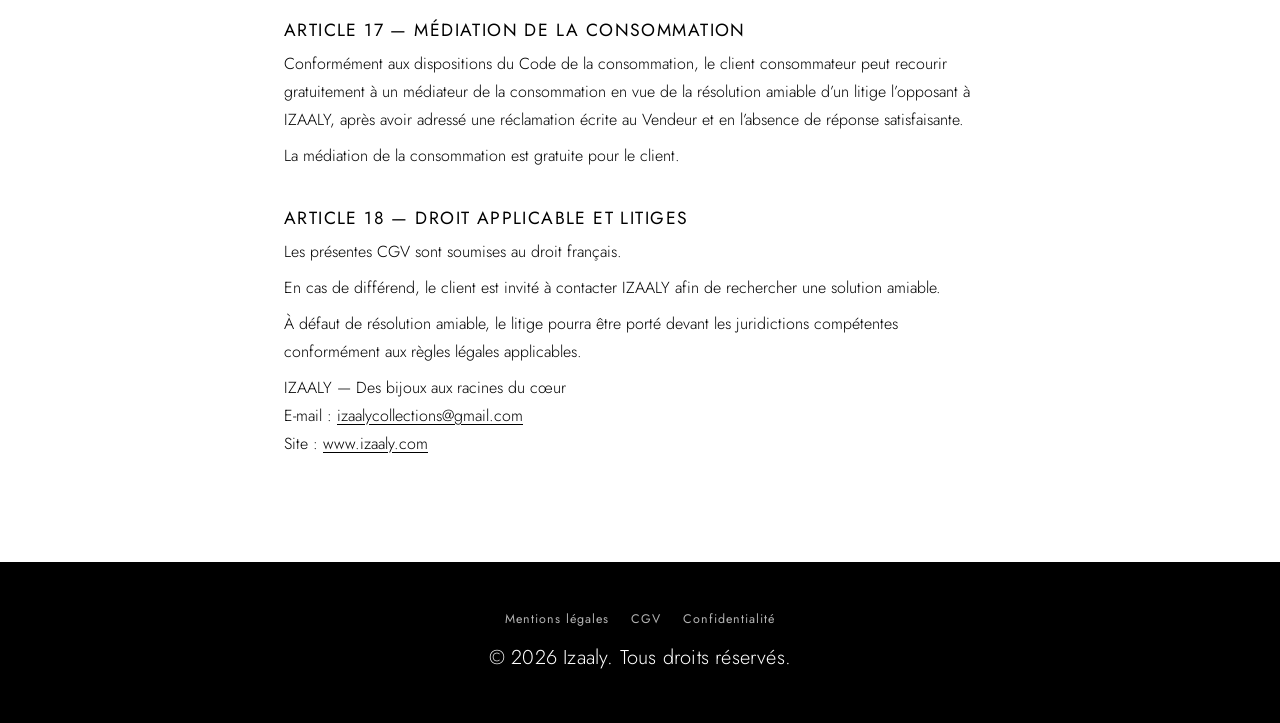
==== commit 8701a2fd: "Update cgv.html" ====
--- a/cgv.html
+++ b/cgv.html
@@ -9,6 +9,11 @@
     <link rel="canonical" href="https://izaaly.com/cgv.html">
     <link href="https://fonts.googleapis.com/css2?family=Jost:wght@300;400;500&display=swap" rel="stylesheet">
     <link rel="stylesheet" href="./assets/css/style.css">
+    <style>
+        .legal h3 { font-size: .98rem; font-weight: 500; margin: 1.6rem 0 .3rem; }
+        .legal ul { margin: .6rem 0; }
+        .legal a { text-decoration: underline; text-underline-offset: 3px; }
+    </style>
 </head>
 
 <body>
@@ -19,315 +24,224 @@
 
     <main class="legal">
         <h1>Conditions générales de vente</h1>
-        <p class="maj">Dernière mise à jour : 1er novembre 2026</p>
-
-        <p>
-            Les présentes Conditions Générales de Vente régissent les ventes effectuées
-            sur le site internet https://izaaly.com/. Elles définissent les droits et
-            obligations d'IZAALY et de ses clientes dans le cadre de la vente de bijoux,
-            créations personnalisées et box.
-        </p>
-
-        <h2>1. Identification du vendeur</h2>
-        <p><strong>Nom commercial :</strong> IZAALY</p>
-        <p><strong>Responsable de l'entreprise :</strong> Layla Nasri</p>
-        <p><strong>Statut juridique :</strong> Micro-entreprise (auto-entrepreneur)</p>
-        <p><strong>Siège social :</strong> 1 bis C, chemin des Pierres, 30190 Saint-Geniès-de-Malgoirès, France</p>
-        <p><strong>Numéro SIRET :</strong> 928 120 591 00021</p>
-        <p><strong>Adresse e-mail :</strong> <a
-                href="mailto:izaalycollections@gmail.com">izaalycollections@gmail.com</a></p>
-        <p><strong>Site internet :</strong> <a href="https://izaaly.com">https://izaaly.com</a></p>
-
-        <h2>2. Objet</h2>
-        <p>
-            Les présentes Conditions Générales de Vente définissent les modalités de vente
-            des bijoux, créations personnalisées et box proposés par IZAALY.
-        </p>
-        <p>
-            IZAALY imagine des créations autour de l'émotion, du souvenir et de la
-            personnalisation, avec la volonté de donner une dimension particulière à chaque bijou.
-        </p>
-        <p>Toute commande passée sur le site implique l'acceptation des présentes conditions.</p>
-
-        <h2>3. Produits et créations</h2>
-        <p>IZAALY propose plusieurs catégories de créations :</p>
-        <ul>
-            <li><strong>Les bijoux IZAALY :</strong> des bijoux composés et assemblés à la main à partir de matériaux
-                sélectionnés avec soin, notamment de l'acier inoxydable, des pierres naturelles et des perles.</li>
-            <li><strong>Les créations personnalisées :</strong> des bijoux imaginés selon les envies, les préférences et
-                les indications de chaque cliente.</li>
-            <li><strong>Les bijoux souvenirs et sur mesure :</strong> des créations réalisées à partir d'un projet
-                personnel ou d'éléments confiés par la cliente, tels qu'un morceau de tissu, un ruban, un bouton, des
-                perles ou un bijou ancien.</li>
-            <li><strong>Les box IZAALY :</strong> des sélections de bijoux proposées à l'achat ponctuel ou sous forme
-                d'abonnements de 3, 6 ou 12 mois, selon les formules disponibles.</li>
-        </ul>
-        <p>
-            Les caractéristiques essentielles des créations sont précisées sur le site
-            ou lors des échanges précédant une commande personnalisée.
-        </p>
-        <p>
-            Chaque pièce étant assemblée ou travaillée artisanalement, de légères variations
-            peuvent exister. Les photographies présentées sur le site sont illustratives
-            et ne garantissent pas une reproduction strictement identique.
-        </p>
-
-        <h2>4. Commandes</h2>
-        <p>
-            La commande est considérée comme définitive après validation du récapitulatif,
-            acceptation des présentes conditions et confirmation du paiement.
-        </p>
-        <p>Un e-mail de confirmation est adressé à la cliente.</p>
-        <p>
-            Pour les créations personnalisées ou sur mesure, un échange préalable peut
-            être nécessaire afin de définir les caractéristiques du projet. Un devis pourra
-            être établi et devra être accepté avant le début de la réalisation.
-        </p>
-        <p>La cliente s'engage à fournir des informations exactes et complètes lors de sa commande.</p>
-
-        <h2>5. Prix</h2>
-        <p>
-            Les prix sont indiqués en euros, toutes taxes comprises lorsque la TVA est applicable.
-            En cas de bénéfice de la franchise en base de TVA, la mention légale correspondante
-            est indiquée sur le site.
-        </p>
-        <p>Les éventuels frais de livraison sont précisés avant la validation de la commande.</p>
-        <p>
-            IZAALY se réserve le droit de modifier ses tarifs à tout moment. Les commandes
-            sont toutefois facturées sur la base des prix en vigueur au moment de leur validation.
-        </p>
-        <p>
-            Pour les abonnements, les tarifs et le montant total correspondant à la durée
-            choisie sont communiqués avant la souscription.
-        </p>
-
-        <h2>6. Paiement</h2>
-        <p>Le règlement s'effectue par les moyens de paiement proposés sur le site :</p>
-        <ul>
-            <li>Carte bancaire ;</li>
+        <p class="maj">Dernière mise à jour : 8 novembre 2026</p>
+        <p>Les présentes Conditions Générales de Vente (ci-après « CGV ») régissent les ventes de bijoux, accessoires, créations personnalisées, bijoux souvenirs et abonnements proposés par IZAALY sur son site internet.</p>
+        <p>Toute commande passée sur le site implique l’acceptation pleine et entière des présentes CGV par le client.</p>
+        <h2>ARTICLE 1 — IDENTITÉ DU VENDEUR</h2>
+        <p>Le site internet <a href="https://izaaly.com">www.izaaly.com</a> est édité et exploité par :</p>
+        <p>IZAALY — Layla Nasri<br>
+            Micro-entreprise<br>
+            Adresse : 1 bis B, chemin des Pierres, 30190 Saint-Geniès-de-Malgoirès, France<br>
+            SIRET : 928 120 591 00021<br>
+            E-mail : <a href="mailto:izaalycollections@gmail.com">izaalycollections@gmail.com</a></p>
+        <p>Ci-après dénommée « IZAALY » ou « le Vendeur ».</p>
+        <h2>ARTICLE 2 — OBJET ET CHAMP D’APPLICATION</h2>
+        <p>Les présentes CGV définissent les droits et obligations d’IZAALY et de ses clients dans le cadre de la vente en ligne :</p>
+        <ul>
+            <li>de bijoux et accessoires ;</li>
+            <li>de créations artisanales et personnalisées ;</li>
+            <li>de bijoux souvenirs réalisés à partir d’objets ou de matériaux confiés par le client ;</li>
+            <li>de coffrets et abonnements mensuels IZAALY.</li>
+        </ul>
+        <p>Les CGV s’appliquent à toutes les commandes passées sur le site, sauf accord écrit contraire entre les parties.</p>
+        <p>IZAALY se réserve le droit de modifier les présentes CGV à tout moment. Les conditions applicables à une commande sont celles en vigueur à la date de validation de cette commande.</p>
+        <h2>ARTICLE 3 — PRODUITS ET CRÉATIONS</h2>
+        <p>IZAALY propose des bijoux et accessoires sélectionnés, assemblés, personnalisés ou réalisés à la main.</p>
+        <p>Les créations peuvent notamment être composées d’acier inoxydable, de pierres naturelles, de perles, de matériaux décoratifs ou d’éléments fournis par le client.</p>
+        <p>Les bijoux souvenirs peuvent être conçus à partir d’un objet personnel, d’un tissu, d’un ruban, d’une perle, d’un bijou ancien ou de tout autre élément convenu avec IZAALY.</p>
+        <p>Chaque création est imaginée avec soin.</p>
+        <p>Les photographies, descriptions et visuels présentés sur le site sont destinés à illustrer les créations. De légères différences de couleur, de forme, de taille ou de rendu peuvent exister, notamment en raison des matériaux utilisés, de leur caractère naturel, des réglages des écrans ou du travail manuel.</p>
+        <p>Ces différences ne constituent pas nécessairement un défaut de conformité lorsqu’elles correspondent aux caractéristiques annoncées de la création.</p>
+        <p>Les caractéristiques essentielles des créations sont présentées au client avant la validation de sa commande.</p>
+        <h2>ARTICLE 4 — CRÉATIONS PERSONNALISÉES ET BIJOUX SOUVENIRS</h2>
+        <p>Les créations personnalisées sont réalisées selon les demandes, choix et éléments transmis par le client.</p>
+        <p>Avant toute réalisation, les caractéristiques essentielles de la création peuvent être définies avec le client : matériaux, couleurs, dimensions, éléments à intégrer, type de montage et autres spécificités.</p>
+        <p>Le client s’engage à transmettre des informations exactes et à fournir des éléments adaptés à la réalisation souhaitée.</p>
+        <p>Lorsqu’un objet personnel est confié à IZAALY, le client reconnaît que sa transformation peut nécessiter une découpe, une modification, un assemblage ou une autre intervention manuelle.</p>
+        <p>L’objet initial peut ainsi ne pas être restitué dans son état d’origine.</p>
+        <p>IZAALY s’engage à apporter le plus grand soin aux éléments confiés. Toutefois, la nature, l’état, la fragilité ou les caractéristiques d’un objet ancien ou personnel peuvent limiter les possibilités de transformation.</p>
+        <p>En cas d’impossibilité technique ou de risque important de détérioration, IZAALY pourra contacter le client afin de convenir d’une solution adaptée.</p>
+        <p>Les délais de réalisation peuvent varier en fonction de la complexité de la création et des matériaux nécessaires.</p>
+        <p>Les créations personnalisées sont payables intégralement au moment de la commande, sauf accord écrit contraire.</p>
+        <p>Conformément aux dispositions légales, les créations confectionnées selon les spécifications du client ou nettement personnalisées ne bénéficient pas du droit de rétractation, sauf exception prévue par la loi.</p>
+        <h2>ARTICLE 5 — COMMANDES</h2>
+        <p>Le client sélectionne les créations qu’il souhaite commander et les ajoute à son panier.</p>
+        <p>Avant la validation définitive de la commande, le client peut vérifier le contenu de son panier, les quantités, les caractéristiques des créations, les frais de livraison et le montant total.</p>
+        <p>La commande est considérée comme définitive après :</p>
+        <ul>
+            <li>validation du panier ;</li>
+            <li>acceptation des présentes CGV ;</li>
+            <li>validation du paiement ou de la première échéance, selon le mode de paiement choisi.</li>
+        </ul>
+        <p>La validation définitive de la commande implique une obligation de paiement.</p>
+        <p>Un e-mail de confirmation est adressé au client après validation de la commande.</p>
+        <p>IZAALY se réserve le droit de refuser ou d’annuler une commande en cas de motif légitime, notamment de litige antérieur, de défaut de paiement, de demande manifestement abusive, de suspicion raisonnable de fraude ou d’impossibilité de réaliser la création demandée.</p>
+        <p>En cas d’annulation d’une commande déjà payée par IZAALY, les sommes encaissées seront remboursées au client.</p>
+        <h2>ARTICLE 6 — PRIX</h2>
+        <p>Les prix sont indiqués en euros (€).</p>
+        <p>Les prix applicables sont ceux affichés sur le site au moment de la validation de la commande.</p>
+        <p>Les frais de livraison sont indiqués séparément avant la validation définitive de la commande.</p>
+        <p>IZAALY bénéficie actuellement du régime de la franchise en base de TVA. La TVA n’est donc pas applicable, conformément à l’article 293 B du Code général des impôts.</p>
+        <p>Les prix peuvent être modifiés à tout moment. Toutefois, les commandes déjà validées restent soumises au prix affiché au moment de leur validation.</p>
+        <p>Les éventuelles réductions ou offres promotionnelles sont appliquées selon les conditions précisées sur le site.</p>
+        <h2>ARTICLE 7 — MODALITÉS DE PAIEMENT</h2>
+        <p>Le paiement des commandes peut être effectué par les moyens proposés sur le site, notamment :</p>
+        <ul>
+            <li>carte bancaire ;</li>
             <li>PayPal ;</li>
-            <li>Apple Pay.</li>
-        </ul>
-        <p>
-            Pour les achats de bijoux, les créations personnalisées et les créations sur mesure,
-            le paiement intégral est exigé au moment de la commande, avant le début de la
-            préparation ou de la réalisation.
-        </p>
-        <p>Pour les box mensuelles, deux modalités de paiement peuvent être proposées :</p>
-        <ul>
-            <li><strong>Paiement mensuel :</strong> règlement de chaque échéance selon la périodicité prévue lors de la
-                souscription.</li>
-            <li><strong>Paiement intégral :</strong> règlement en une seule fois de la totalité du montant correspondant
-                à la durée choisie.</li>
-        </ul>
-        <p>Les modalités de paiement sont précisées avant la validation de la commande.</p>
-
-        <h2>7. Fabrication et délais de préparation</h2>
-        <p>
-            Les bijoux IZAALY sont composés, assemblés et préparés à la main, à la demande
-            ou selon les modalités indiquées sur le site.
-        </p>
-        <p>
-            Le délai habituel de préparation est estimé entre <strong>15 et 30 jours ouvrés</strong>,
-            à compter de la validation de la commande et de la réception du paiement.
-        </p>
-        <p>
-            Ce délai peut varier selon la nature de la création, le volume des commandes
-            et la disponibilité des matériaux.
-        </p>
-        <p>
-            Pour les créations personnalisées, le délai peut également dépendre de la
-            réception des éléments nécessaires à leur réalisation.
-        </p>
-        <p>En cas de retard exceptionnel, IZAALY s'engage à informer la cliente.</p>
-        <p>Le délai de préparation est distinct du délai d'acheminement du transporteur.</p>
-
-        <h2>8. Responsabilité et entretien des créations</h2>
-        <p>
-            Les bijoux IZAALY sont réalisés avec soin à partir de matériaux sélectionnés
-            pour leurs qualités et leurs caractéristiques.
-        </p>
-        <p>
-            Afin de préserver leur apparence et leur durabilité, il est recommandé d'éviter
-            le contact prolongé avec l'eau, les parfums, les produits cosmétiques, les produits
-            chimiques, les chocs et les frottements excessifs.
-        </p>
-        <p>Les créations nécessitent un entretien adapté à leurs matériaux et à leur utilisation.</p>
-        <p>
-            IZAALY ne pourra être tenue responsable des détériorations résultant d'une mauvaise
-            utilisation, d'un défaut d'entretien, d'une usure normale ou d'un accident après livraison.
-        </p>
-        <p>Cette disposition ne limite en aucun cas les garanties légales applicables.</p>
-
-        <h2>9. Livraison</h2>
-        <p>Les commandes sont expédiées à l'adresse communiquée par la cliente lors de la commande.</p>
-        <p>Les livraisons sont assurées par :</p>
-        <ul>
-            <li><strong>Mondial Relay :</strong> livraison en point relais.</li>
-            <li><strong>Colissimo :</strong> livraison à domicile.</li>
-        </ul>
-        <p>Les frais de livraison et les délais estimatifs sont indiqués avant la validation de la commande.</p>
-        <p>La cliente est responsable de l'exactitude des informations communiquées.</p>
-        <p>
-            En cas de colis perdu, endommagé ou présentant une anomalie, la cliente est invitée
-            à contacter IZAALY dans les meilleurs délais.
-        </p>
-        <p>IZAALY reste responsable de la bonne exécution de la livraison conformément aux dispositions légales
-            applicables.</p>
-
-        <h2>10. Envoi et traitement des objets personnels</h2>
-        <p>
-            Dans le cadre de certaines créations personnalisées, la cliente peut être amenée
-            à transmettre un objet ou un élément personnel destiné à être intégré, transformé
-            ou utilisé dans la réalisation du bijou.
-        </p>
-        <p>
-            Il peut notamment s'agir d'un morceau de vêtement, d'un tissu, d'un ruban,
-            d'un bouton, de perles ou d'un bijou ancien.
-        </p>
-        <p>
-            La cliente est responsable de l'emballage et de l'expédition des éléments confiés
-            et doit veiller à leur protection pendant le transport.
-        </p>
-        <p>Il lui est recommandé de conserver une partie de son souvenir lorsque cela est possible.</p>
-        <p>
-            IZAALY s'engage à manipuler les éléments réceptionnés avec le plus grand soin
-            et à respecter le projet convenu.
-        </p>
-        <p>
-            Toutefois, certains objets anciens ou fragiles peuvent présenter des contraintes
-            techniques particulières. Leur transformation peut entraîner une modification,
-            une altération ou une impossibilité d'utilisation.
-        </p>
-        <p>
-            En cas de difficulté ou d'incident après réception, IZAALY s'engage à informer
-            la cliente et à rechercher une solution adaptée.
-        </p>
-        <p>Aucune intervention supplémentaire non prévue initialement ne sera réalisée sans accord préalable de la
-            cliente.</p>
-
-        <h2>11. Droit de rétractation</h2>
-        <p>
-            Conformément aux articles L221-18 et suivants du Code de la consommation,
-            la cliente dispose d'un délai de 14 jours à compter de la réception de son achat
-            pour exercer son droit de rétractation, sans avoir à justifier sa décision,
-            pour les produits éligibles.
-        </p>
-        <p>
-            Conformément à l'article L221-28 du Code de la consommation, ce droit ne s'applique
-            pas aux biens confectionnés selon les spécifications de la cliente ou nettement personnalisés.
-        </p>
-        <p>
-            Les créations sur mesure et les bijoux réalisés à partir d'éléments personnels
-            confiés par la cliente sont donc exclus du droit de rétractation lorsqu'ils répondent
-            à cette exception légale.
-        </p>
-        <p>
-            Les bijoux standards non personnalisés et les box composées de produits non
-            personnalisés restent soumis aux règles légales de rétractation.
-        </p>
-        <p>Les garanties légales demeurent applicables dans tous les cas.</p>
-
-        <h2>12. Box et abonnements IZAALY</h2>
-        <p>
-            Les box IZAALY sont proposées à l'achat ponctuel ou sous forme d'abonnements
-            de 3, 6 ou 12 mois, selon les formules disponibles.
-        </p>
-        <p>Chaque formule précise sa durée, son contenu, son tarif et ses modalités de fonctionnement.</p>
-        <p>
-            La cliente peut choisir, lorsque cette possibilité est proposée, entre un paiement
-            mensuel ou un paiement intégral à la souscription.
-        </p>
-        <p>
-            En cas de paiement mensuel, les échéances sont réglées selon les modalités prévues
-            lors de la commande.
-        </p>
-        <p>
-            En cas de paiement intégral, la totalité du montant correspondant à la durée choisie
-            est réglée au moment de la souscription.
-        </p>
-        <p>
-            La durée d'engagement, les conditions de résiliation, les modalités de suspension
-            et le traitement des box restantes sont précisés avant la validation de l'abonnement.
-        </p>
-        <p>
-            En cas d'incident de paiement, IZAALY pourra contacter la cliente afin de régulariser
-            la situation, dans le respect des dispositions légales applicables.
-        </p>
-
-        <h2>13. Garanties légales</h2>
-        <p>Les produits proposés par IZAALY bénéficient des garanties légales applicables :</p>
-        <ul>
-            <li>La garantie légale de conformité prévue aux articles L217-3 et suivants du Code de la consommation.</li>
-            <li>La garantie des vices cachés prévue aux articles 1641 et suivants du Code civil.</li>
-        </ul>
-        <p>
-            Pour toute demande relative à ces garanties, la cliente peut contacter IZAALY à
-            l'adresse : <a href="mailto:izaalycollections@gmail.com">izaalycollections@gmail.com</a>.
-        </p>
-
-        <h2>14. Réclamations et service client</h2>
-        <p>
-            Toute réclamation peut être adressée par e-mail à
-            <a href="mailto:izaalycollections@gmail.com">izaalycollections@gmail.com</a>.
-        </p>
-        <p>
-            Afin de faciliter le traitement de la demande, la cliente est invitée à préciser
-            son numéro de commande, à décrire le problème rencontré et, si nécessaire,
-            à joindre des photographies.
-        </p>
-        <p>IZAALY s'engage à examiner chaque demande avec attention et à rechercher une solution adaptée.</p>
-        <p>Les délais de réclamation ne peuvent avoir pour effet de limiter les droits légaux de la cliente.</p>
-
-        <h2>15. Médiation de la consommation</h2>
-        <p>
-            Conformément au Code de la consommation, en cas de litige non résolu après une
-            réclamation écrite préalable auprès d'IZAALY, la cliente peut recourir gratuitement
-            à un médiateur de la consommation.
-        </p>
-        <p><strong>Médiateur :</strong> [À compléter]</p>
-        <p><strong>Adresse :</strong> [À compléter]</p>
-        <p><strong>Site internet :</strong> [À compléter]</p>
-
-        <h2>16. Propriété intellectuelle</h2>
-        <p>
-            L'ensemble des éléments présents sur le site IZAALY, notamment les textes,
-            photographies, visuels, logos, créations et éléments graphiques, sont protégés
-            par les dispositions relatives à la propriété intellectuelle.
-        </p>
-        <p>Toute reproduction ou utilisation sans autorisation préalable écrite est interdite.</p>
-
-        <h2>17. Données personnelles</h2>
-        <p>
-            Les informations personnelles collectées lors des commandes sont nécessaires
-            au traitement des achats, à leur suivi, à la livraison et à la gestion de la relation cliente.
-        </p>
-        <p>Les données sont traitées conformément au Règlement Général sur la Protection des Données (RGPD).</p>
-        <p>
-            La cliente dispose, dans les conditions prévues par la réglementation, de droits
-            d'accès, de rectification, d'effacement, de limitation et d'opposition.
-        </p>
-        <p>
-            Pour toute demande relative aux données personnelles, elle peut contacter IZAALY
-            à l'adresse <a href="mailto:izaalycollections@gmail.com">izaalycollections@gmail.com</a>.
-        </p>
-        <p>Les informations complémentaires sont détaillées dans la Politique de confidentialité disponible sur le site.
-        </p>
-
-        <h2>18. Droit applicable et litiges</h2>
-        <p>Les présentes Conditions Générales de Vente sont soumises au droit français.</p>
-        <p>En cas de différend, IZAALY et la cliente privilégieront une solution amiable.</p>
-        <p>
-            À défaut de résolution amiable, le litige pourra être porté devant les juridictions
-            compétentes conformément aux règles légales applicables.
-        </p>
+            <li>Apple Pay ;</li>
+            <li>Google Pay, lorsqu’il est disponible.</li>
+        </ul>
+        <p>Les paiements sont sécurisés par les prestataires de paiement utilisés par IZAALY.</p>
+        <p>Les informations bancaires du client ne sont pas conservées par IZAALY, sauf éventuelles données de paiement enregistrées par le prestataire dans le cadre d’un service sécurisé auquel le client a consenti.</p>
+        <h3>7.1. Créations personnalisées</h3>
+        <p>Les créations personnalisées et les bijoux souvenirs sont payables intégralement au moment de la commande, sauf accord écrit contraire.</p>
+        <h3>7.2. Abonnements</h3>
+        <p>Les abonnements IZAALY peuvent être réglés :</p>
+        <ul>
+            <li>en une seule fois, au moment de la souscription, pour la totalité de la durée choisie ;</li>
+            <li>mensuellement, selon l’échéancier présenté au client lors de la souscription.</li>
+        </ul>
+        <p>Le mode de paiement choisi est indiqué au moment de la commande.</p>
+        <p>En cas de paiement mensuel, le client autorise les prélèvements correspondant aux échéances prévues pendant toute la durée de son engagement.</p>
+        <p>En cas d’échec de paiement, IZAALY pourra contacter le client afin de régulariser la situation.</p>
+        <p>En l’absence de régularisation, IZAALY pourra suspendre les expéditions à venir, dans les limites autorisées par la loi et sans préjudice des droits du client.</p>
+        <h2>ARTICLE 8 — ABONNEMENTS IZAALY</h2>
+        <p>IZAALY propose des abonnements permettant au client de recevoir régulièrement des bijoux et accessoires imaginés autour de l’univers de la marque.</p>
+        <p>Les abonnements sont proposés pour des durées fixes de :</p>
+        <ul>
+            <li>3 mois ;</li>
+            <li>6 mois ;</li>
+            <li>12 mois.</li>
+        </ul>
+        <p>La durée choisie, le prix total, le montant des échéances éventuelles et les avantages associés sont précisés avant la validation de la souscription.</p>
+        <h3>8.1. Engagement</h3>
+        <p>L’abonnement est conclu pour la durée choisie par le client.</p>
+        <p>Il s’agit d’un engagement à durée déterminée.</p>
+        <p>Le client s’engage à régler la totalité du prix correspondant à la durée souscrite, selon le mode de paiement choisi.</p>
+        <p>En cas de paiement mensuel, les échéances restent dues pendant toute la durée de l’engagement, même si le client souhaite interrompre la réception des coffrets avant le terme.</p>
+        <p>Toutefois, cette disposition ne fait pas obstacle aux droits légaux du consommateur, notamment au droit de rétractation lorsqu’il est applicable.</p>
+        <h3>8.2. Réductions liées à la durée</h3>
+        <p>Une réduction est proposée en fonction de la durée de l’abonnement.</p>
+        <p>Les réductions applicables sont les suivantes :</p>
+        <ul>
+            <li>Abonnement de 3 mois : aucune réduction ;</li>
+            <li>Abonnement de 6 mois : 5 % de réduction ;</li>
+            <li>Abonnement de 12 mois : 10 % de réduction.</li>
+        </ul>
+        <p>Les réductions applicables sont indiquées sur le site au moment de la souscription. Le prix affiché tient compte de la réduction éventuelle.</p>
+        <p>Les réductions ne sont pas cumulables avec d’autres offres promotionnelles, sauf indication contraire.</p>
+        <h3>8.3. Contenu des coffrets</h3>
+        <p>Le contenu des coffrets peut varier selon les mois, les thèmes et les collections.</p>
+        <p>Les bijoux et accessoires sont sélectionnés ou imaginés par IZAALY.</p>
+        <p>Le client accepte que le contenu soit une surprise, sauf indication contraire lors de la souscription.</p>
+        <p>Les visuels présentés sur le site sont illustratifs et peuvent ne pas représenter exactement le contenu du coffret reçu.</p>
+        <h3>8.4. Renouvellement et fin de l’abonnement</h3>
+        <p>L’abonnement prend fin à l’issue de la durée choisie, sans reconduction automatique.</p>
+        <p>Toute nouvelle souscription constitue un nouvel engagement.</p>
+        <h2>ARTICLE 9 — DÉLAIS DE PRÉPARATION ET DE LIVRAISON</h2>
+        <p>Les commandes sont préparées dans un délai indicatif de 15 à 30 jours ouvrés, sauf indication spécifique sur la fiche de la création ou lors de la commande.</p>
+        <p>Ce délai peut varier en fonction :</p>
+        <ul>
+            <li>du caractère personnalisé de la création ;</li>
+            <li>de la disponibilité des matériaux ;</li>
+            <li>de la complexité de la réalisation ;</li>
+            <li>du volume de commandes en cours.</li>
+        </ul>
+        <p>Le délai de préparation s’ajoute au délai d’acheminement du transporteur.</p>
+        <p>Les livraisons sont proposées selon les options disponibles au moment de la commande, notamment par Mondial Relay et Colissimo.</p>
+        <p>Le délai de livraison applicable est indiqué au client avant la conclusion de la commande.</p>
+        <p>À défaut de date ou de délai convenu, la livraison intervient sans retard injustifié et au plus tard dans les trente jours suivant la conclusion du contrat, conformément aux dispositions légales applicables.</p>
+        <p>En cas de retard de livraison, le client dispose des recours prévus par le Code de la consommation.</p>
+        <p>En cas de retard important, le client pourra contacter IZAALY à l’adresse suivante : <a href="mailto:izaalycollections@gmail.com">izaalycollections@gmail.com</a>.</p>
+        <h2>ARTICLE 10 — RÉCEPTION DES COMMANDES</h2>
+        <p>Le client est invité à vérifier l’état du colis et des créations à réception.</p>
+        <p>En cas de colis endommagé, de création manquante ou de défaut apparent, le client est invité à contacter IZAALY dans les meilleurs délais, en joignant si possible des photographies permettant de constater le problème.</p>
+        <p>Cette démarche facilite le traitement de la demande, sans priver le client de ses droits légaux.</p>
+        <p>IZAALY s’engage à étudier toute réclamation avec attention et à proposer une solution adaptée lorsque sa responsabilité est engagée.</p>
+        <p>Lorsque la livraison est assurée par un transporteur proposé par IZAALY, les risques de perte ou d’endommagement sont transférés au client au moment où celui-ci, ou un tiers désigné par lui, prend physiquement possession des biens, conformément aux dispositions légales applicables.</p>
+        <h2>ARTICLE 11 — DROIT DE RÉTRACTATION</h2>
+        <h3>11.1. Commandes de créations non personnalisées</h3>
+        <p>Conformément aux dispositions du Code de la consommation, le client consommateur dispose d’un délai de 14 jours pour exercer son droit de rétractation à compter de la réception de sa commande, sans avoir à justifier sa décision.</p>
+        <p>Pour exercer ce droit, le client doit notifier sa décision à IZAALY par une déclaration dénuée d’ambiguïté, par e-mail à l’adresse :</p>
+        <p><a href="mailto:izaalycollections@gmail.com">izaalycollections@gmail.com</a></p>
+        <p>Le client dispose ensuite d’un délai de 14 jours à compter de la communication de sa décision pour retourner les articles concernés.</p>
+        <p>Les articles doivent être retournés dans un état permettant leur remise en vente, sans préjudice des manipulations nécessaires pour en vérifier la nature, les caractéristiques et le bon fonctionnement.</p>
+        <p>Le client peut être tenu responsable d’une éventuelle dépréciation du bien résultant de manipulations autres que celles nécessaires à ces vérifications, dans les conditions prévues par la loi.</p>
+        <p>Les frais de retour sont à la charge du client, sauf indication contraire ou disposition légale imposant leur prise en charge par IZAALY.</p>
+        <p>IZAALY procède au remboursement des sommes dues, y compris les frais de livraison standard initiaux, dans les délais légaux, en utilisant le même moyen de paiement que celui employé lors de la commande, sauf accord exprès du client.</p>
+        <p>IZAALY peut différer le remboursement jusqu’à la récupération des biens ou jusqu’à ce que le client fournisse une preuve de leur expédition, la date retenue étant celle du premier de ces faits.</p>
+        <h3>11.2. Créations personnalisées</h3>
+        <p>Conformément à l’article L. 221-28 du Code de la consommation, le droit de rétractation ne s’applique pas aux biens confectionnés selon les spécifications du consommateur ou nettement personnalisés.</p>
+        <p>Les créations personnalisées et les bijoux souvenirs réalisés à partir d’éléments ou de demandes spécifiques du client ne peuvent donc pas faire l’objet d’une rétractation pour convenance personnelle.</p>
+        <p>Cette exclusion ne prive pas le client de ses droits en cas de défaut de conformité, de vice caché ou de tout autre droit prévu par la loi.</p>
+        <h3>11.3. Abonnements</h3>
+        <p>Pour les abonnements portant sur la livraison régulière de biens pendant une période définie, le droit de rétractation s’apprécie conformément aux dispositions légales applicables.</p>
+        <p>Lorsque le droit de rétractation est applicable, le client peut l’exercer dans le délai légal de 14 jours à compter de la réception du premier bien, selon les modalités prévues par le Code de la consommation.</p>
+        <p>L’exercice du droit de rétractation ne doit pas être confondu avec une résiliation anticipée de l’engagement après expiration de ce délai.</p>
+        <p>Les éventuelles conséquences financières de l’exercice du droit de rétractation sont déterminées conformément aux dispositions légales applicables.</p>
+        <h2>ARTICLE 12 — RETOURS, ÉCHANGES ET REMBOURSEMENTS</h2>
+        <p>En dehors des cas prévus par le droit de rétractation ou les garanties légales, les retours et échanges ne sont pas automatiques.</p>
+        <p>Les créations personnalisées ne peuvent pas être retournées pour convenance personnelle, sauf accord d’IZAALY ou disposition légale applicable.</p>
+        <p>En cas de défaut de conformité ou de défaut avéré, le client bénéficie des garanties légales applicables.</p>
+        <p>Toute demande de retour ou de remboursement doit être adressée à IZAALY par e-mail à l’adresse :</p>
+        <p><a href="mailto:izaalycollections@gmail.com">izaalycollections@gmail.com</a></p>
+        <p>Afin de faciliter l’examen de la demande, IZAALY pourra solliciter des photographies ou des informations complémentaires permettant de constater le problème signalé.</p>
+        <p>Cette demande ne prive pas le client de ses droits au titre des garanties légales applicables.</p>
+        <p>IZAALY s’engage à examiner chaque demande avec attention et à apporter une réponse adaptée à la situation.</p>
+        <h2>ARTICLE 13 — GARANTIES LÉGALES</h2>
+        <p>Le client consommateur bénéficie des garanties légales prévues par la réglementation française, notamment :</p>
+        <ul>
+            <li>la garantie légale de conformité ;</li>
+            <li>la garantie contre les vices cachés.</li>
+        </ul>
+        <h3>13.1. Garantie légale de conformité</h3>
+        <p>Conformément aux articles L. 217-3 et suivants du Code de la consommation, le client bénéficie de la garantie légale de conformité dans les conditions et délais prévus par la loi.</p>
+        <p>Pour les biens neufs, cette garantie s’applique pendant une durée de deux ans à compter de leur délivrance.</p>
+        <p>Le client peut demander la réparation ou le remplacement du bien non conforme, sous réserve des conditions et exceptions prévues par la loi.</p>
+        <p>Lorsque les conditions légales sont réunies, le client peut également obtenir une réduction du prix ou la résolution du contrat.</p>
+        <h3>13.2. Garantie contre les vices cachés</h3>
+        <p>Conformément aux articles 1641 et suivants du Code civil, le client bénéficie de la garantie contre les vices cachés lorsque les conditions légales sont réunies.</p>
+        <p>Le client peut exercer les actions prévues par la loi dans les délais applicables.</p>
+        <h3>13.3. Limites</h3>
+        <p>Les garanties légales ne couvrent pas les dommages résultant d’une mauvaise utilisation, d’un entretien inadapté, d’une usure normale ou d’une modification de la création par le client ou un tiers, lorsque ces circonstances sont à l’origine du défaut constaté.</p>
+        <p>Toutefois, aucune disposition du présent article ne saurait limiter les droits légaux du consommateur.</p>
+        <p>Pour toute demande au titre des garanties légales, le client peut contacter IZAALY à l’adresse :</p>
+        <p><a href="mailto:izaalycollections@gmail.com">izaalycollections@gmail.com</a></p>
+        <h2>ARTICLE 14 — ENTRETIEN DES BIJOUX</h2>
+        <p>Afin de préserver la beauté et la durabilité des créations, il est recommandé :</p>
+        <ul>
+            <li>d’éviter le contact prolongé avec l’eau, les parfums, les produits cosmétiques et les produits chimiques ;</li>
+            <li>de retirer les bijoux avant la baignade, le sport ou le sommeil ;</li>
+            <li>de conserver les bijoux à l’abri de l’humidité ;</li>
+            <li>de les nettoyer délicatement avec un chiffon doux.</li>
+        </ul>
+        <p>Les pierres naturelles, perles et matériaux délicats nécessitent un entretien adapté.</p>
+        <p>Les éventuelles évolutions liées à l’usure normale ou à un entretien inapproprié ne constituent pas nécessairement un défaut de conformité, sous réserve des garanties légales applicables.</p>
+        <h2>ARTICLE 15 — RESPONSABILITÉ</h2>
+        <p>IZAALY s’engage à apporter le soin nécessaire à la préparation et à la réalisation des commandes.</p>
+        <p>La responsabilité d’IZAALY ne saurait être engagée en cas de mauvaise utilisation des créations, de défaut d’entretien, de détérioration imputable au client ou de circonstances indépendantes de sa volonté, dans les limites autorisées par la loi.</p>
+        <p>IZAALY ne peut être tenue responsable des retards ou perturbations imputables aux transporteurs ou à un événement de force majeure, dans les conditions prévues par la réglementation applicable.</p>
+        <p>Aucune disposition du présent article ne limite les droits légaux du consommateur.</p>
+        <h2>ARTICLE 16 — PROPRIÉTÉ INTELLECTUELLE</h2>
+        <p>L’ensemble des éléments présents sur le site IZAALY, notamment les textes, photographies, visuels, logos, créations, éléments graphiques et contenus, est protégé par les droits de propriété intellectuelle.</p>
+        <p>Toute reproduction, représentation, modification, diffusion ou exploitation, totale ou partielle, sans autorisation écrite préalable d’IZAALY, est interdite.</p>
+        <h2>ARTICLE 17 — MÉDIATION DE LA CONSOMMATION</h2>
+        <p>Conformément aux dispositions du Code de la consommation, le client consommateur peut recourir gratuitement à un médiateur de la consommation en vue de la résolution amiable d’un litige l’opposant à IZAALY, après avoir adressé une réclamation écrite au Vendeur et en l’absence de réponse satisfaisante.</p>
+        <p>La médiation de la consommation est gratuite pour le client.</p>
+        <h2>ARTICLE 18 — DROIT APPLICABLE ET LITIGES</h2>
+        <p>Les présentes CGV sont soumises au droit français.</p>
+        <p>En cas de différend, le client est invité à contacter IZAALY afin de rechercher une solution amiable.</p>
+        <p>À défaut de résolution amiable, le litige pourra être porté devant les juridictions compétentes conformément aux règles légales applicables.</p>
+        <p>IZAALY — Des bijoux aux racines du cœur<br>
+            E-mail : <a href="mailto:izaalycollections@gmail.com">izaalycollections@gmail.com</a><br>
+            Site : <a href="https://izaaly.com">www.izaaly.com</a></p>
     </main>
 
     <footer class="footer">
         <nav class="footer-legal">
-            <a href="./mentions-legales.html">Mentions légales</a>
-            <a href="./cgv.html">CGV</a>
-            <a href="./confidentialite.html">Confidentialité</a>
+            <a href="./mentions-legales.html">Mentions légales</a><a href="./cgv.html">CGV</a><a
+                href="./confidentialite.html">Confidentialité</a>
         </nav>
         <p class="serif">© 2026 Izaaly. Tous droits réservés.</p>
     </footer>
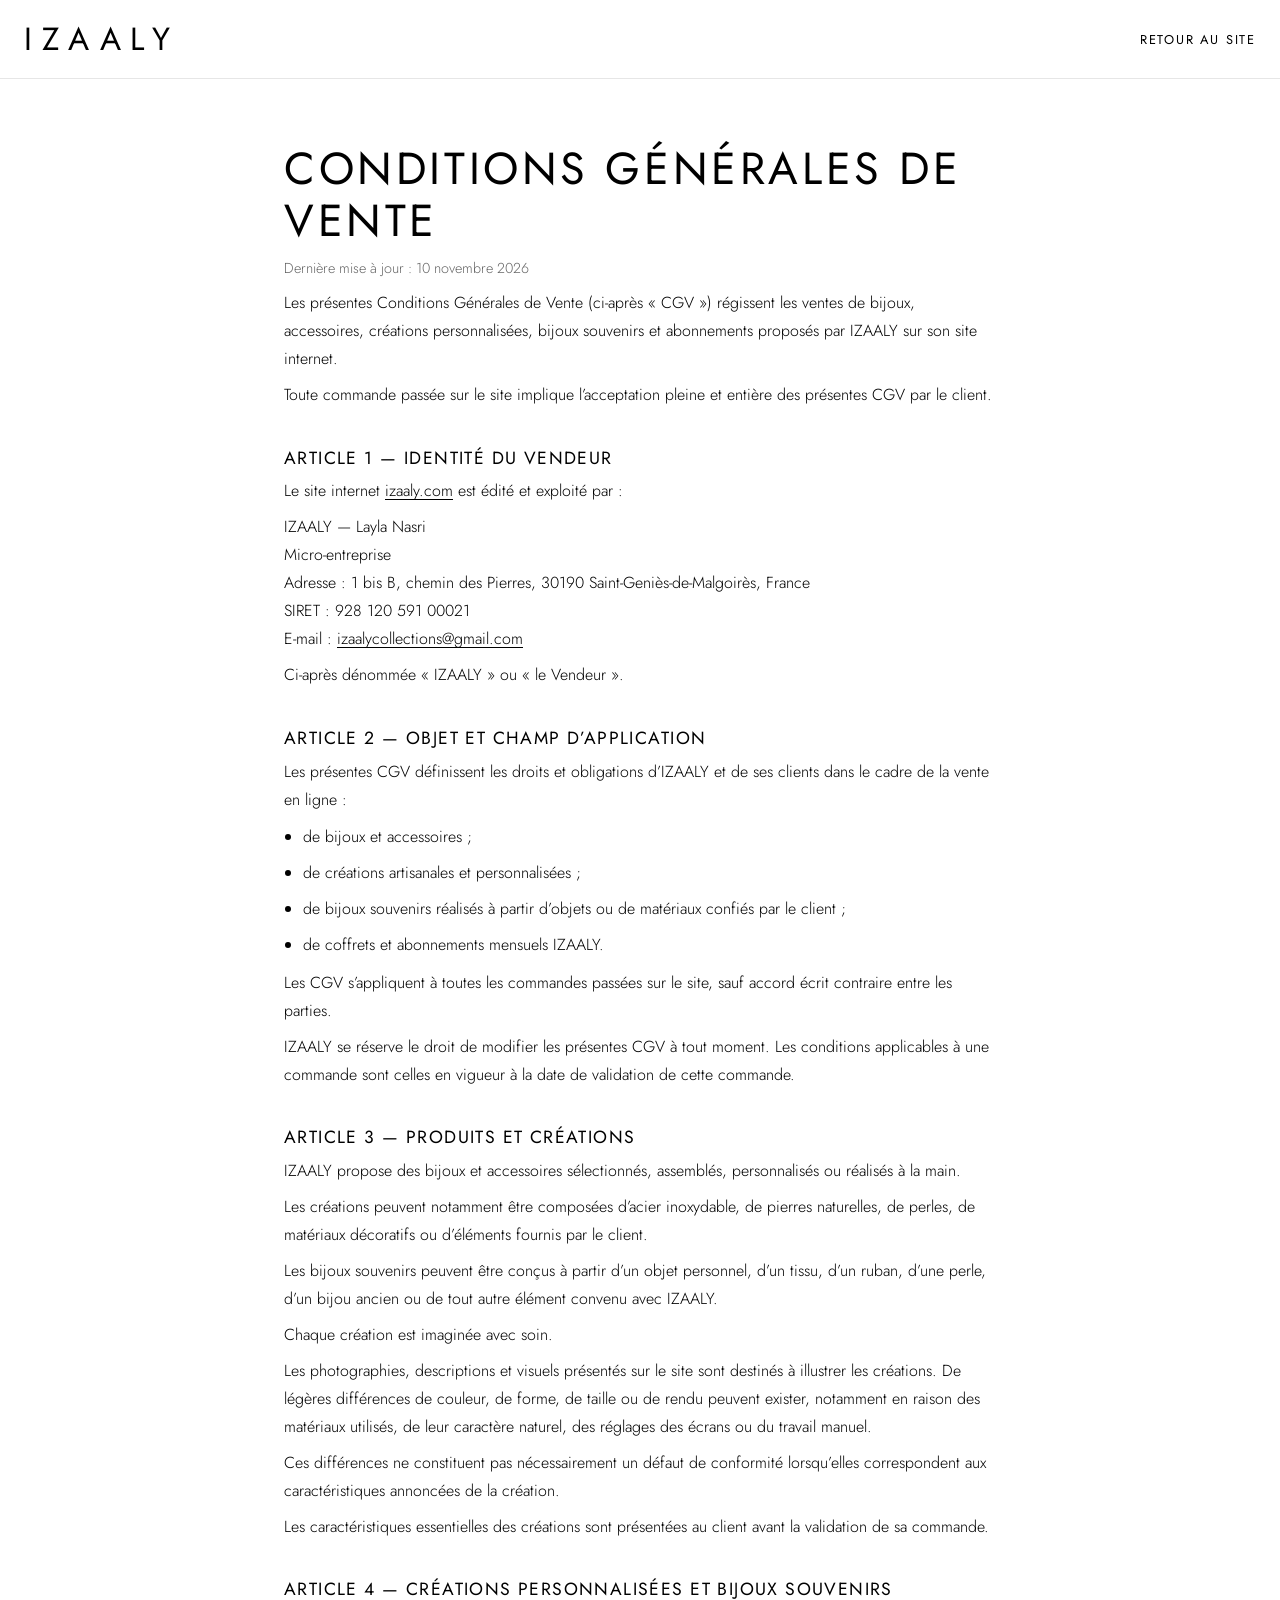
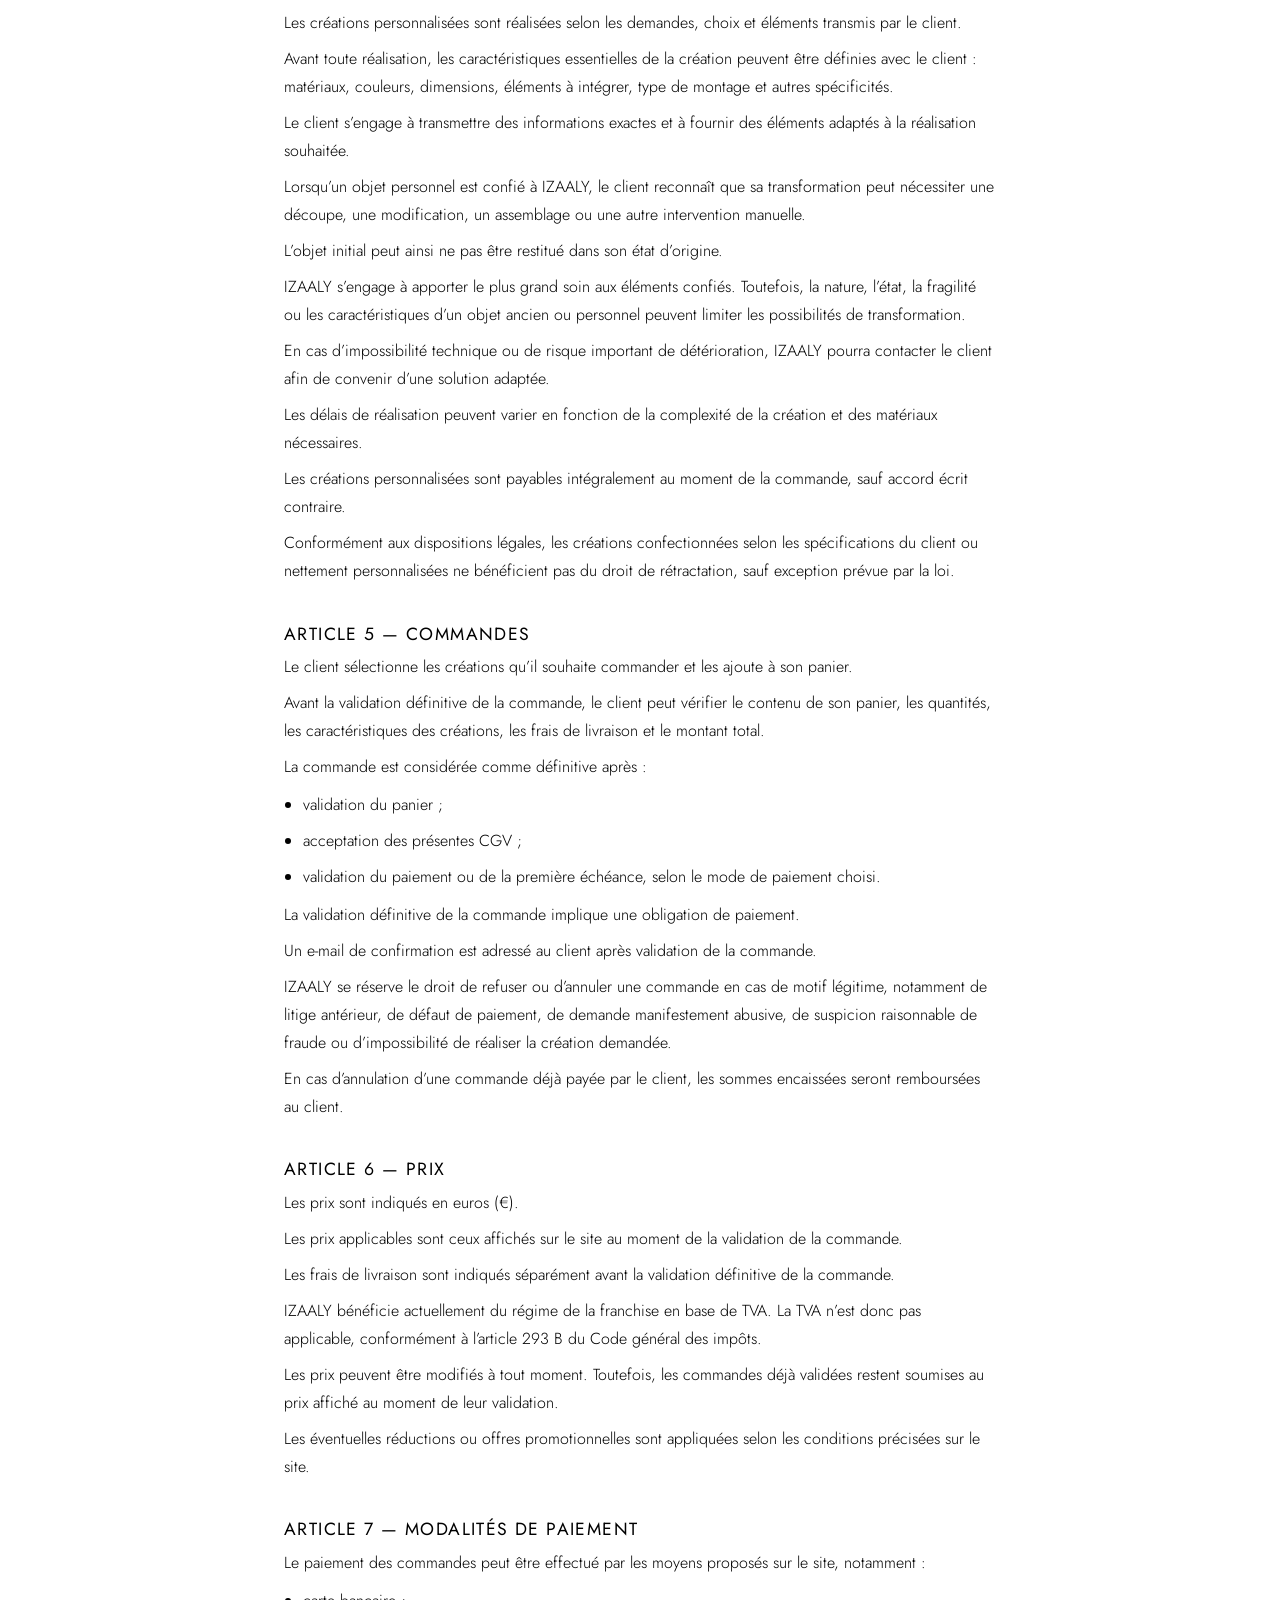
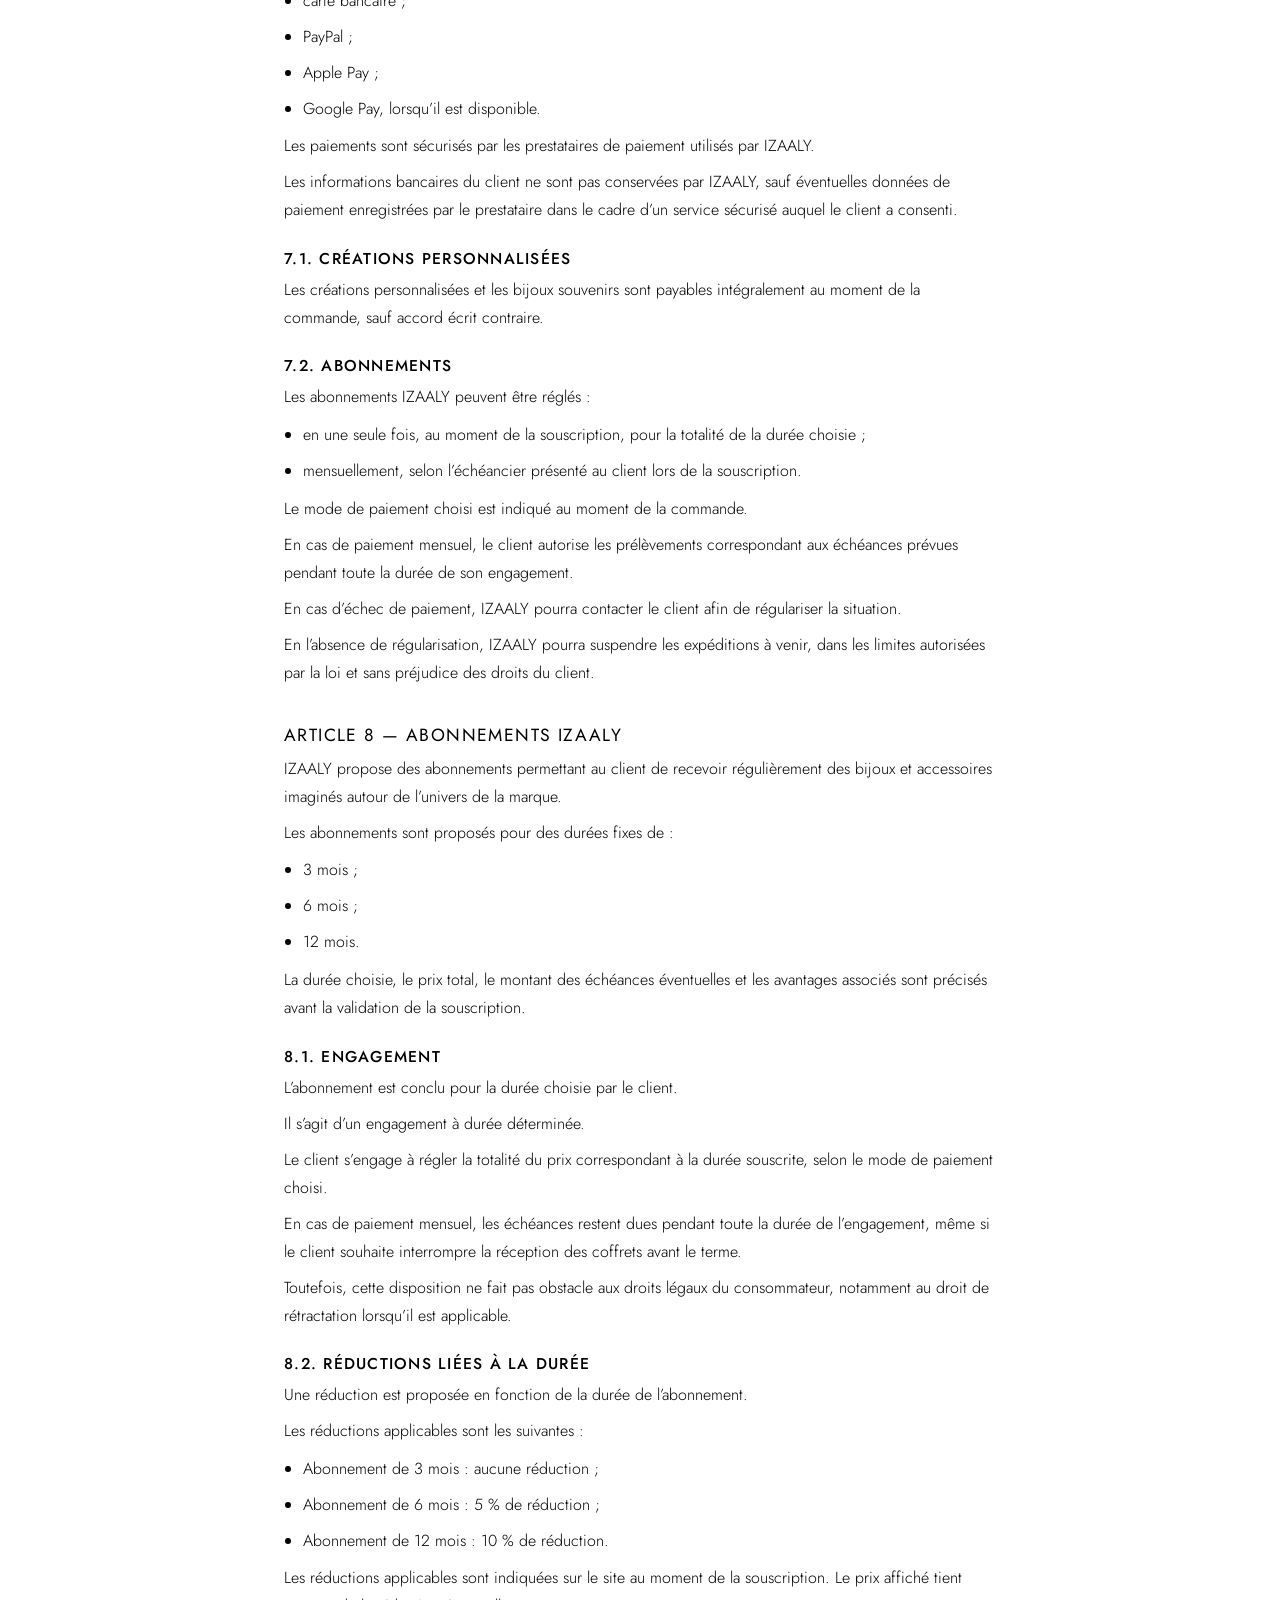
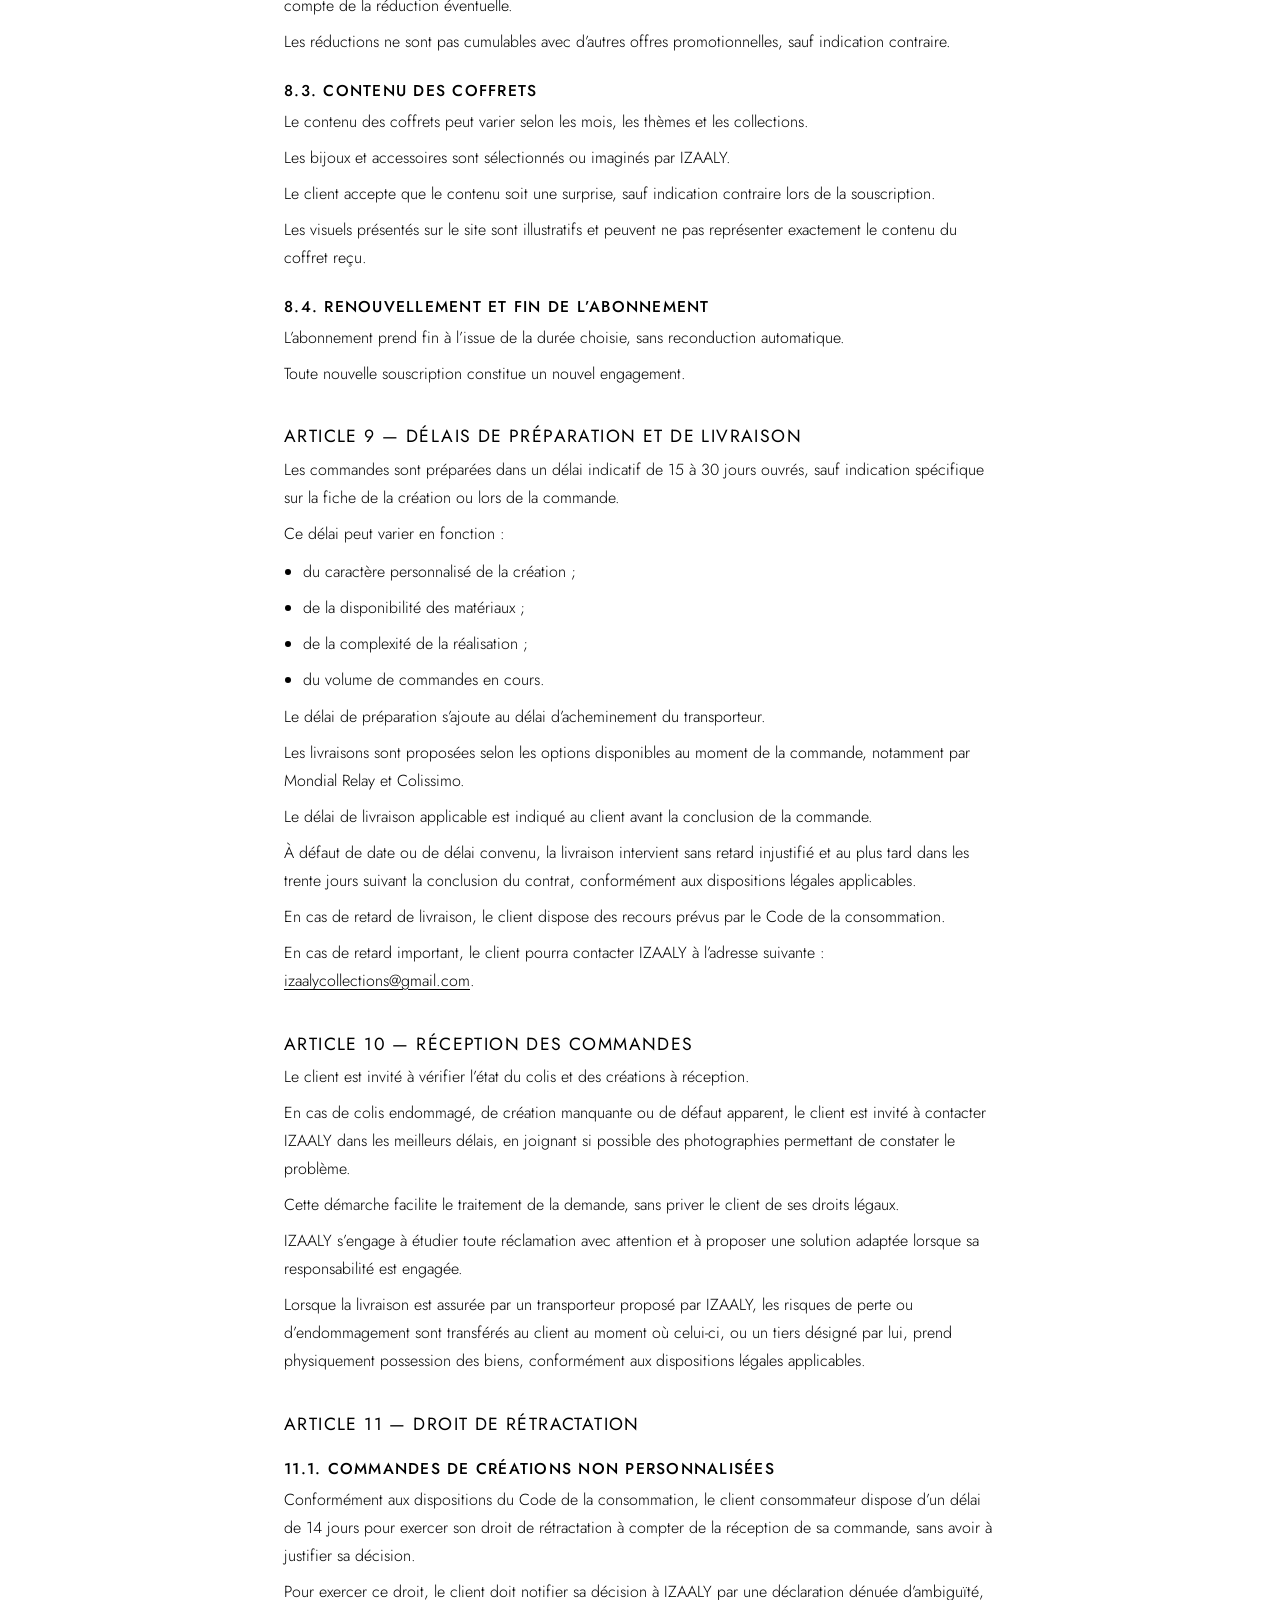
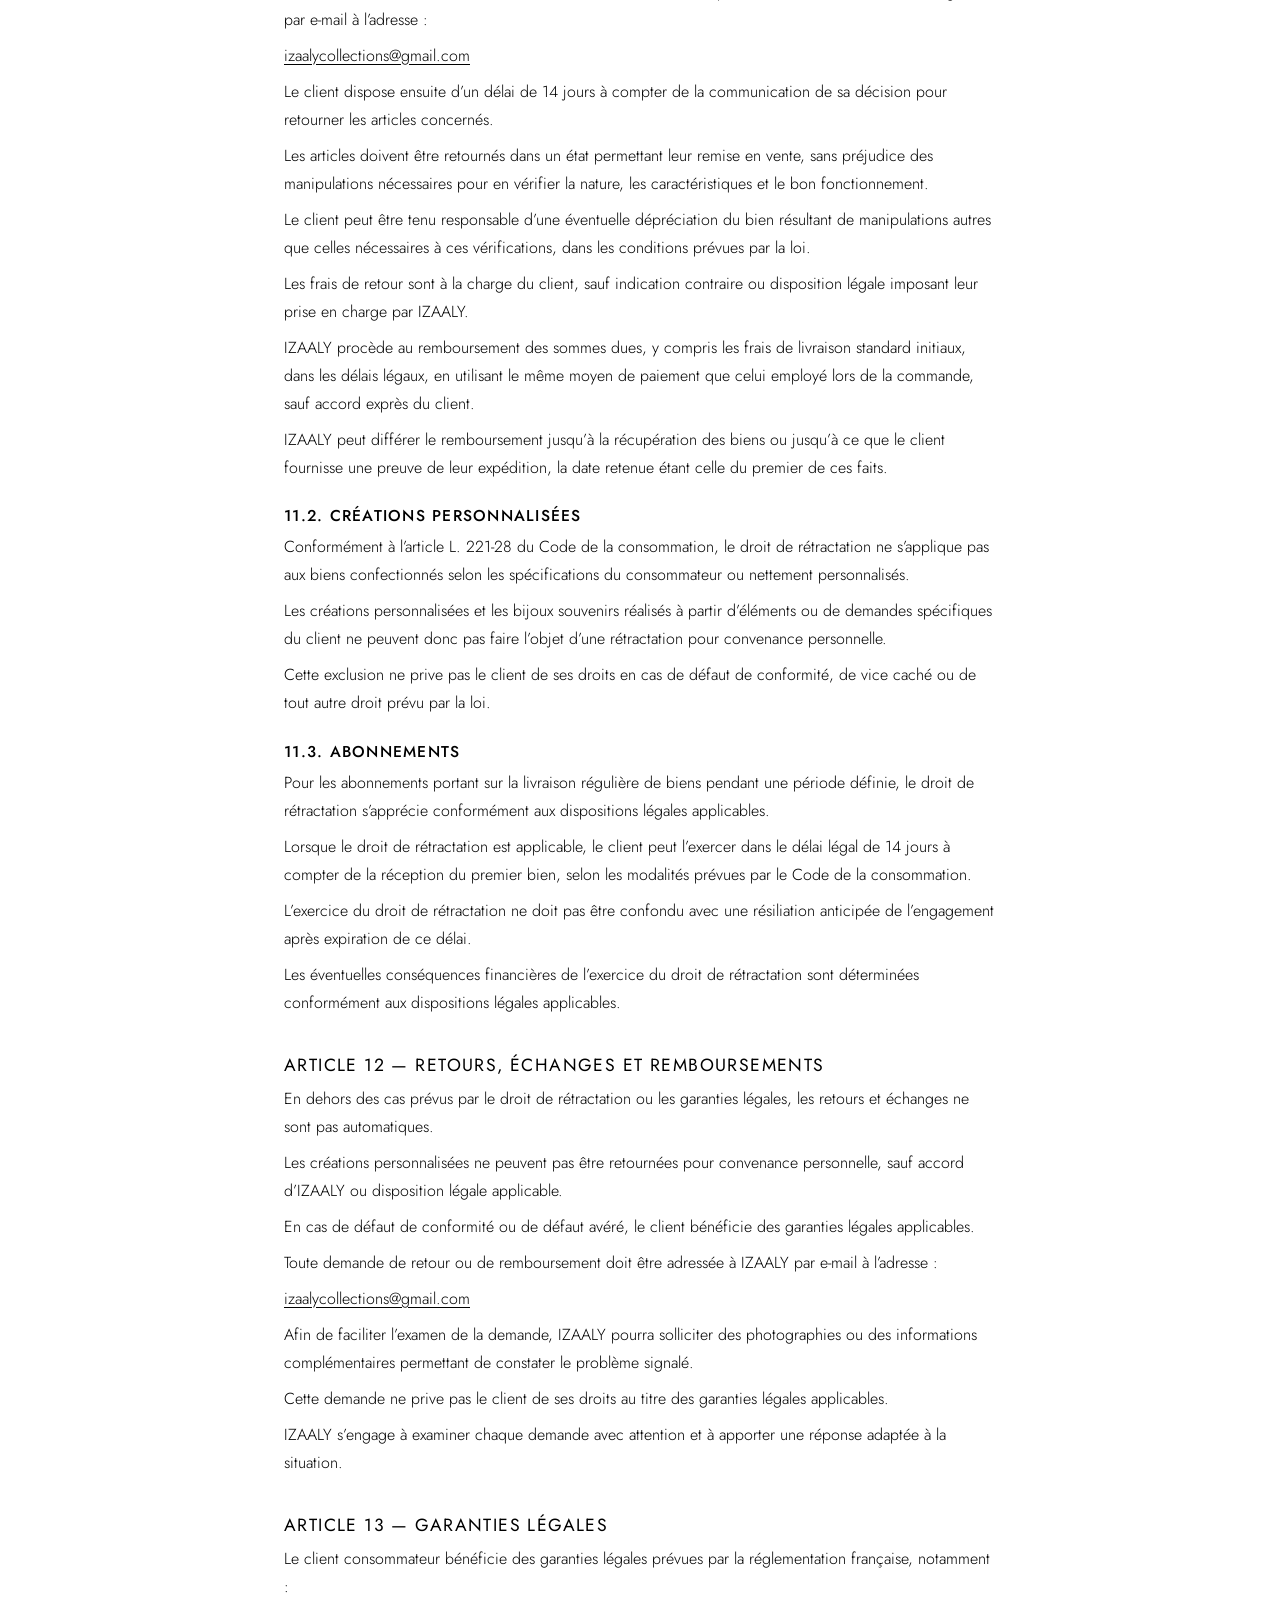
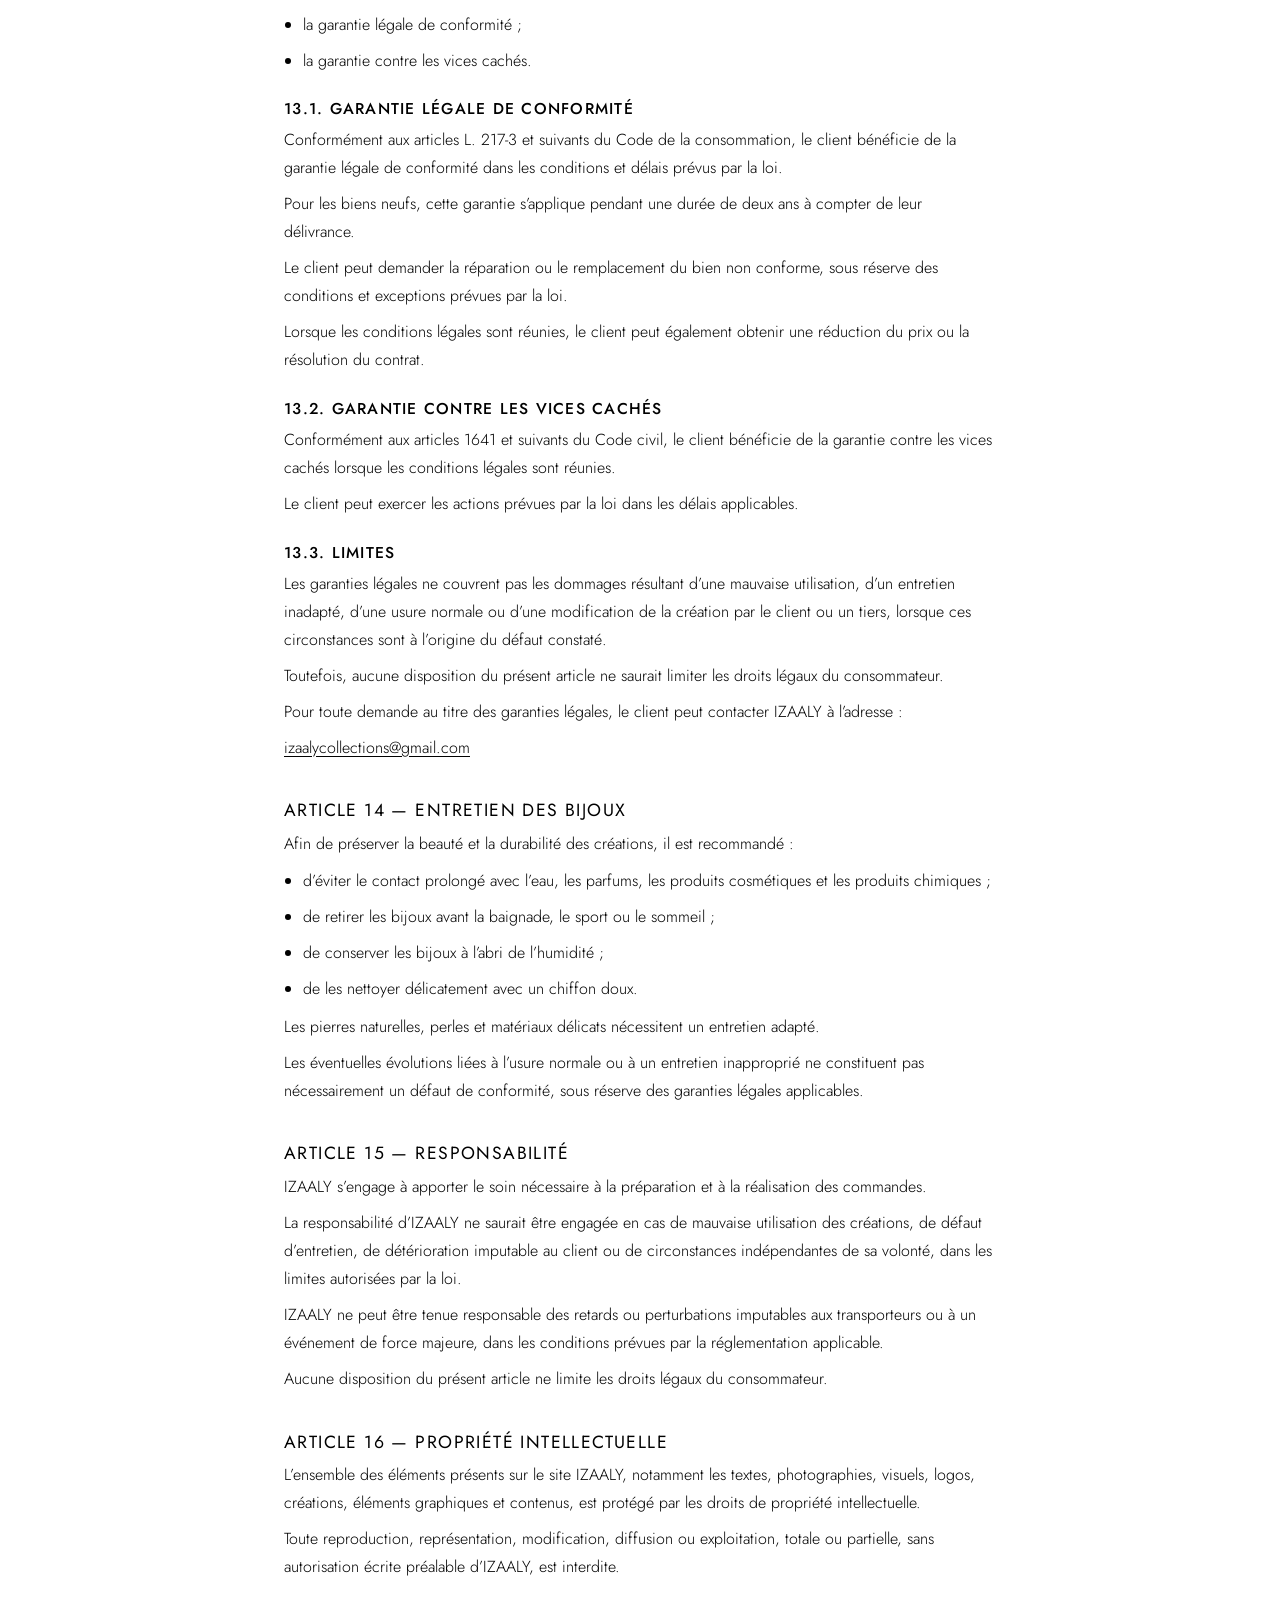
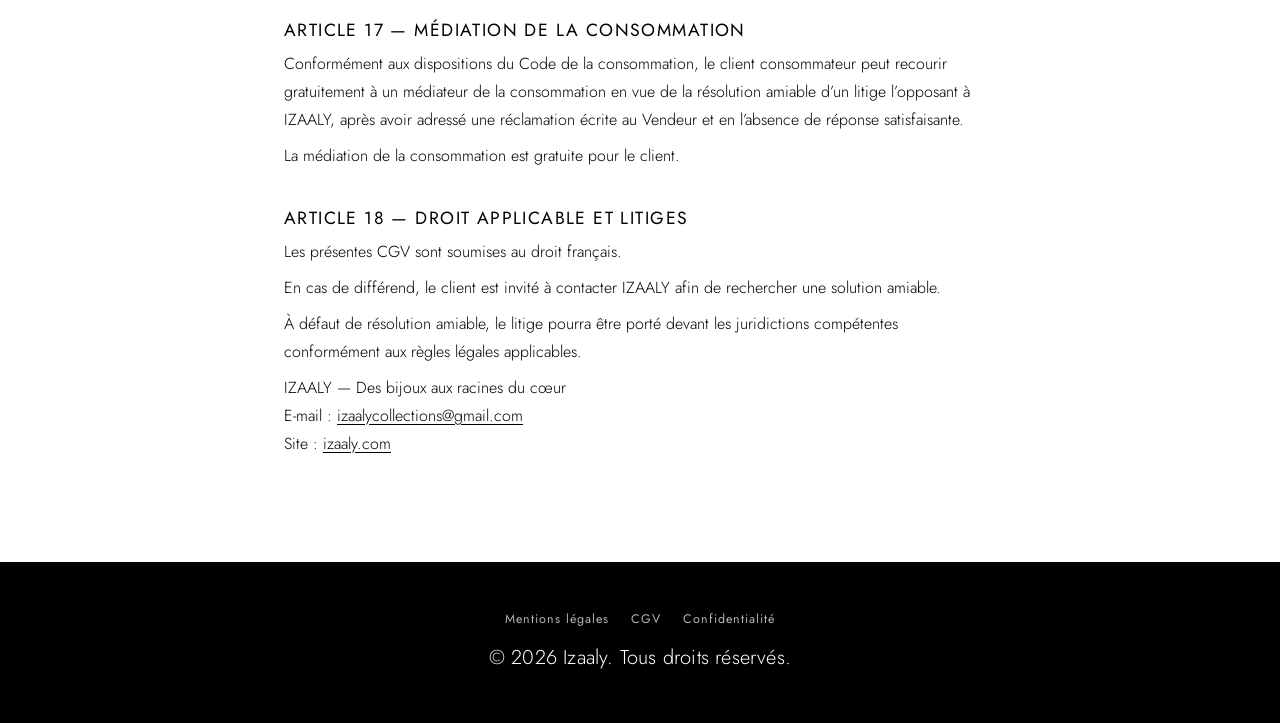
==== commit 6cb6c39d: "Update CGV with corrected company name references" ====
--- a/cgv.html
+++ b/cgv.html
@@ -24,11 +24,11 @@
 
     <main class="legal">
         <h1>Conditions générales de vente</h1>
-        <p class="maj">Dernière mise à jour : 8 novembre 2026</p>
+        <p class="maj">Dernière mise à jour : 10 novembre 2026</p>
         <p>Les présentes Conditions Générales de Vente (ci-après « CGV ») régissent les ventes de bijoux, accessoires, créations personnalisées, bijoux souvenirs et abonnements proposés par IZAALY sur son site internet.</p>
         <p>Toute commande passée sur le site implique l’acceptation pleine et entière des présentes CGV par le client.</p>
         <h2>ARTICLE 1 — IDENTITÉ DU VENDEUR</h2>
-        <p>Le site internet <a href="https://izaaly.com">www.izaaly.com</a> est édité et exploité par :</p>
+        <p>Le site internet <a href="https://izaaly.com">izaaly.com</a> est édité et exploité par :</p>
         <p>IZAALY — Layla Nasri<br>
             Micro-entreprise<br>
             Adresse : 1 bis B, chemin des Pierres, 30190 Saint-Geniès-de-Malgoirès, France<br>
@@ -76,7 +76,7 @@
         <p>La validation définitive de la commande implique une obligation de paiement.</p>
         <p>Un e-mail de confirmation est adressé au client après validation de la commande.</p>
         <p>IZAALY se réserve le droit de refuser ou d’annuler une commande en cas de motif légitime, notamment de litige antérieur, de défaut de paiement, de demande manifestement abusive, de suspicion raisonnable de fraude ou d’impossibilité de réaliser la création demandée.</p>
-        <p>En cas d’annulation d’une commande déjà payée par IZAALY, les sommes encaissées seront remboursées au client.</p>
+        <p>En cas d’annulation d’une commande déjà payée par le client, les sommes encaissées seront remboursées au client.</p>
         <h2>ARTICLE 6 — PRIX</h2>
         <p>Les prix sont indiqués en euros (€).</p>
         <p>Les prix applicables sont ceux affichés sur le site au moment de la validation de la commande.</p>
@@ -235,7 +235,7 @@
         <p>À défaut de résolution amiable, le litige pourra être porté devant les juridictions compétentes conformément aux règles légales applicables.</p>
         <p>IZAALY — Des bijoux aux racines du cœur<br>
             E-mail : <a href="mailto:izaalycollections@gmail.com">izaalycollections@gmail.com</a><br>
-            Site : <a href="https://izaaly.com">www.izaaly.com</a></p>
+            Site : <a href="https://izaaly.com">izaaly.com</a></p>
     </main>
 
     <footer class="footer">
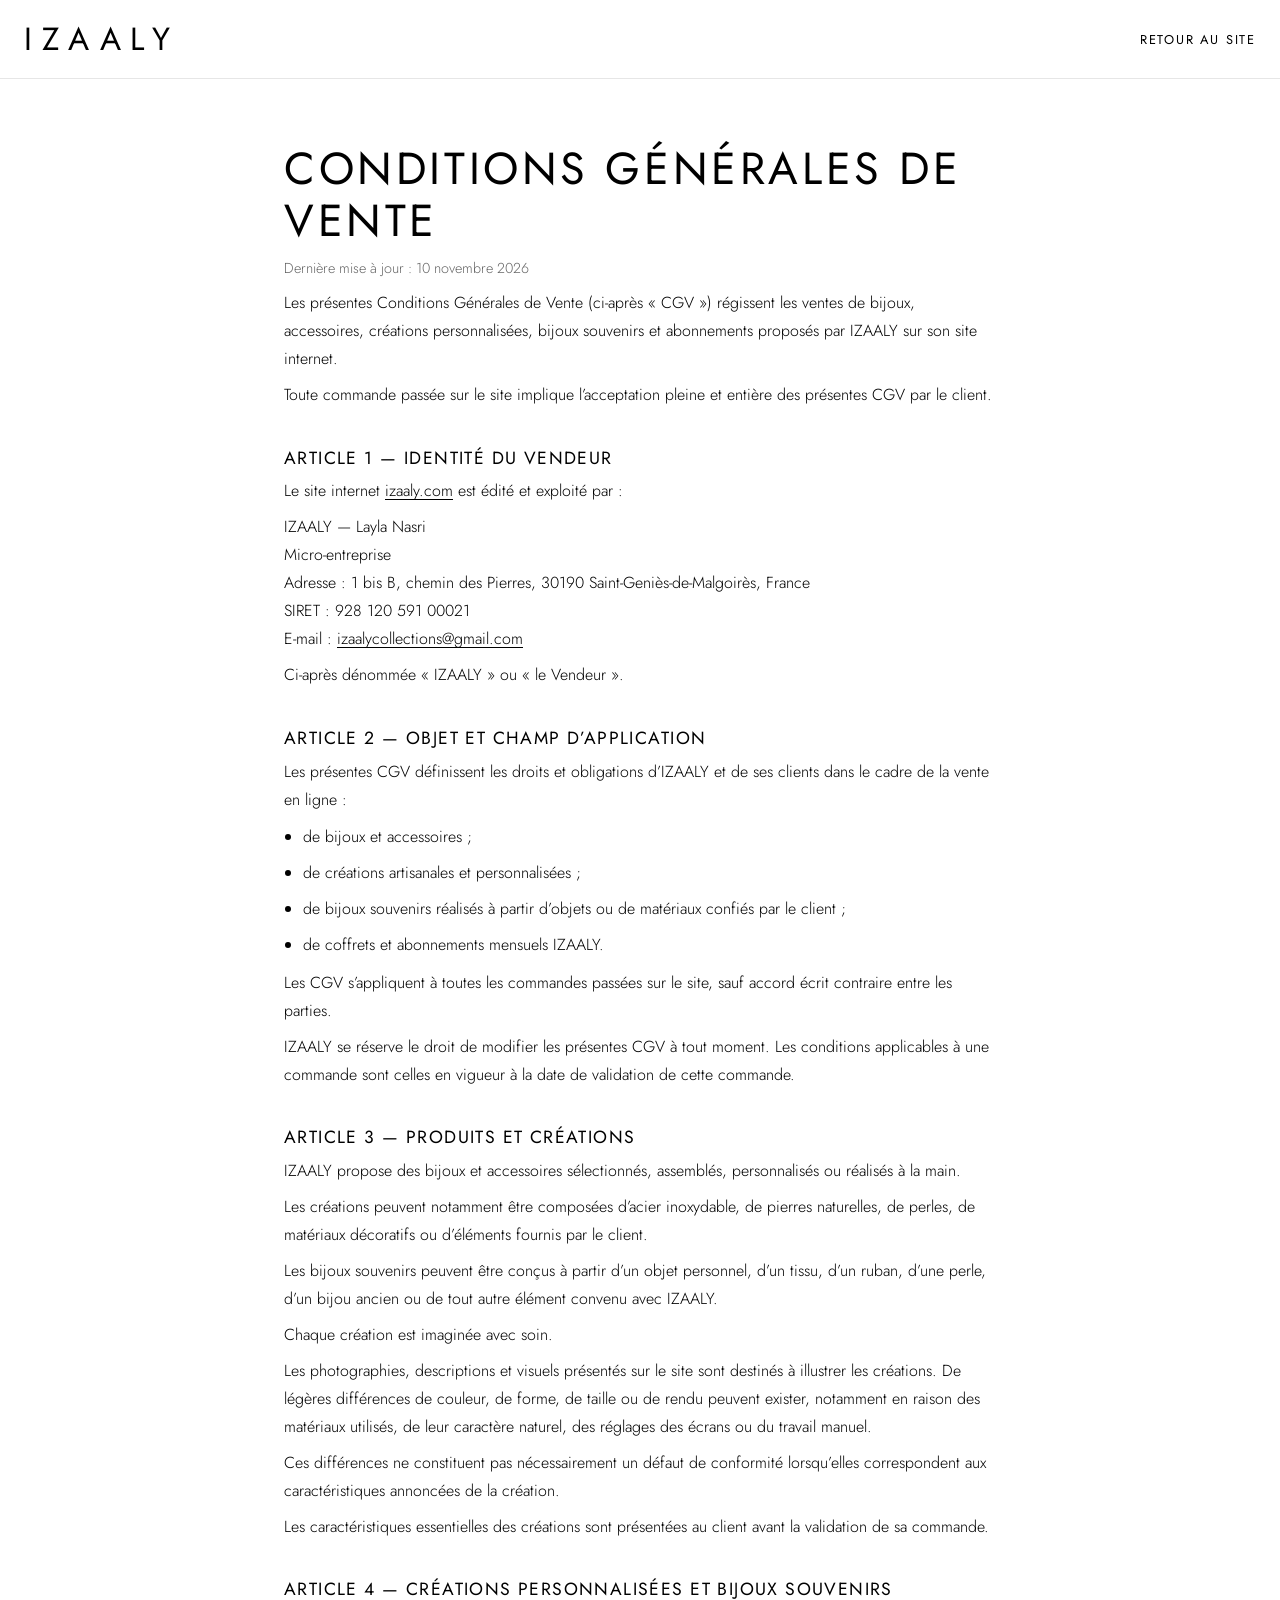
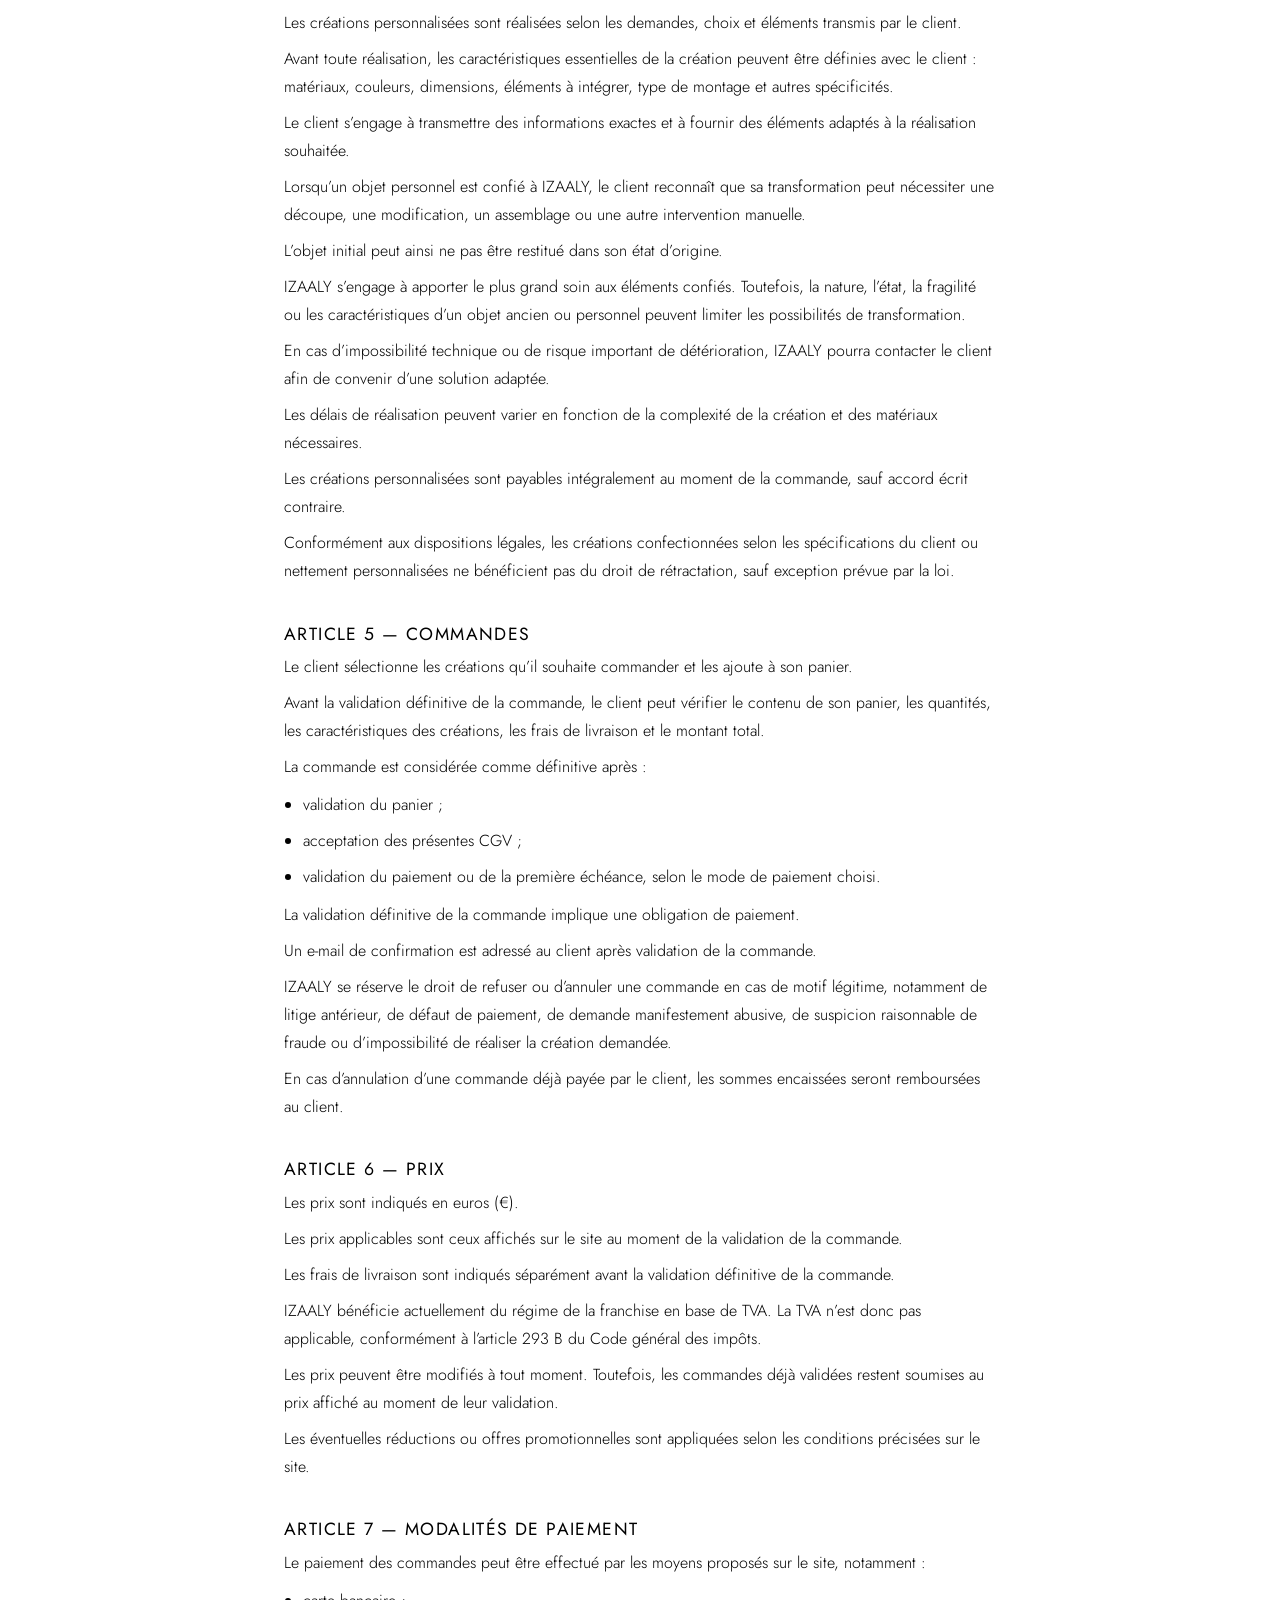
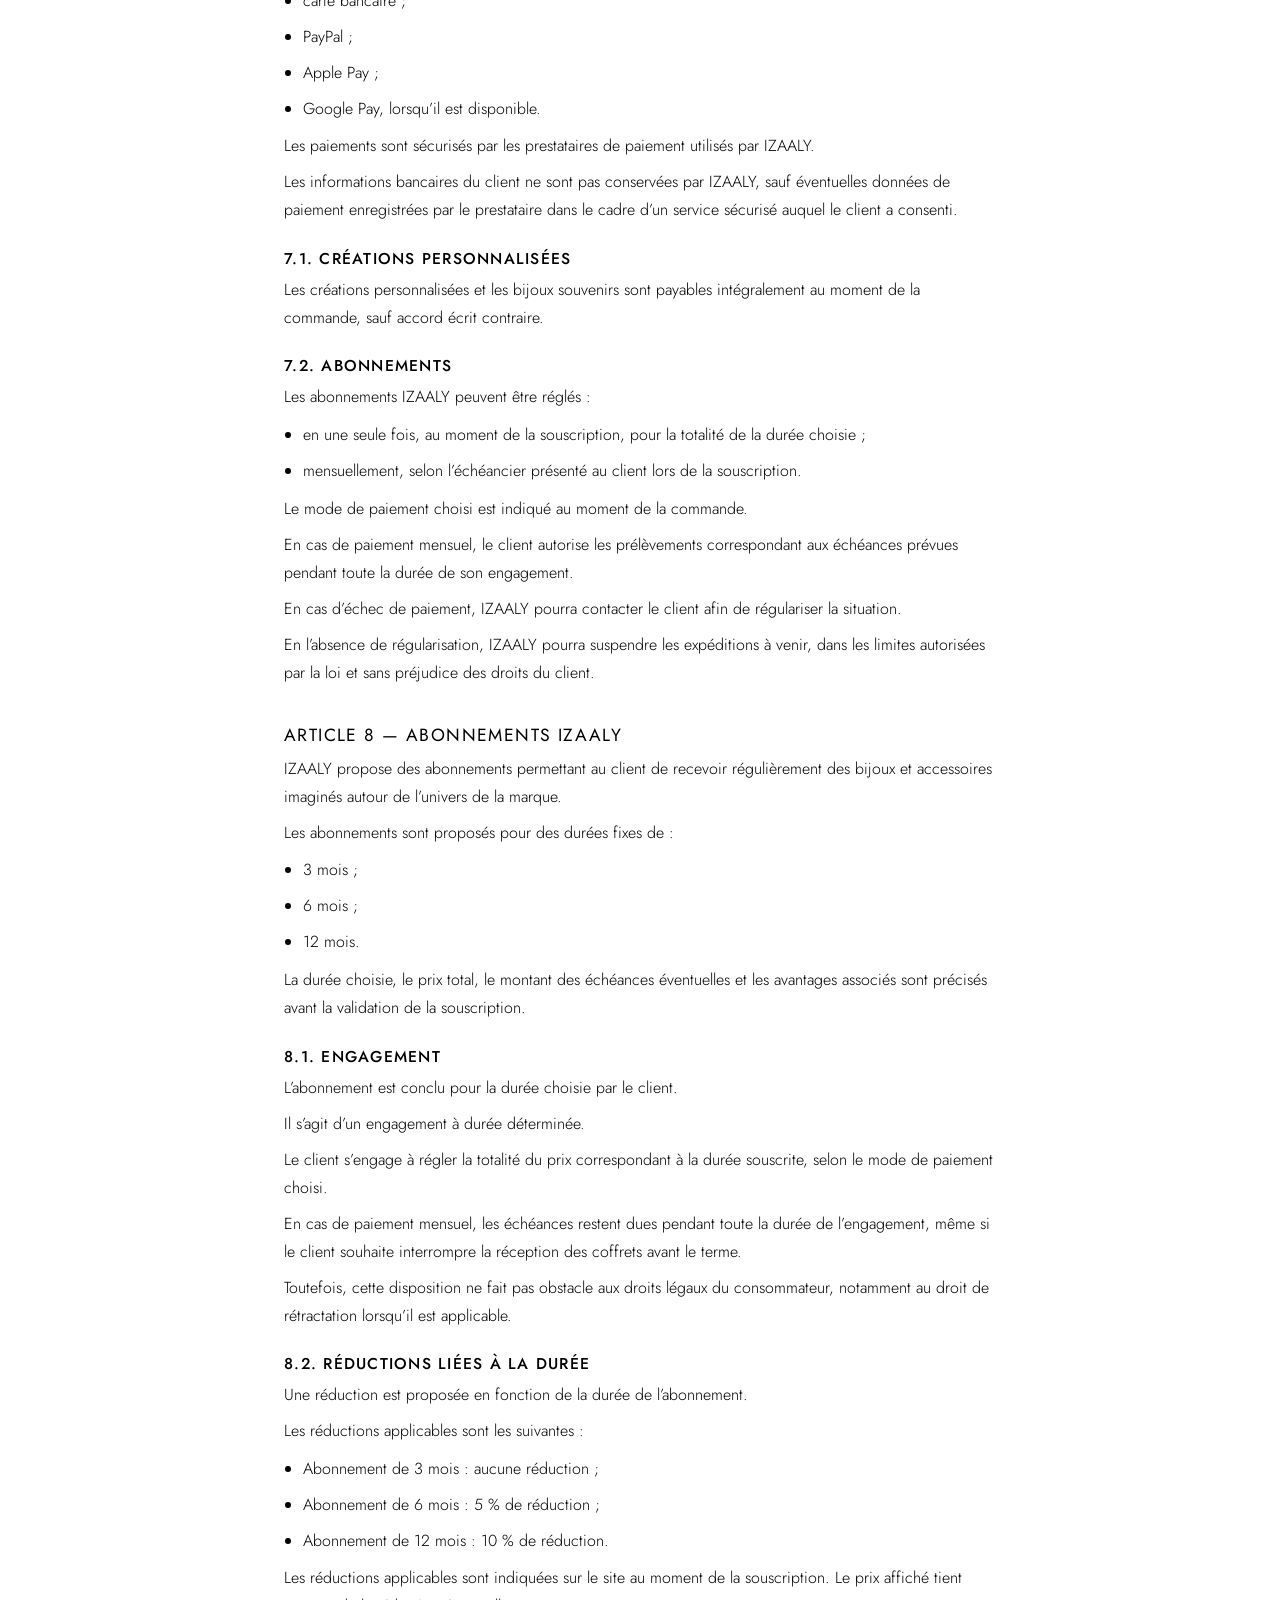
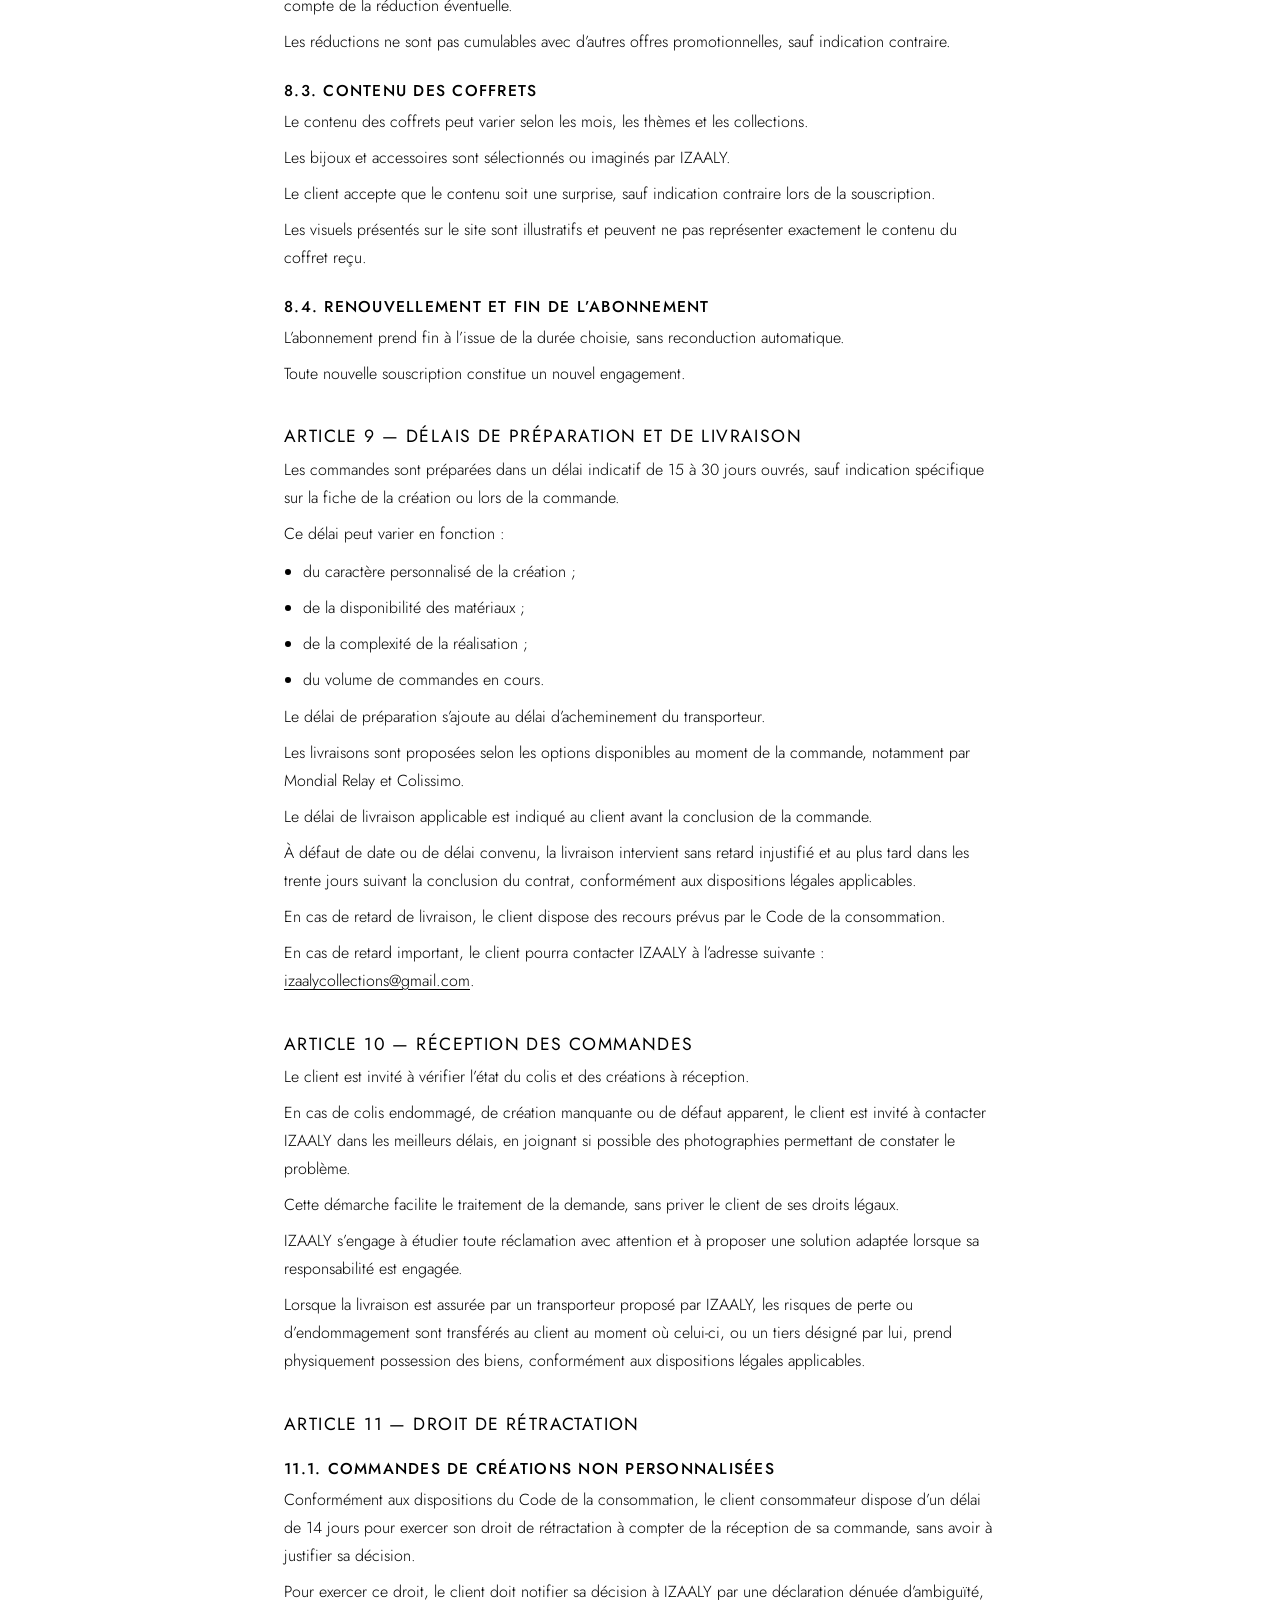
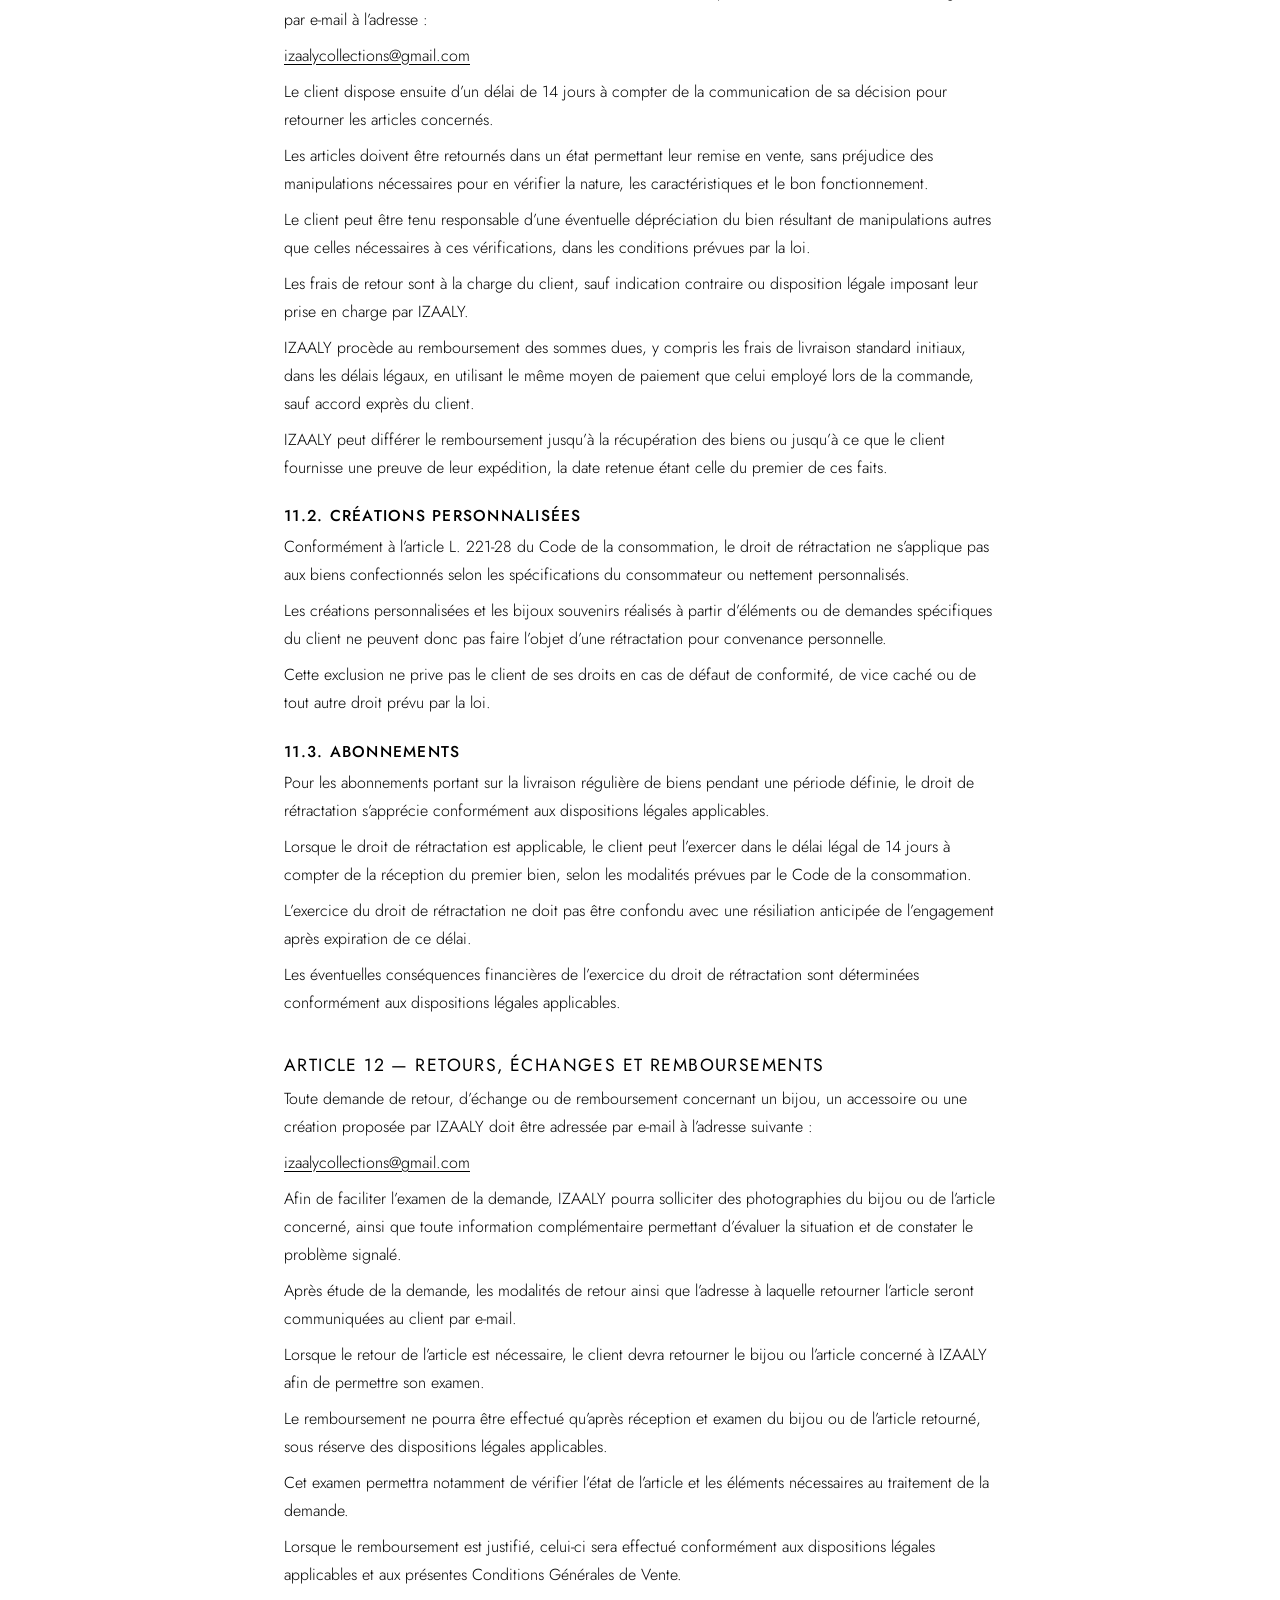
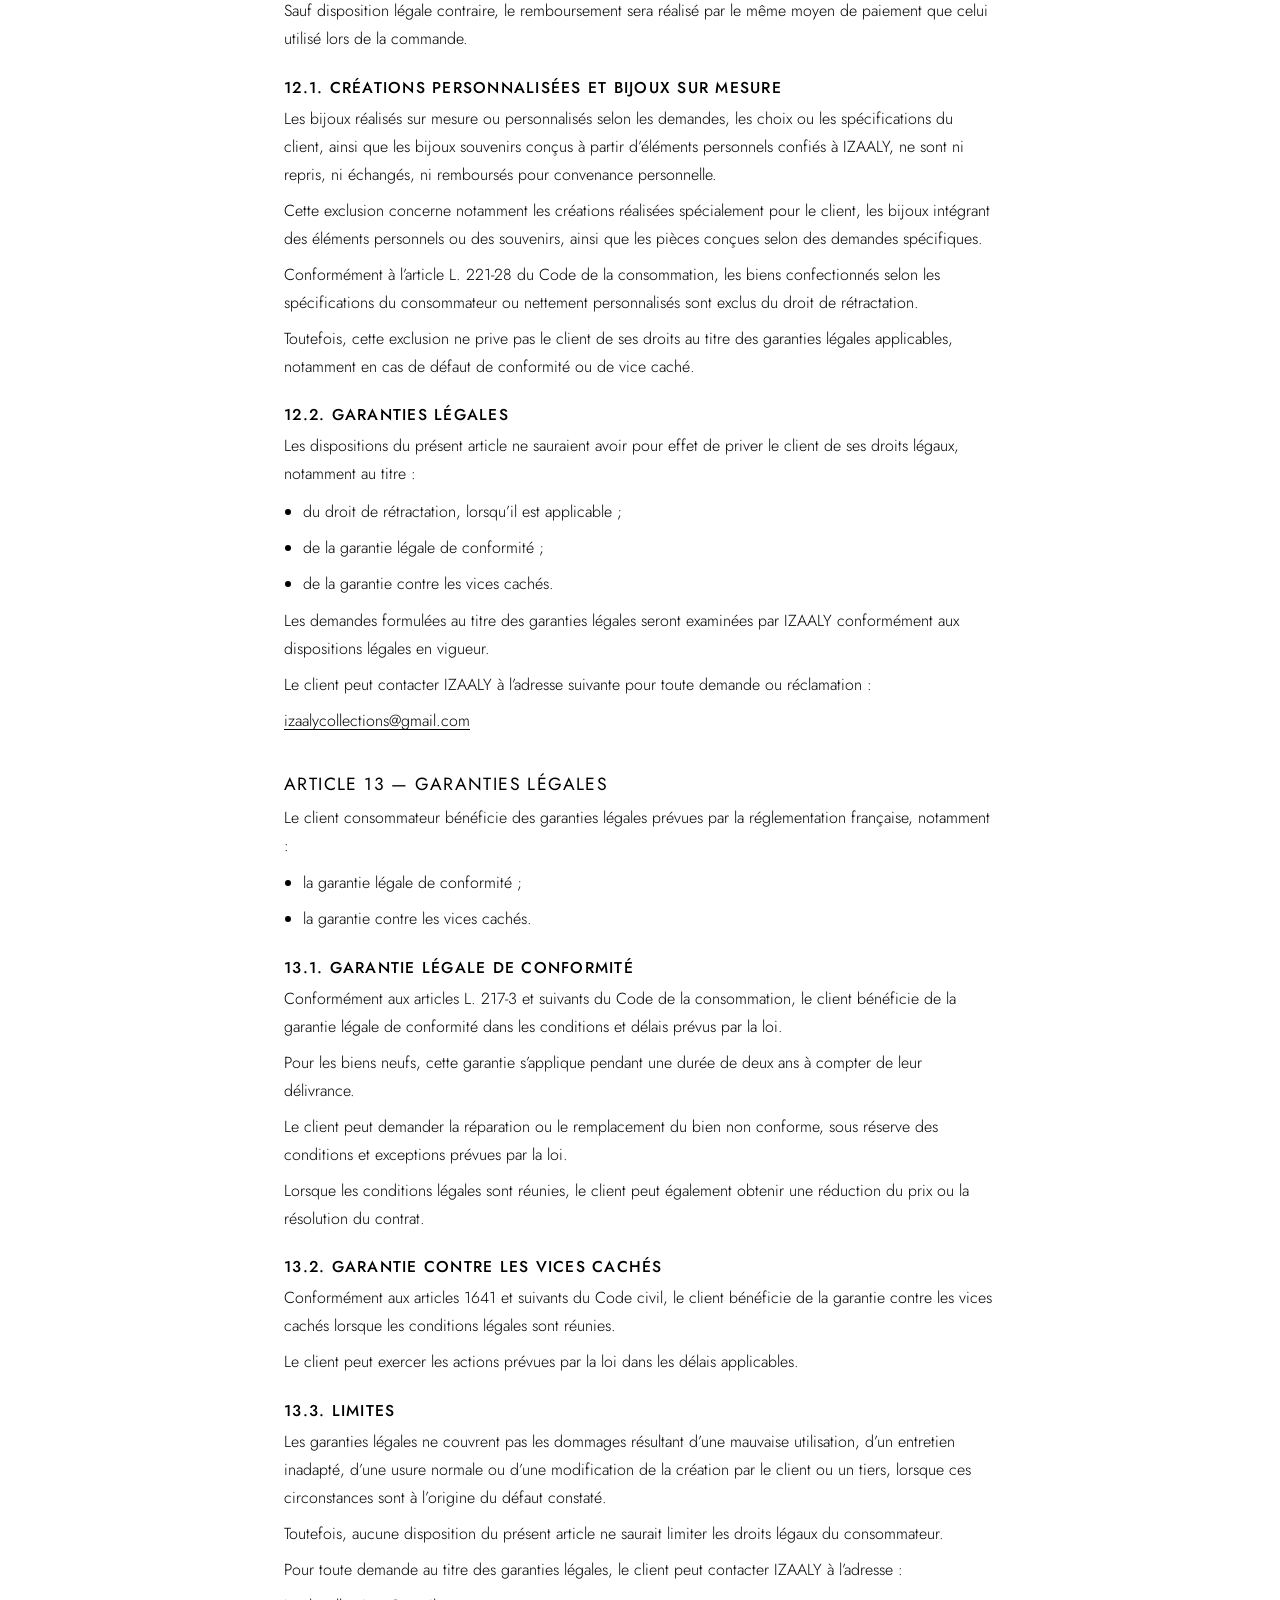
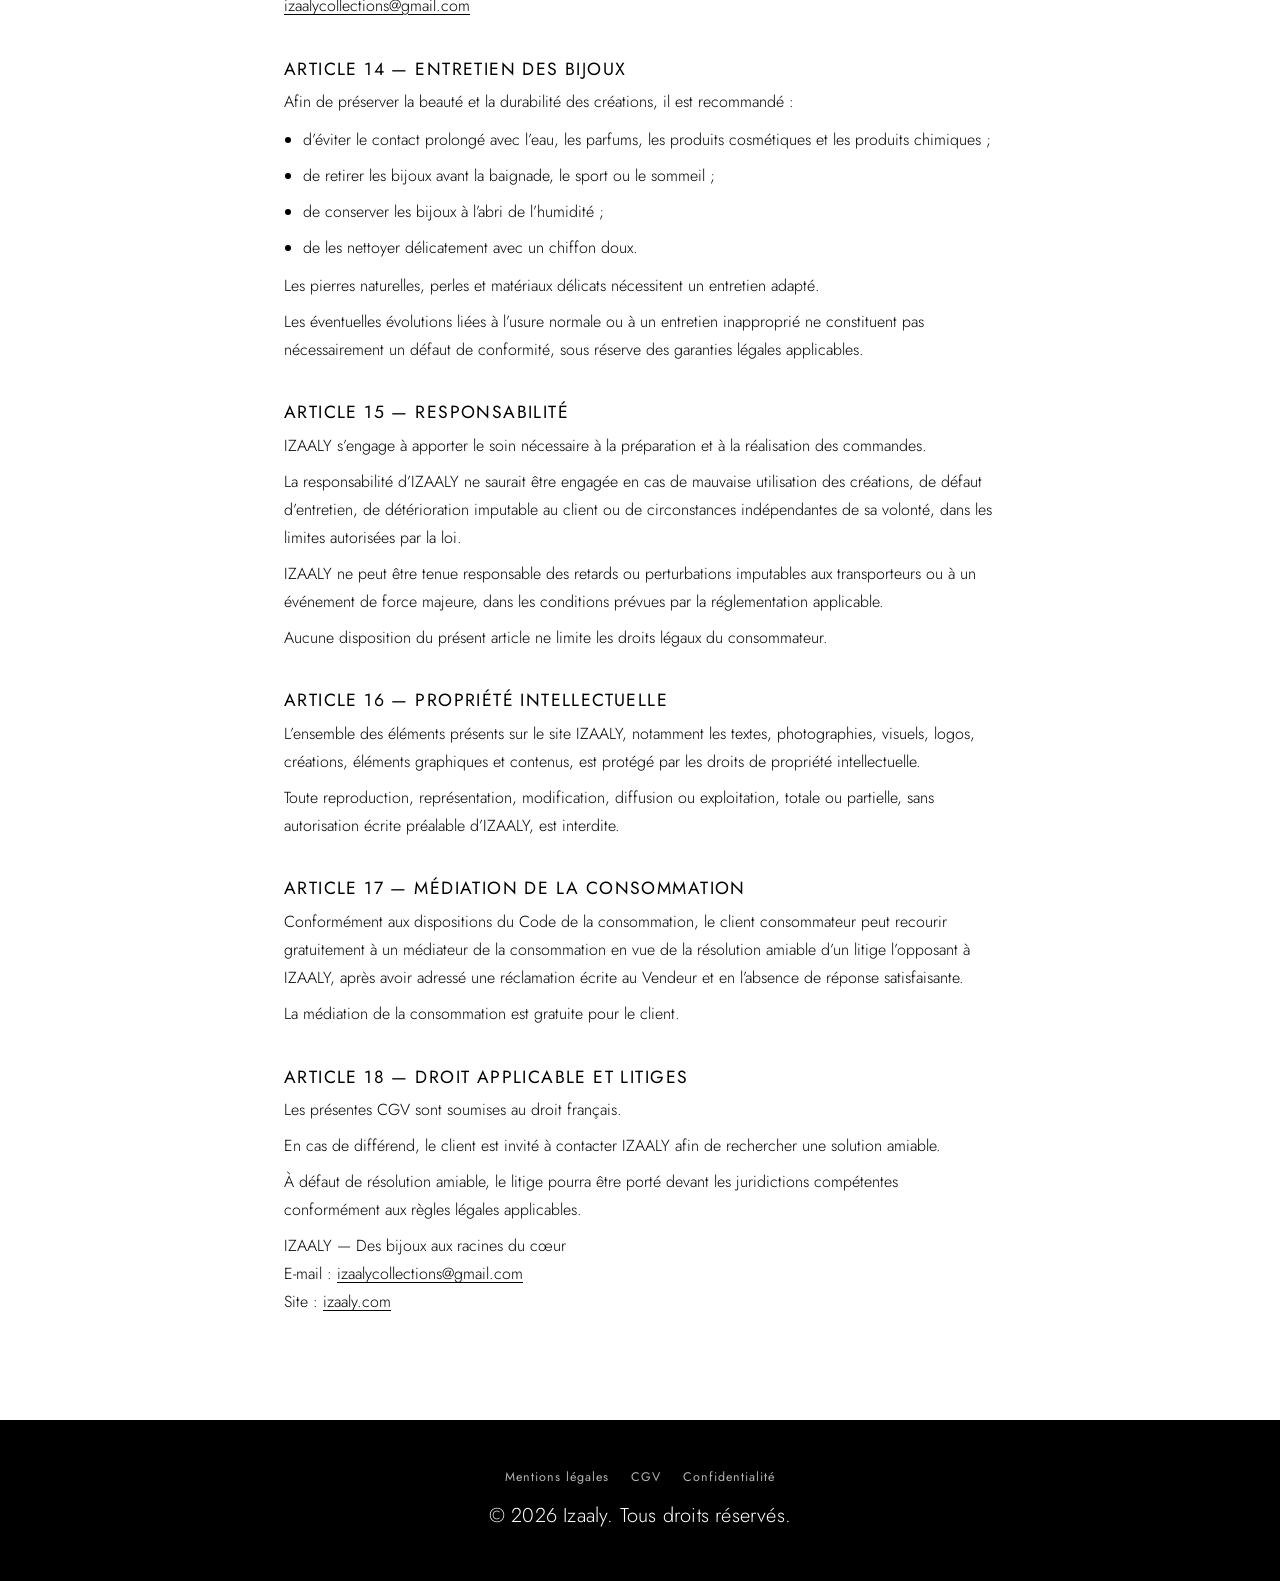
==== commit 2594a83a: "Update return and refund policy details in cgv.html" ====
--- a/cgv.html
+++ b/cgv.html
@@ -180,15 +180,87 @@
         <p>Lorsque le droit de rétractation est applicable, le client peut l’exercer dans le délai légal de 14 jours à compter de la réception du premier bien, selon les modalités prévues par le Code de la consommation.</p>
         <p>L’exercice du droit de rétractation ne doit pas être confondu avec une résiliation anticipée de l’engagement après expiration de ce délai.</p>
         <p>Les éventuelles conséquences financières de l’exercice du droit de rétractation sont déterminées conformément aux dispositions légales applicables.</p>
-        <h2>ARTICLE 12 — RETOURS, ÉCHANGES ET REMBOURSEMENTS</h2>
-        <p>En dehors des cas prévus par le droit de rétractation ou les garanties légales, les retours et échanges ne sont pas automatiques.</p>
-        <p>Les créations personnalisées ne peuvent pas être retournées pour convenance personnelle, sauf accord d’IZAALY ou disposition légale applicable.</p>
-        <p>En cas de défaut de conformité ou de défaut avéré, le client bénéficie des garanties légales applicables.</p>
-        <p>Toute demande de retour ou de remboursement doit être adressée à IZAALY par e-mail à l’adresse :</p>
-        <p><a href="mailto:izaalycollections@gmail.com">izaalycollections@gmail.com</a></p>
-        <p>Afin de faciliter l’examen de la demande, IZAALY pourra solliciter des photographies ou des informations complémentaires permettant de constater le problème signalé.</p>
-        <p>Cette demande ne prive pas le client de ses droits au titre des garanties légales applicables.</p>
-        <p>IZAALY s’engage à examiner chaque demande avec attention et à apporter une réponse adaptée à la situation.</p>
+        
+<h2>ARTICLE 12 — RETOURS, ÉCHANGES ET REMBOURSEMENTS</h2>
+
+<p>
+  Toute demande de retour, d’échange ou de remboursement concernant un bijou, un accessoire ou une création proposée par IZAALY doit être adressée par e-mail à l’adresse suivante :
+</p>
+
+<p>
+  <a href="mailto:izaalycollections@gmail.com">izaalycollections@gmail.com</a>
+</p>
+
+<p>
+  Afin de faciliter l’examen de la demande, IZAALY pourra solliciter des photographies du bijou ou de l’article concerné, ainsi que toute information complémentaire permettant d’évaluer la situation et de constater le problème signalé.
+</p>
+
+<p>
+  Après étude de la demande, les modalités de retour ainsi que l’adresse à laquelle retourner l’article seront communiquées au client par e-mail.
+</p>
+
+<p>
+  Lorsque le retour de l’article est nécessaire, le client devra retourner le bijou ou l’article concerné à IZAALY afin de permettre son examen.
+</p>
+
+<p>
+  Le remboursement ne pourra être effectué qu’après réception et examen du bijou ou de l’article retourné, sous réserve des dispositions légales applicables.
+</p>
+
+<p>
+  Cet examen permettra notamment de vérifier l’état de l’article et les éléments nécessaires au traitement de la demande.
+</p>
+
+<p>
+  Lorsque le remboursement est justifié, celui-ci sera effectué conformément aux dispositions légales applicables et aux présentes Conditions Générales de Vente.
+</p>
+
+<p>
+  Sauf disposition légale contraire, le remboursement sera réalisé par le même moyen de paiement que celui utilisé lors de la commande.
+</p>
+
+<h3>12.1. Créations personnalisées et bijoux sur mesure</h3>
+
+<p>
+  Les bijoux réalisés sur mesure ou personnalisés selon les demandes, les choix ou les spécifications du client, ainsi que les bijoux souvenirs conçus à partir d’éléments personnels confiés à IZAALY, ne sont ni repris, ni échangés, ni remboursés pour convenance personnelle.
+</p>
+
+<p>
+  Cette exclusion concerne notamment les créations réalisées spécialement pour le client, les bijoux intégrant des éléments personnels ou des souvenirs, ainsi que les pièces conçues selon des demandes spécifiques.
+</p>
+
+<p>
+  Conformément à l’article L. 221-28 du Code de la consommation, les biens confectionnés selon les spécifications du consommateur ou nettement personnalisés sont exclus du droit de rétractation.
+</p>
+
+<p>
+  Toutefois, cette exclusion ne prive pas le client de ses droits au titre des garanties légales applicables, notamment en cas de défaut de conformité ou de vice caché.
+</p>
+
+<h3>12.2. Garanties légales</h3>
+
+<p>
+  Les dispositions du présent article ne sauraient avoir pour effet de priver le client de ses droits légaux, notamment au titre :
+</p>
+
+<ul>
+  <li>du droit de rétractation, lorsqu’il est applicable ;</li>
+  <li>de la garantie légale de conformité ;</li>
+  <li>de la garantie contre les vices cachés.</li>
+</ul>
+
+<p>
+  Les demandes formulées au titre des garanties légales seront examinées par IZAALY conformément aux dispositions légales en vigueur.
+</p>
+
+<p>
+  Le client peut contacter IZAALY à l’adresse suivante pour toute demande ou réclamation :
+</p>
+
+<p>
+  <a href="mailto:izaalycollections@gmail.com">izaalycollections@gmail.com</a>
+</p>
+
         <h2>ARTICLE 13 — GARANTIES LÉGALES</h2>
         <p>Le client consommateur bénéficie des garanties légales prévues par la réglementation française, notamment :</p>
         <ul>
